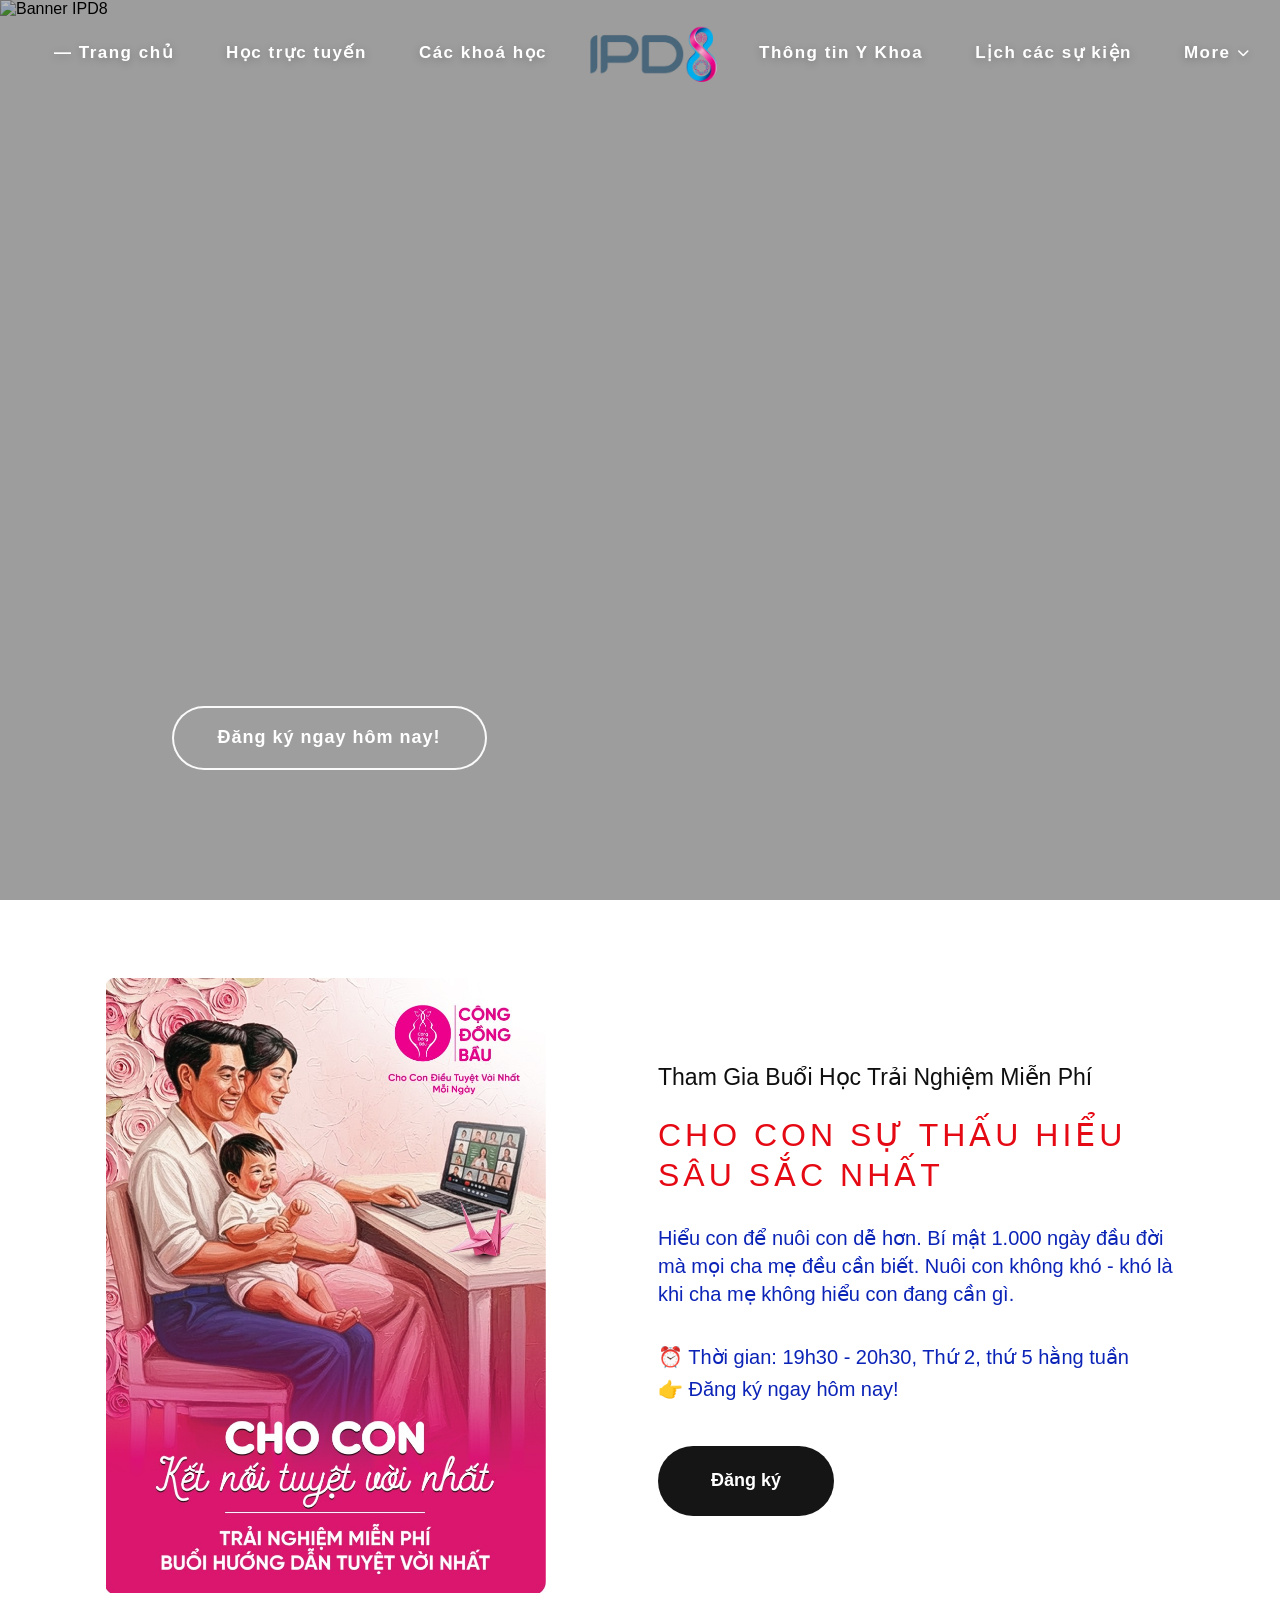
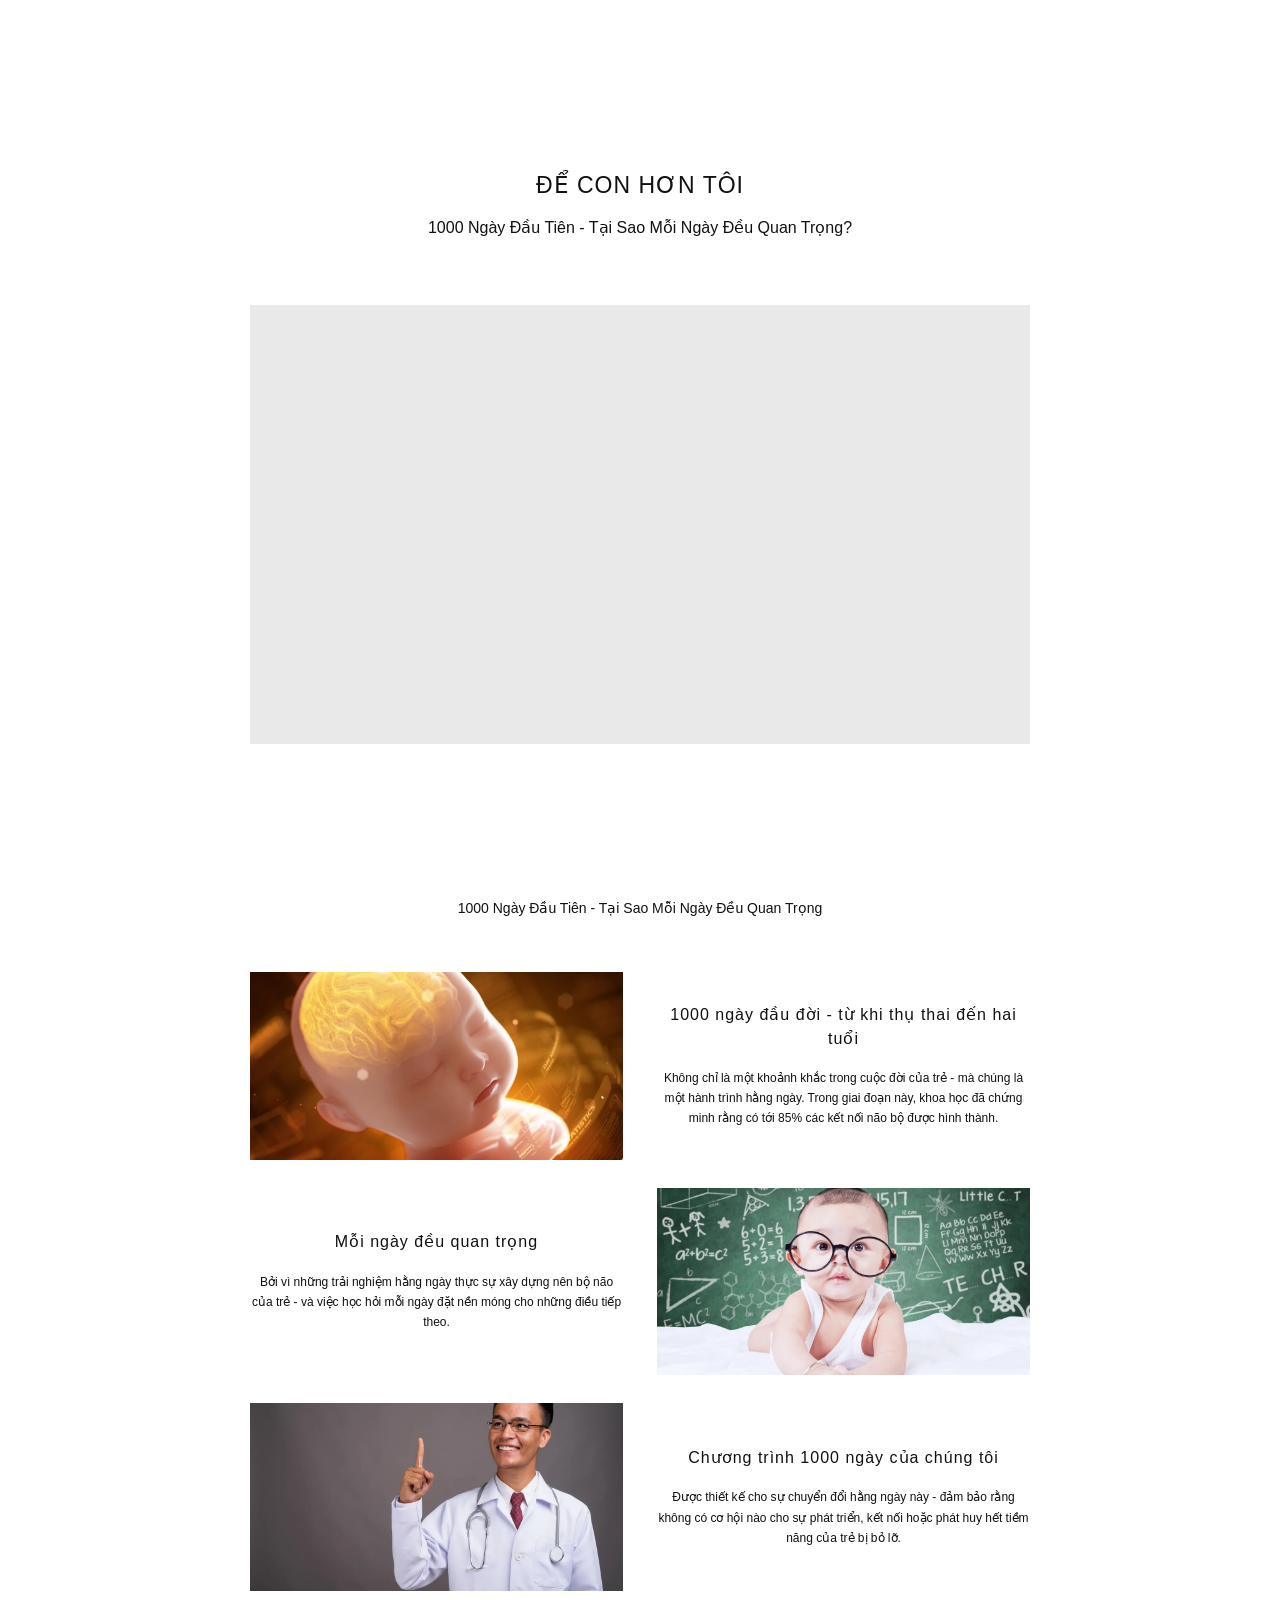
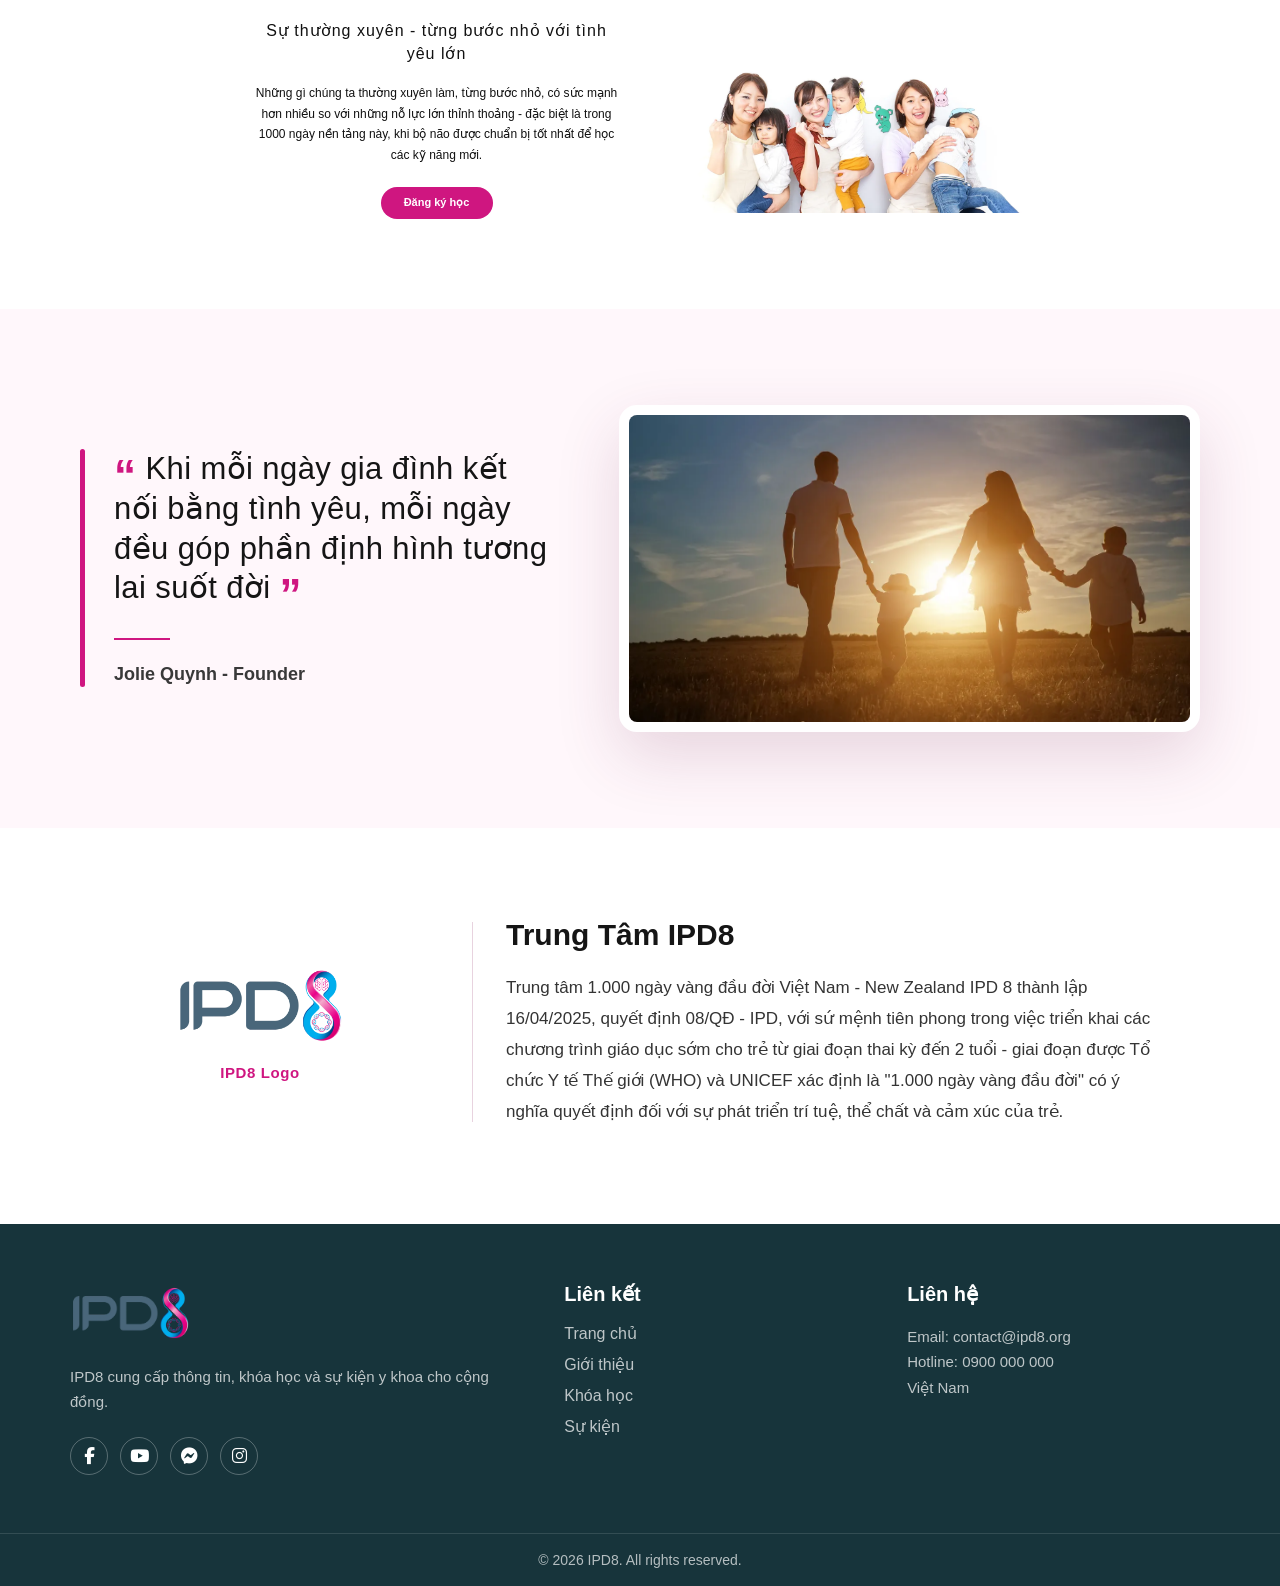
==== index.html @ d9cb7dfa "commit lần đầu" ====
<!DOCTYPE html>
<html lang="vi">
<head>
    <meta charset="UTF-8">
    <meta name="viewport" content="width=device-width, initial-scale=1.0">
    <title>IPD8 - Trang chủ</title>

    <link rel="stylesheet" href="./css/header.css">
    <link rel="stylesheet" href="./css/index.css">
    <link rel="stylesheet" href="./css/footer.css">

    <link rel="stylesheet"
          href="https://cdnjs.cloudflare.com/ajax/libs/font-awesome/6.5.1/css/all.min.css">
</head>

<body>
    <div id="header"></div>

    <main class="home-page">
        <section class="hero-section">
            <div class="hero-banner">
                <img src="./images/banner.png" alt="Banner IPD8">
            </div>

            <div class="hero-overlay"></div>

            <div class="hero-content">
                <a href="https://zalo.me/s/1574123570655817701/detail-product/0CFFE3758B214BAE875F6826D3305C01?ref=GLI3DVAN&amp;source=invite&amp;default=true" class="hero-btn">Đăng ký ngay hôm nay!</a>
            </div>
        </section>

        <section class="experience-section">
            <div class="experience-container">
                <div class="experience-image">
                    <img src="./images/body.png" alt="Cho con - Trải nghiệm miễn phí" onerror="this.style.display='none'">
                </div>

                <div class="experience-content">
                    <p class="experience-eyebrow">Tham Gia Buổi Học Trải Nghiệm Miễn Phí</p>
                    <h2>Cho Con Sự Thấu Hiểu Sâu Sắc Nhất</h2>
                    <p class="experience-description">
                        Hiểu con để nuôi con dễ hơn. Bí mật 1.000 ngày đầu đời mà mọi cha mẹ đều cần biết.
                        Nuôi con không khó - khó là khi cha mẹ không hiểu con đang cần gì.
                    </p>

                    <div class="experience-details">
                        <p>⏰ Thời gian: 19h30 - 20h30, Thứ 2, thứ 5 hằng tuần</p>
                        <p>👉 Đăng ký ngay hôm nay!</p>
                    </div>

                    <a href="https://zalo.me/s/1574123570655817701/detail-product/0CFFE3758B214BAE875F6826D3305C01?ref=GLI3DVAN&amp;source=invite&amp;default=true" class="experience-btn">Đăng ký</a>
                </div>
            </div>
        </section>

        <section class="lesson-section">
            <div class="lesson-container">
                <div class="lesson-heading">
                    <h2>Để Con Hơn Tôi</h2>
                    <p>1000 Ngày Đầu Tiên - Tại Sao Mỗi Ngày Đều Quan Trọng?</p>
                </div>

                <div class="lesson-video">
                    <iframe
                        src="https://www.youtube.com/embed/YB2IWDmExvY"
                        title="Để Con Hơn Tôi"
                        allow="accelerometer; autoplay; clipboard-write; encrypted-media; gyroscope; picture-in-picture; web-share"
                        allowfullscreen>
                    </iframe>
                </div>
            </div>
        </section>

        <section class="thousand-days-section">
            <div class="thousand-days-container">
                <div class="thousand-days-heading">
                    <p>1000 Ngày Đầu Tiên - Tại Sao Mỗi Ngày Đều Quan Trọng</p>
                </div>

                <div class="thousand-days-grid">
                    <div class="thousand-days-image">
                        <img src="./images/content-1.png" alt="1000 ngày đầu đời" onerror="this.style.display='none'">
                    </div>

                    <div class="thousand-days-text">
                        <h3>1000 ngày đầu đời - từ khi thụ thai đến hai tuổi</h3>
                        <p>
                            Không chỉ là một khoảnh khắc trong cuộc đời của trẻ - mà chúng là một hành trình hằng ngày.
                            Trong giai đoạn này, khoa học đã chứng minh rằng có tới 85% các kết nối não bộ được hình thành.
                        </p>
                    </div>

                    <div class="thousand-days-text">
                        <h3>Mỗi ngày đều quan trọng</h3>
                        <p>
                            Bởi vì những trải nghiệm hằng ngày thực sự xây dựng nên bộ não của trẻ - và việc học hỏi
                            mỗi ngày đặt nền móng cho những điều tiếp theo.
                        </p>
                    </div>

                    <div class="thousand-days-image">
                        <img src="./images/content-2.png" alt="Mỗi ngày đều quan trọng" onerror="this.style.display='none'">
                    </div>

                    <div class="thousand-days-image">
                        <img src="./images/content-3.png" alt="Chuyên gia chương trình 1000 ngày" onerror="this.style.display='none'">
                    </div>

                    <div class="thousand-days-text">
                        <h3>Chương trình 1000 ngày của chúng tôi</h3>
                        <p>
                            Được thiết kế cho sự chuyển đổi hằng ngày này - đảm bảo rằng không có cơ hội nào cho sự phát
                            triển, kết nối hoặc phát huy hết tiềm năng của trẻ bị bỏ lỡ.
                        </p>
                    </div>

                    <div class="thousand-days-text">
                        <h3>Sự thường xuyên - từng bước nhỏ với tình yêu lớn</h3>
                        <p>
                            Những gì chúng ta thường xuyên làm, từng bước nhỏ, có sức mạnh hơn nhiều so với những nỗ lực lớn
                            thỉnh thoảng - đặc biệt là trong 1000 ngày nền tảng này, khi bộ não được chuẩn bị tốt nhất để học các kỹ năng mới.
                        </p>
                        <a href="https://zalo.me/s/1574123570655817701/detail-product/0CFFE3758B214BAE875F6826D3305C01?ref=GLI3DVAN&amp;source=invite&amp;default=true" class="thousand-days-btn">Đăng ký học</a>
                    </div>

                    <div class="thousand-days-image">
                        <img src="./images/content-4.png" alt="Gia đình và trẻ nhỏ" onerror="this.style.display='none'">
                    </div>
                </div>
            </div>
        </section>

        <section class="family-quote-section">
            <div class="family-quote-container">
                <div class="family-quote-content">
                    <blockquote>
                        <span class="family-quote-mark">“</span>
                        Khi mỗi ngày gia đình kết nối bằng tình yêu, mỗi ngày đều góp phần định hình tương lai suốt đời
                        <span class="family-quote-close">”</span>
                    </blockquote>
                    <span class="family-quote-line"></span>
                    <p>Jolie Quynh - Founder</p>
                </div>

                <div class="family-quote-image">
                    <img src="./images/quote-family.png" alt="Gia đình kết nối bằng tình yêu" onerror="this.style.display='none'">
                </div>
            </div>
        </section>

        <section class="center-intro-section">
            <div class="center-intro-container">
                <div class="center-intro-brand">
                    <img src="./images/IPD8.png" alt="IPD8 Logo">
                    <p>IPD8 Logo</p>
                </div>

                <div class="center-intro-content">
                    <h2>Trung Tâm IPD8</h2>
                    <p>
                        Trung tâm 1.000 ngày vàng đầu đời Việt Nam - New Zealand IPD 8 thành lập 16/04/2025,
                        quyết định 08/QĐ - IPD, với sứ mệnh tiên phong trong việc triển khai các chương trình
                        giáo dục sớm cho trẻ từ giai đoạn thai kỳ đến 2 tuổi - giai đoạn được Tổ chức Y tế Thế giới
                        (WHO) và UNICEF xác định là "1.000 ngày vàng đầu đời" có ý nghĩa quyết định đối với sự phát
                        triển trí tuệ, thể chất và cảm xúc của trẻ.
                    </p>
                </div>
            </div>
        </section>
    </main>

    <div id="footer"></div>

    <script src="./script.js"></script>
</body>
</html>
---- css/header.css ----
* {
    margin: 0;
    padding: 0;
    box-sizing: border-box;
}

html {
    scroll-behavior: smooth;
}

body {
    font-family: Arial, Helvetica, sans-serif;
    overflow-x: hidden;
    background: #ffffff;
}

button,
input,
textarea,
select {
    font-family: Arial, Helvetica, sans-serif;
}

.site-header {
    width: 100%;
    height: 105px;
    position: fixed;
    top: 0;
    left: 0;
    z-index: 999;
    transition: 0.3s ease;
}

.site-header.scrolled {
    height: 82px;
    background: rgba(20, 40, 45, 0.92);
    backdrop-filter: blur(10px);
}

.header-inner {
    width: 100%;
    max-width: 1840px;
    height: 100%;
    margin: 0 auto;
    padding: 0 54px;

    display: grid;
    grid-template-columns: 1fr auto 1fr;
    align-items: center;
    column-gap: 40px;
}

.nav-group {
    display: flex;
    align-items: center;
    gap: 52px;
}

.nav-left {
    justify-content: flex-start;
}

.nav-right {
    justify-content: flex-end;
}

.nav-link,
.dropdown-btn {
    font-size: 17px;
    font-weight: 600;
    color: #ffffff;
    text-decoration: none;
    letter-spacing: 1.5px;
    background: transparent;
    border: none;
    cursor: pointer;
    white-space: nowrap;
    text-shadow: 0 2px 8px rgba(0, 0, 0, 0.25);
}

.nav-link:hover,
.dropdown-btn:hover {
    color: #e2f7ff;
}

.header-logo {
    display: flex;
    justify-content: center;
    align-items: center;
}

.header-logo img {
    width: 132px;
    height: auto;
    display: block;
}

.nav-dropdown {
    position: relative;
}

.dropdown-btn {
    display: flex;
    align-items: center;
    gap: 6px;
}

.dropdown-btn i {
    font-size: 12px;
}

.dropdown-menu {
    position: absolute;
    top: 34px;
    right: 0;
    min-width: 180px;
    background: rgba(255, 255, 255, 0.96);
    border-radius: 12px;
    padding: 10px 0;
    box-shadow: 0 12px 28px rgba(0, 0, 0, 0.18);

    opacity: 0;
    visibility: hidden;
    transform: translateY(12px);
    transition: 0.25s ease;
}

.nav-dropdown:hover .dropdown-menu {
    opacity: 1;
    visibility: visible;
    transform: translateY(0);
}

.dropdown-menu a {
    display: block;
    padding: 12px 18px;
    color: #1f3c46;
    text-decoration: none;
    font-size: 15px;
    font-weight: 600;
}

.dropdown-menu a:hover {
    background: #eef8fb;
}

.menu-toggle {
    display: none;
    width: 42px;
    height: 42px;
    border: 1px solid rgba(255, 255, 255, 0.55);
    border-radius: 10px;
    background: rgba(255, 255, 255, 0.12);
    cursor: pointer;
    align-items: center;
    justify-content: center;
    flex-direction: column;
    gap: 5px;
}

.menu-toggle span {
    width: 22px;
    height: 2px;
    background: #ffffff;
    border-radius: 99px;
    transition: 0.25s;
}

.menu-toggle.active span:nth-child(1) {
    transform: translateY(7px) rotate(45deg);
}

.menu-toggle.active span:nth-child(2) {
    opacity: 0;
}

.menu-toggle.active span:nth-child(3) {
    transform: translateY(-7px) rotate(-45deg);
}

.mobile-menu {
    display: none;
}

/* Tablet */
@media (max-width: 1200px) {
    .header-inner {
        padding: 0 32px;
        column-gap: 24px;
    }

    .nav-group {
        gap: 28px;
    }

    .nav-link,
    .dropdown-btn {
        font-size: 15px;
        letter-spacing: 1px;
    }

    .header-logo img {
        width: 112px;
    }
}

/* Mobile */
@media (max-width: 900px) {
    .site-header {
        height: 78px;
    }

    .site-header.scrolled {
        height: 72px;
    }

    .header-inner {
        display: flex;
        justify-content: space-between;
        padding: 0 18px;
    }

    .nav-group {
        display: none;
    }

    .header-logo img {
        width: 105px;
    }

    .menu-toggle {
        display: flex;
    }

    .mobile-menu {
        position: fixed;
        top: 78px;
        left: 0;
        width: 100%;
        display: flex;
        flex-direction: column;
        background: rgba(20, 40, 45, 0.96);
        backdrop-filter: blur(10px);
        padding: 10px 18px 20px;

        opacity: 0;
        visibility: hidden;
        transform: translateY(-12px);
        transition: 0.25s ease;
    }

    .site-header.scrolled .mobile-menu {
        top: 72px;
    }

    .mobile-menu.active {
        opacity: 1;
        visibility: visible;
        transform: translateY(0);
    }

    .mobile-menu a {
        color: #ffffff;
        text-decoration: none;
        font-size: 16px;
        font-weight: 600;
        padding: 15px 4px;
        border-bottom: 1px solid rgba(255, 255, 255, 0.14);
    }

    .mobile-menu a.active {
        color: #ccefff;
    }
}

@media (max-width: 480px) {
    .header-logo img {
        width: 92px;
    }

    .menu-toggle {
        width: 38px;
        height: 38px;
    }
}
---- css/index.css ----
.home-page {
    width: 100%;
    min-height: 100vh;
}

.hero-section {
    width: 100%;
    height: 100vh;
    min-height: 680px;
    position: relative;
    overflow: hidden;
    background: #d9d9d9;
}

.hero-banner {
    width: 100%;
    height: 100%;
    position: relative;
}

.hero-banner img {
    width: 100%;
    height: 100%;
    display: block;
    object-fit: cover;
    object-position: center center;
}

.hero-overlay {
    position: absolute;
    inset: 0;
    background: rgba(0, 0, 0, 0.28);
    z-index: 1;
}

.hero-content {
    position: absolute;
    left: 13.4%;
    bottom: 14.5%;
    z-index: 2;
}

.hero-btn {
    min-width: 315px;
    height: 64px;
    padding: 0 42px;
    display: inline-flex;
    justify-content: center;
    align-items: center;
    border: 2px solid rgba(255, 255, 255, 0.95);
    border-radius: 999px;
    color: #ffffff;
    text-decoration: none;
    font-size: 18px;
    font-weight: 700;
    letter-spacing: 1px;
    background: rgba(255, 255, 255, 0.02);
    backdrop-filter: blur(2px);
    transition: 0.25s ease;
}

.hero-btn:hover {
    background: #ffffff;
    color: #23434a;
    transform: translateY(-3px);
}

.experience-section {
    width: 100%;
    padding: 78px 20px 86px;
    background: #ffffff;
}

.experience-container {
    width: 100%;
    max-width: 1068px;
    margin: 0 auto;
    display: grid;
    grid-template-columns: minmax(320px, 440px) minmax(0, 1fr);
    align-items: center;
    gap: 112px;
}

.experience-image {
    width: 100%;
    aspect-ratio: 440 / 615;
    overflow: hidden;
    background: #f5f5f5;
}

.experience-image img {
    width: 100%;
    height: 100%;
    display: block;
    object-fit: cover;
}

.experience-content {
    padding-top: 8px;
}

.experience-eyebrow {
    margin-bottom: 24px;
    color: #0f0f0f;
    font-size: 23px;
    line-height: 1.25;
    font-weight: 400;
}

.experience-content h2 {
    max-width: 620px;
    margin-bottom: 28px;
    color: #e50914;
    font-size: 32px;
    line-height: 1.24;
    font-weight: 400;
    text-transform: uppercase;
    letter-spacing: 4px;
}

.experience-description {
    max-width: 620px;
    margin-bottom: 34px;
    color: #0b23b7;
    font-size: 20px;
    line-height: 1.42;
}

.experience-details {
    margin-bottom: 42px;
    color: #0b23b7;
    font-size: 20px;
    line-height: 1.42;
}

.experience-details p + p {
    margin-top: 4px;
}

.experience-btn {
    min-width: 176px;
    height: 70px;
    padding: 0 38px;
    display: inline-flex;
    align-items: center;
    justify-content: center;
    border-radius: 999px;
    background: #151515;
    color: #ffffff;
    text-decoration: none;
    font-size: 18px;
    font-weight: 700;
    transition: 0.25s ease;
}

.experience-btn:hover {
    background: #e50914;
    transform: translateY(-3px);
}

.lesson-section {
    width: 100%;
    padding: 92px 20px 112px;
    background: #ffffff;
}

.lesson-container {
    width: 100%;
    max-width: 780px;
    margin: 0 auto;
}

.lesson-heading {
    margin-bottom: 66px;
    text-align: center;
}

.lesson-heading h2 {
    margin-bottom: 16px;
    color: #111111;
    font-size: 23px;
    line-height: 1.3;
    font-weight: 400;
    text-transform: uppercase;
    letter-spacing: 1px;
}

.lesson-heading p {
    color: #111111;
    font-size: 16px;
    line-height: 1.4;
}

.lesson-video {
    position: relative;
    width: 100%;
    aspect-ratio: 16 / 9;
    display: block;
    overflow: hidden;
    background: #e9e9e9;
}

.lesson-video iframe {
    width: 100%;
    height: 100%;
    display: block;
    border: 0;
}

.thousand-days-section {
    width: 100%;
    padding: 42px 20px 90px;
    background: #ffffff;
}

.thousand-days-container {
    width: 100%;
    max-width: 780px;
    margin: 0 auto;
}

.thousand-days-heading {
    margin-bottom: 54px;
    text-align: center;
}

.thousand-days-heading p {
    color: #111111;
    font-size: 14px;
    line-height: 1.45;
}

.thousand-days-grid {
    display: grid;
    grid-template-columns: repeat(2, minmax(0, 1fr));
    align-items: center;
    column-gap: 34px;
    row-gap: 28px;
}

.thousand-days-image {
    width: 100%;
    aspect-ratio: 350 / 176;
    overflow: hidden;
    background: #f2f2f2;
}

.thousand-days-image img {
    width: 100%;
    height: 100%;
    display: block;
    object-fit: cover;
}

.thousand-days-text {
    text-align: center;
}

.thousand-days-text h3 {
    margin-bottom: 18px;
    color: #111111;
    font-size: 16px;
    line-height: 1.45;
    font-weight: 400;
    letter-spacing: 1px;
}

.thousand-days-text p {
    color: #111111;
    font-size: 12px;
    line-height: 1.7;
}

.thousand-days-btn {
    min-width: 112px;
    height: 32px;
    margin-top: 22px;
    padding: 0 18px;
    display: inline-flex;
    align-items: center;
    justify-content: center;
    border-radius: 999px;
    background: #cf1680;
    color: #ffffff;
    text-decoration: none;
    font-size: 11px;
    font-weight: 700;
    transition: 0.2s ease;
}

.thousand-days-btn:hover {
    background: #111111;
    transform: translateY(-2px);
}

.family-quote-section {
    width: 100%;
    padding: 96px 20px;
    background: #fff7fb;
    color: #151515;
}

.family-quote-container {
    width: 100%;
    max-width: 1120px;
    margin: 0 auto;
    display: grid;
    grid-template-columns: minmax(0, 0.9fr) minmax(360px, 1.1fr);
    align-items: center;
    gap: 64px;
}

.family-quote-content {
    position: relative;
    padding: 18px 0 18px 34px;
    text-align: left;
}

.family-quote-content::before {
    content: "";
    position: absolute;
    top: 18px;
    bottom: 18px;
    left: 0;
    width: 5px;
    border-radius: 999px;
    background: #cf1680;
}

.family-quote-mark {
    display: inline-block;
    height: auto;
    color: #cf1680;
    font-size: 44px;
    line-height: 0;
    font-weight: 700;
    transform: translateY(12px);
}

.family-quote-content blockquote {
    margin: 0;
    color: #151515;
    font-size: 31px;
    line-height: 1.28;
    font-weight: 400;
    letter-spacing: 0.4px;
}

.family-quote-close {
    display: inline-block;
    color: #cf1680;
    font-size: 44px;
    line-height: 0;
    font-weight: 700;
    transform: translateY(12px);
}

.family-quote-line {
    width: 56px;
    height: 2px;
    margin: 30px 0 22px;
    display: block;
    background: #cf1680;
}

.family-quote-content p {
    color: #393939;
    font-size: 18px;
    line-height: 1.4;
    font-weight: 700;
}

.family-quote-image {
    width: 100%;
    aspect-ratio: 16 / 9;
    overflow: hidden;
    border: 10px solid #ffffff;
    border-radius: 18px;
    background: #f1e7ed;
    box-shadow: 0 24px 64px rgba(103, 38, 76, 0.16);
}

.family-quote-image img {
    width: 100%;
    height: 100%;
    display: block;
    object-fit: cover;
}

.center-intro-section {
    width: 100%;
    padding: 88px 20px 96px;
    background: #ffffff;
}

.center-intro-container {
    width: 100%;
    max-width: 1040px;
    margin: 0 auto;
    display: grid;
    grid-template-columns: 280px minmax(0, 1fr);
    align-items: center;
    gap: 72px;
}

.center-intro-brand {
    text-align: center;
}

.center-intro-brand img {
    width: 168px;
    max-width: 100%;
    display: block;
    margin: 0 auto 18px;
}

.center-intro-brand p {
    color: #cf1680;
    font-size: 15px;
    font-weight: 700;
    letter-spacing: 0.6px;
}

.center-intro-content {
    position: relative;
    padding-left: 34px;
}

.center-intro-content::before {
    content: "";
    position: absolute;
    top: 6px;
    bottom: 6px;
    left: 0;
    width: 1px;
    background: #e8d3df;
}

.center-intro-content h2 {
    margin-bottom: 20px;
    color: #151515;
    font-size: 30px;
    line-height: 1.25;
    font-weight: 700;
}

.center-intro-content p {
    color: #343434;
    font-size: 17px;
    line-height: 1.82;
}

@media (max-width: 1200px) {
    .hero-section {
        min-height: 620px;
    }

    .hero-content {
        left: 10%;
        bottom: 13%;
    }

    .hero-btn {
        min-width: 290px;
        height: 60px;
        font-size: 17px;
    }

    .experience-container {
        gap: 68px;
    }

    .experience-eyebrow {
        font-size: 21px;
    }

    .experience-content h2 {
        font-size: 29px;
        letter-spacing: 3px;
    }

    .experience-description,
    .experience-details {
        font-size: 18px;
    }

    .lesson-section {
        padding: 78px 20px 96px;
    }

    .family-quote-container {
        gap: 48px;
    }

    .family-quote-content blockquote {
        font-size: 30px;
    }

    .center-intro-container {
        gap: 52px;
    }
}

@media (max-width: 900px) {
    .hero-section {
        height: 82vh;
        min-height: 560px;
    }

    .hero-banner img {
        object-position: center center;
    }

    .hero-content {
        left: 50%;
        bottom: 13%;
        transform: translateX(-50%);
        width: 100%;
        padding: 0 20px;
        text-align: center;
    }

    .hero-btn {
        min-width: auto;
        width: min(330px, 100%);
        height: 58px;
        font-size: 16px;
    }

    .experience-section {
        padding: 58px 18px 68px;
    }

    .experience-container {
        grid-template-columns: 1fr;
        gap: 34px;
    }

    .experience-image {
        max-width: 440px;
        margin: 0 auto;
    }

    .experience-content {
        max-width: 640px;
        margin: 0 auto;
        padding-top: 0;
        text-align: center;
    }

    .experience-eyebrow {
        font-size: 19px;
        margin-bottom: 18px;
    }

    .experience-content h2 {
        font-size: 26px;
        letter-spacing: 2px;
        margin-bottom: 22px;
    }

    .experience-description,
    .experience-details {
        font-size: 17px;
    }

    .lesson-section {
        padding: 64px 18px 78px;
    }

    .lesson-heading {
        margin-bottom: 42px;
    }

    .thousand-days-section {
        padding: 36px 18px 72px;
    }

    .thousand-days-grid {
        column-gap: 24px;
    }

    .family-quote-section {
        padding: 72px 18px;
    }

    .family-quote-container {
        grid-template-columns: 1fr;
        gap: 38px;
    }

    .family-quote-content {
        max-width: 680px;
        margin: 0 auto;
        padding-left: 28px;
    }

    .family-quote-image {
        max-width: 640px;
        margin: 0 auto;
    }

    .center-intro-section {
        padding: 72px 18px 78px;
    }

    .center-intro-container {
        grid-template-columns: 1fr;
        gap: 34px;
    }

    .center-intro-content {
        max-width: 720px;
        margin: 0 auto;
        padding-left: 0;
        text-align: center;
    }

    .center-intro-content::before {
        display: none;
    }
}

@media (max-width: 600px) {
    .hero-section {
        height: 78vh;
        min-height: 520px;
    }

    .hero-overlay {
        background: rgba(0, 0, 0, 0.34);
    }

    .hero-btn {
        height: 54px;
        font-size: 15px;
        padding: 0 26px;
    }

    .experience-section {
        padding: 42px 16px 54px;
    }

    .experience-content {
        text-align: left;
    }

    .experience-eyebrow {
        font-size: 17px;
    }

    .experience-content h2 {
        font-size: 22px;
        letter-spacing: 1px;
    }

    .experience-description,
    .experience-details {
        font-size: 15px;
    }

    .experience-btn {
        width: 100%;
        height: 58px;
        font-size: 16px;
    }

    .lesson-section {
        padding: 48px 16px 60px;
    }

    .lesson-heading h2 {
        font-size: 20px;
    }

    .lesson-heading p {
        font-size: 14px;
    }

    .thousand-days-section {
        padding: 32px 16px 58px;
    }

    .thousand-days-heading {
        margin-bottom: 32px;
    }

    .thousand-days-grid {
        grid-template-columns: 1fr;
        gap: 24px;
    }

    .thousand-days-text {
        padding: 0 4px;
    }

    .thousand-days-text h3 {
        font-size: 15px;
        margin-bottom: 12px;
    }

    .thousand-days-text p {
        font-size: 12px;
    }

    .family-quote-section {
        padding: 54px 16px;
    }

    .family-quote-mark {
        font-size: 36px;
        transform: translateY(10px);
    }

    .family-quote-content blockquote {
        font-size: 23px;
        letter-spacing: 0;
    }

    .family-quote-close {
        font-size: 36px;
        transform: translateY(10px);
    }

    .family-quote-line {
        margin: 24px 0 18px;
    }

    .family-quote-content p {
        font-size: 16px;
    }

    .center-intro-section {
        padding: 54px 16px 62px;
    }

    .center-intro-brand img {
        width: 132px;
    }

    .center-intro-content h2 {
        font-size: 25px;
    }

    .center-intro-content p {
        font-size: 15px;
        line-height: 1.7;
        text-align: left;
    }

}

@media (max-width: 380px) {
    .hero-section {
        min-height: 500px;
    }

    .hero-btn {
        font-size: 14px;
    }

    .experience-content h2 {
        font-size: 20px;
    }
}
---- css/footer.css ----
.site-footer {
    width: 100%;
    background: #17343b;
    color: #ffffff;
}

.footer-container {
    max-width: 1180px;
    margin: 0 auto;
    padding: 58px 20px;

    display: grid;
    grid-template-columns: 1.5fr 1fr 1fr;
    gap: 40px;
}

.footer-brand img {
    width: 120px;
    margin-bottom: 18px;
}

.footer-brand p,
.footer-col p {
    color: rgba(255, 255, 255, 0.72);
    line-height: 1.7;
    font-size: 15px;
}

.footer-socials {
    display: flex;
    align-items: center;
    gap: 12px;
    margin-top: 22px;
}

.footer-socials a {
    width: 38px;
    height: 38px;
    display: inline-flex;
    align-items: center;
    justify-content: center;
    border: 1px solid rgba(255, 255, 255, 0.28);
    border-radius: 50%;
    color: #ffffff;
    text-decoration: none;
    transition: 0.2s ease;
}

.footer-socials a:hover {
    background: #ffffff;
    color: #17343b;
    transform: translateY(-2px);
}

.footer-socials i {
    font-size: 17px;
}

.footer-col h3 {
    font-size: 20px;
    margin-bottom: 18px;
}

.footer-col a {
    display: block;
    color: rgba(255, 255, 255, 0.72);
    text-decoration: none;
    margin-bottom: 12px;
    transition: 0.2s;
}

.footer-col a:hover {
    color: #ffffff;
    padding-left: 4px;
}

.footer-bottom {
    border-top: 1px solid rgba(255, 255, 255, 0.12);
    text-align: center;
    padding: 18px 20px;
}

.footer-bottom p {
    font-size: 14px;
    color: rgba(255, 255, 255, 0.68);
}

@media (max-width: 800px) {
    .footer-container {
        grid-template-columns: 1fr;
        gap: 30px;
        padding: 46px 20px;
    }

    .footer-brand img {
        width: 105px;
    }
}
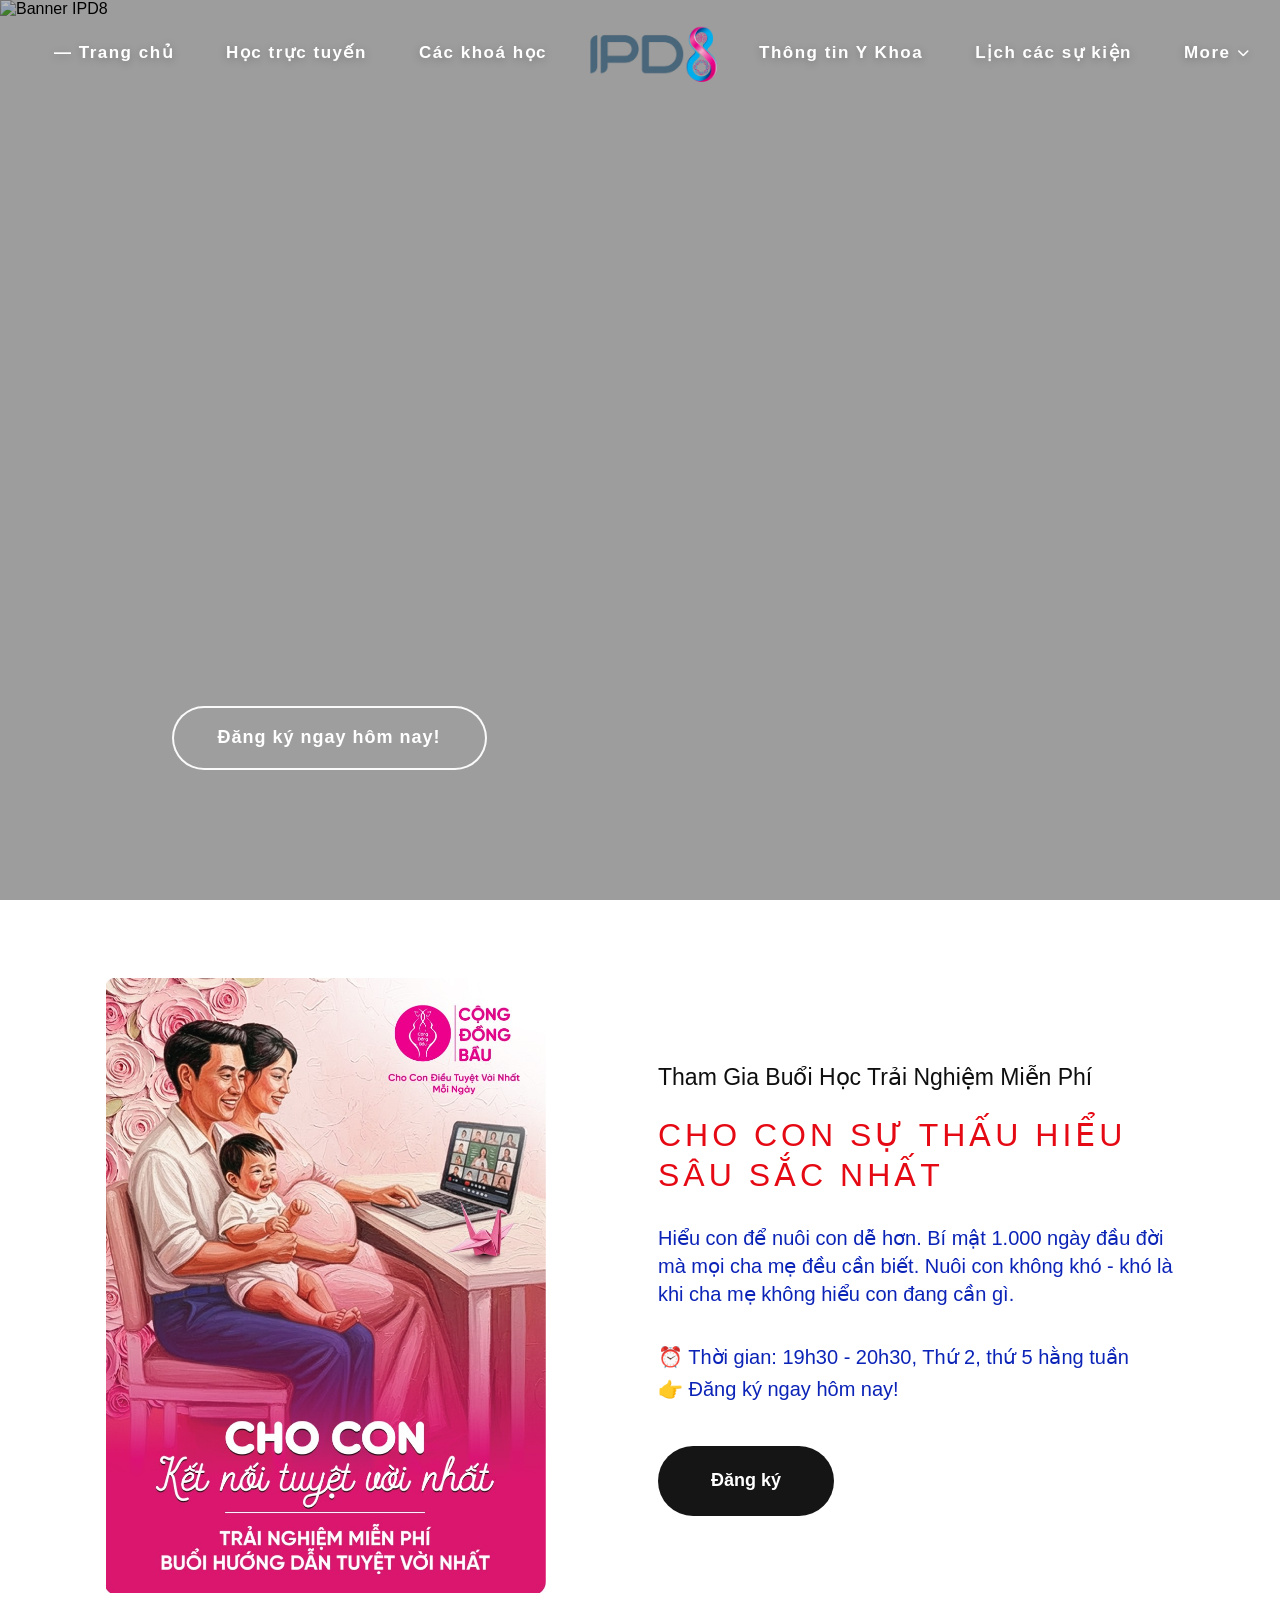
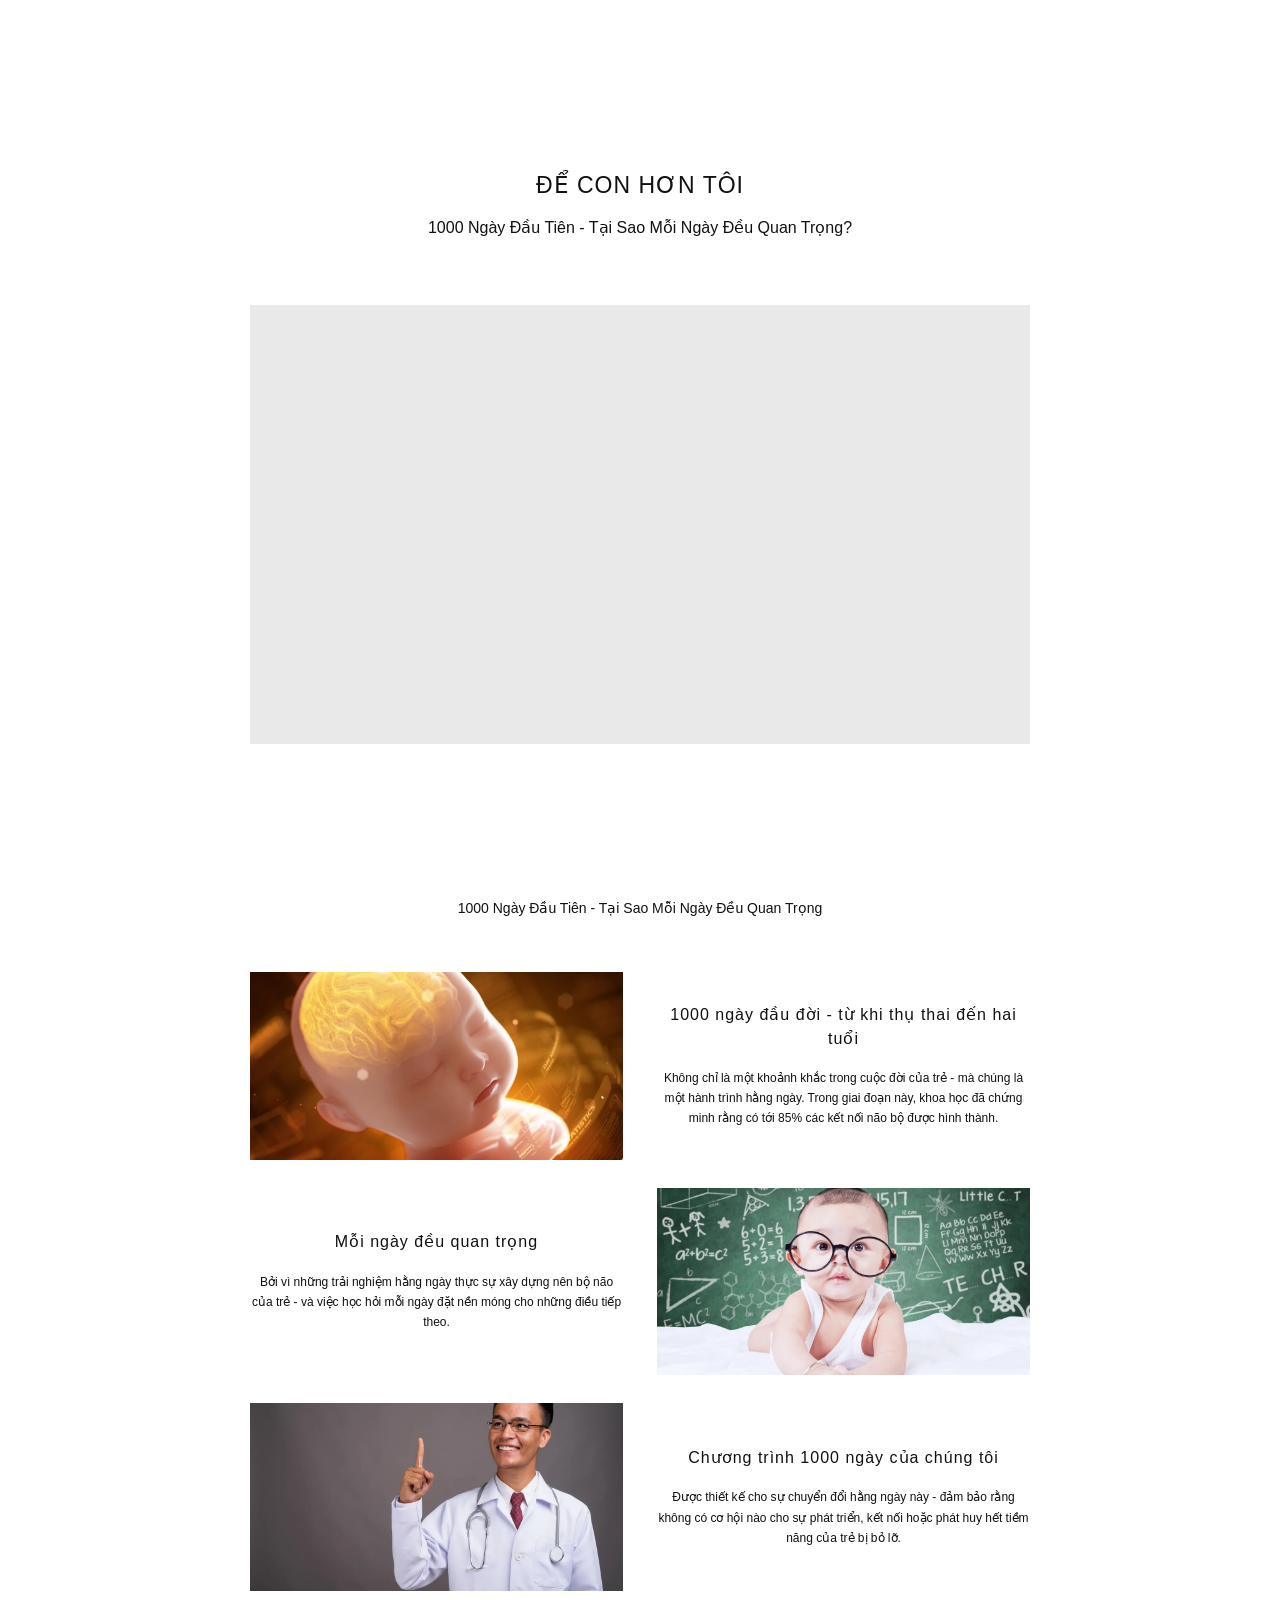
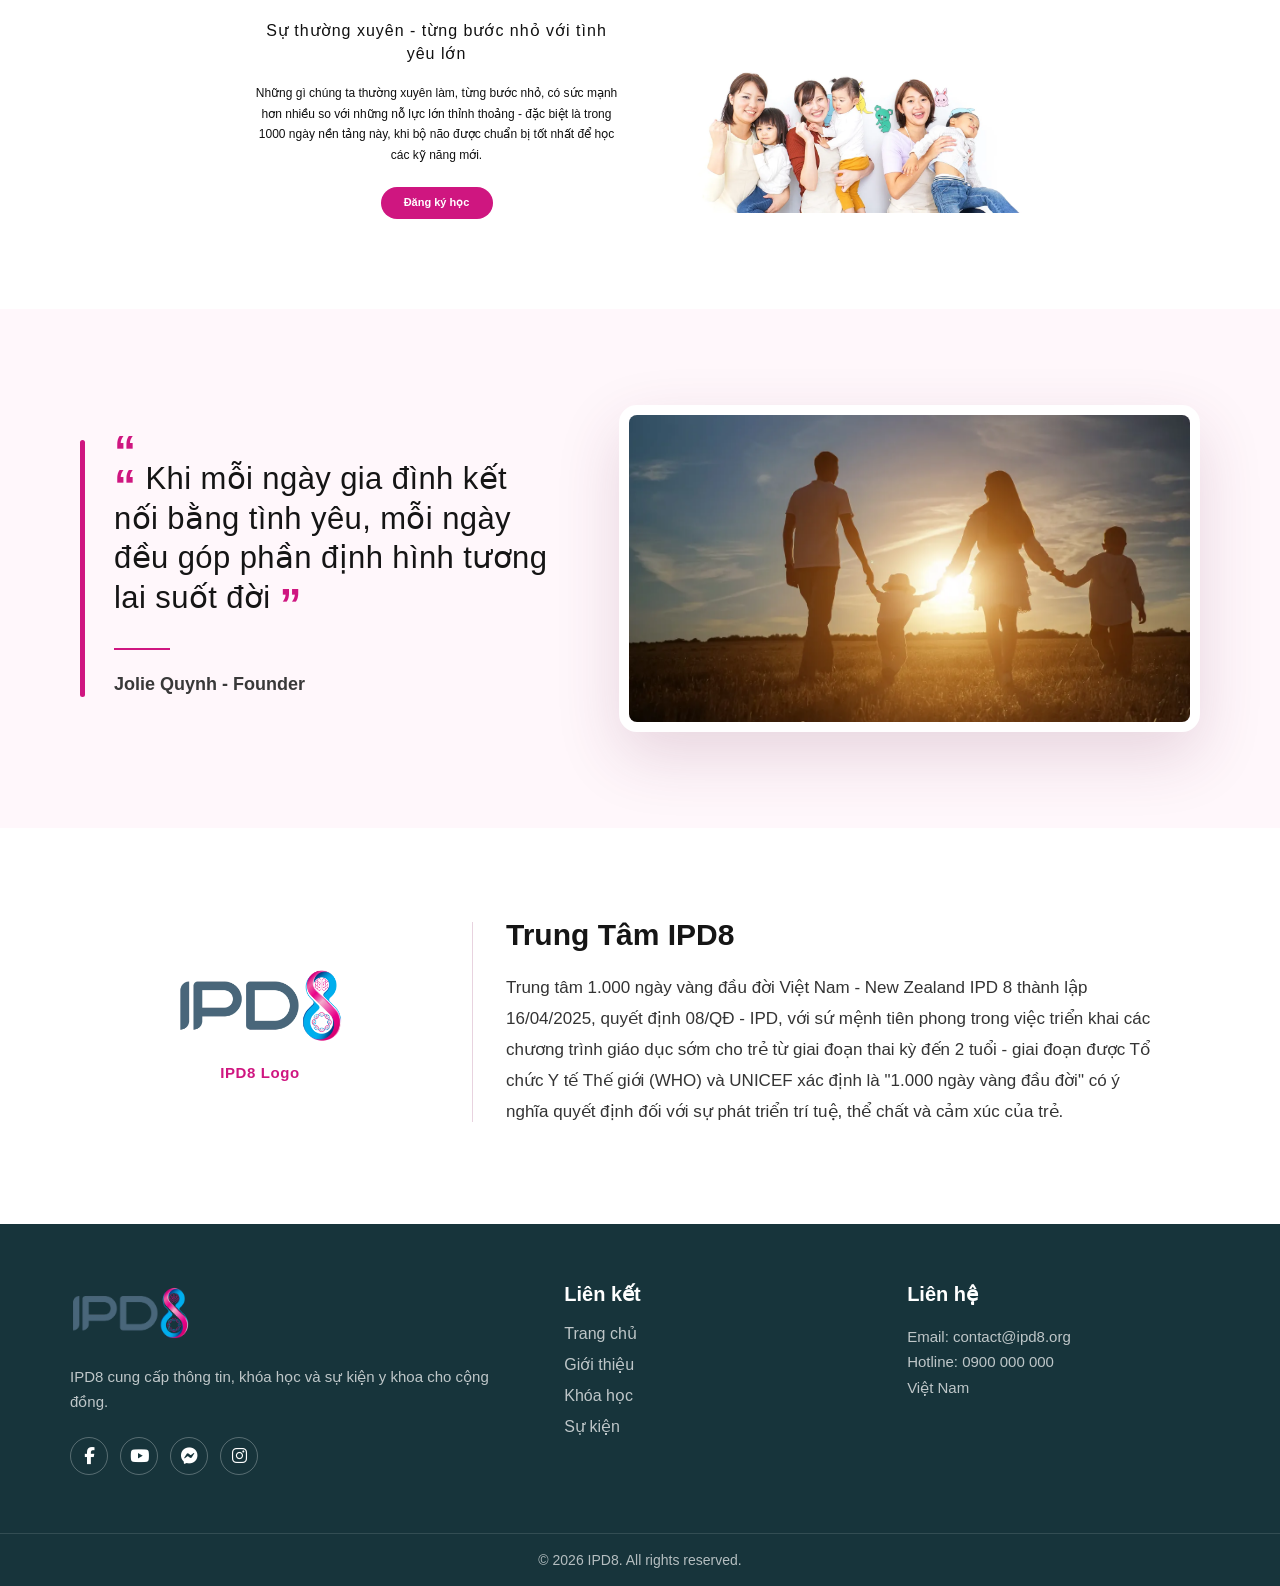
==== commit dbbee602: "commit" ====
--- a/index.html
+++ b/index.html
@@ -133,6 +133,7 @@
         <section class="family-quote-section">
             <div class="family-quote-container">
                 <div class="family-quote-content">
+                    <span class="family-quote-mark">“</span>
                     <blockquote>
                         <span class="family-quote-mark">“</span>
                         Khi mỗi ngày gia đình kết nối bằng tình yêu, mỗi ngày đều góp phần định hình tương lai suốt đời
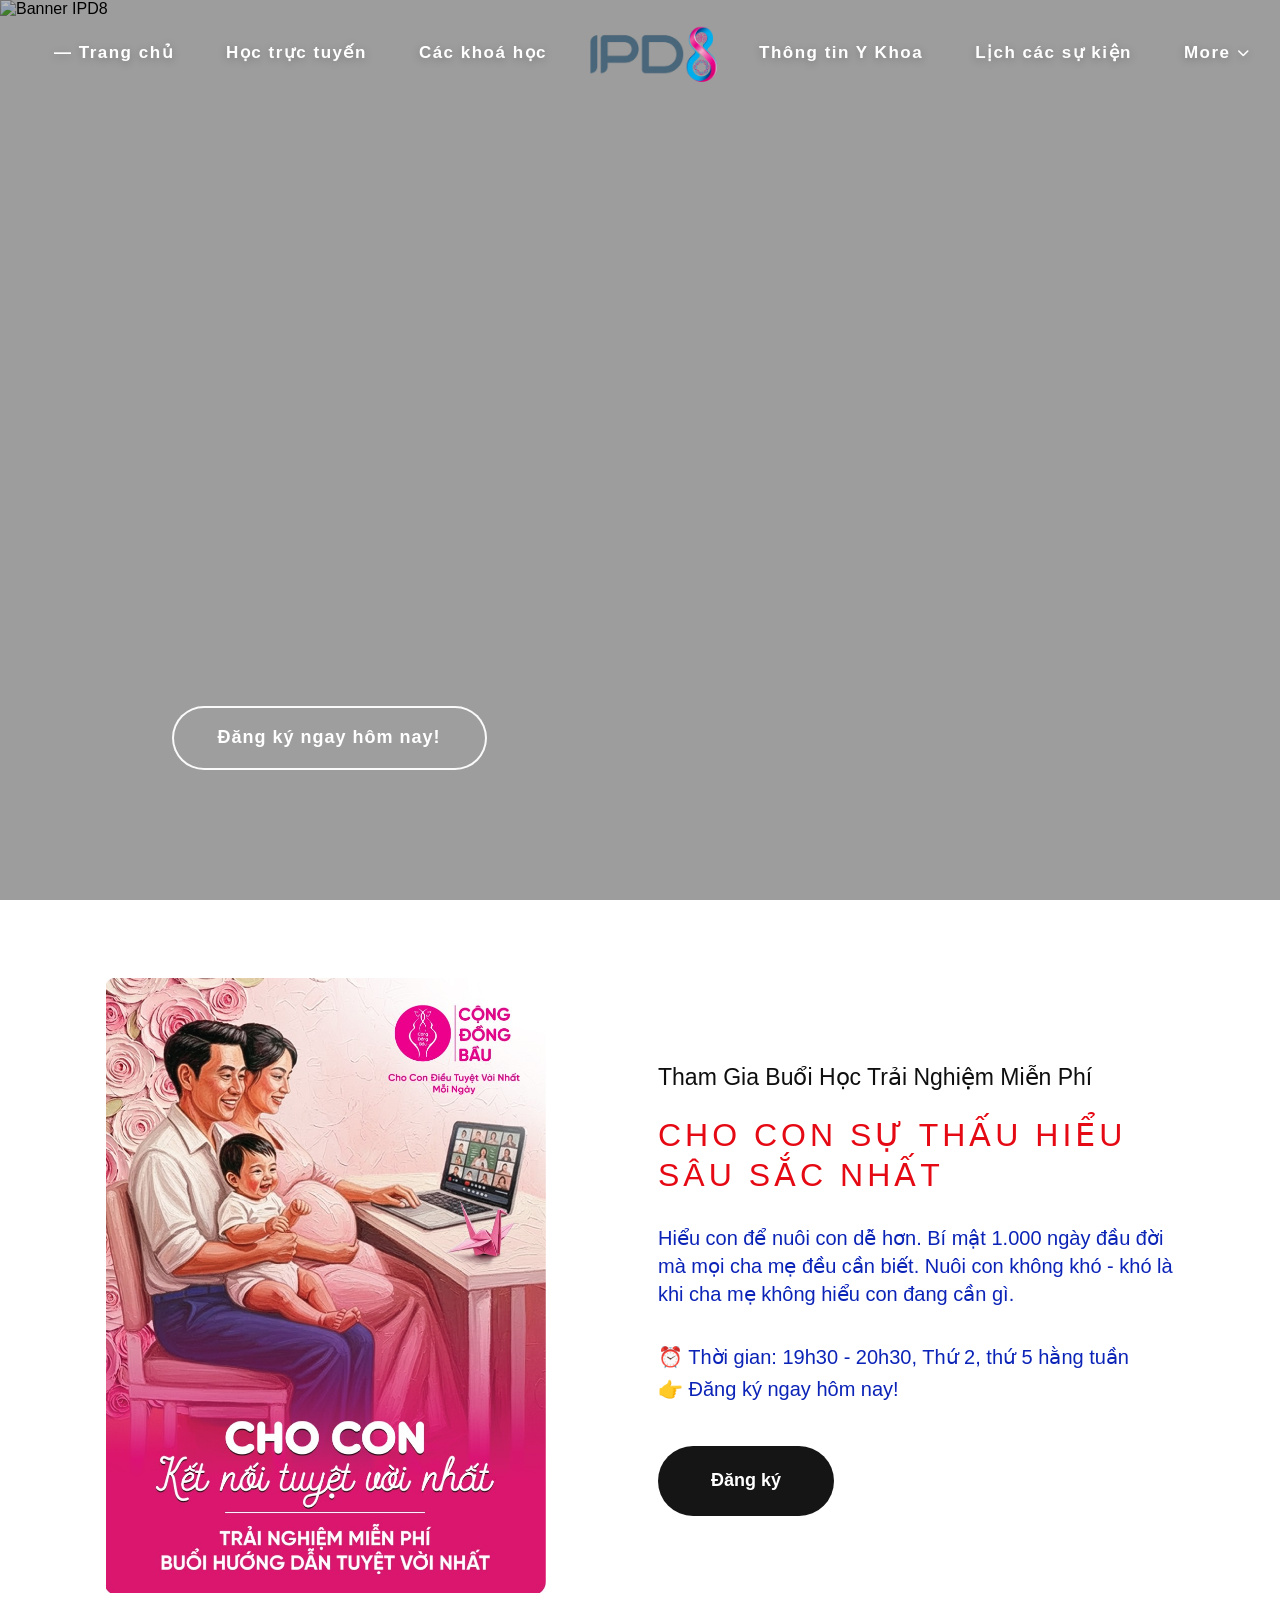
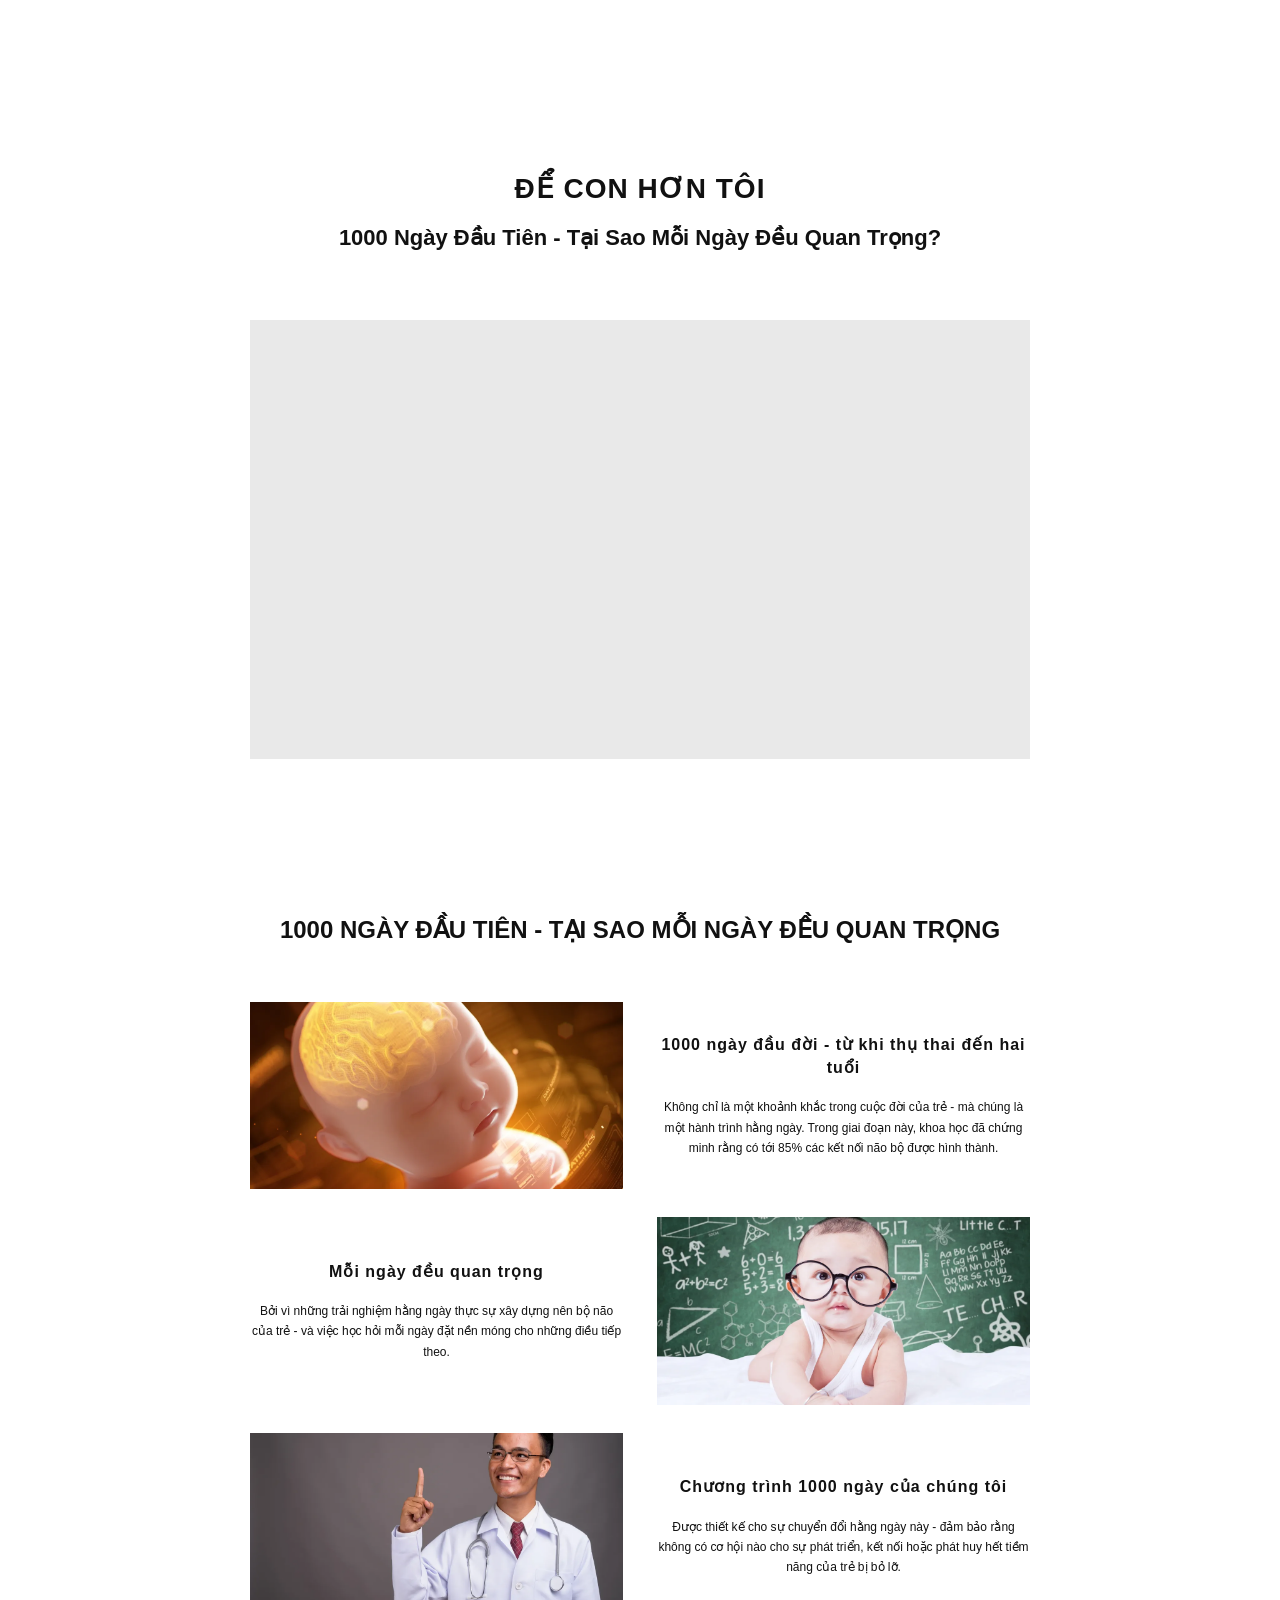
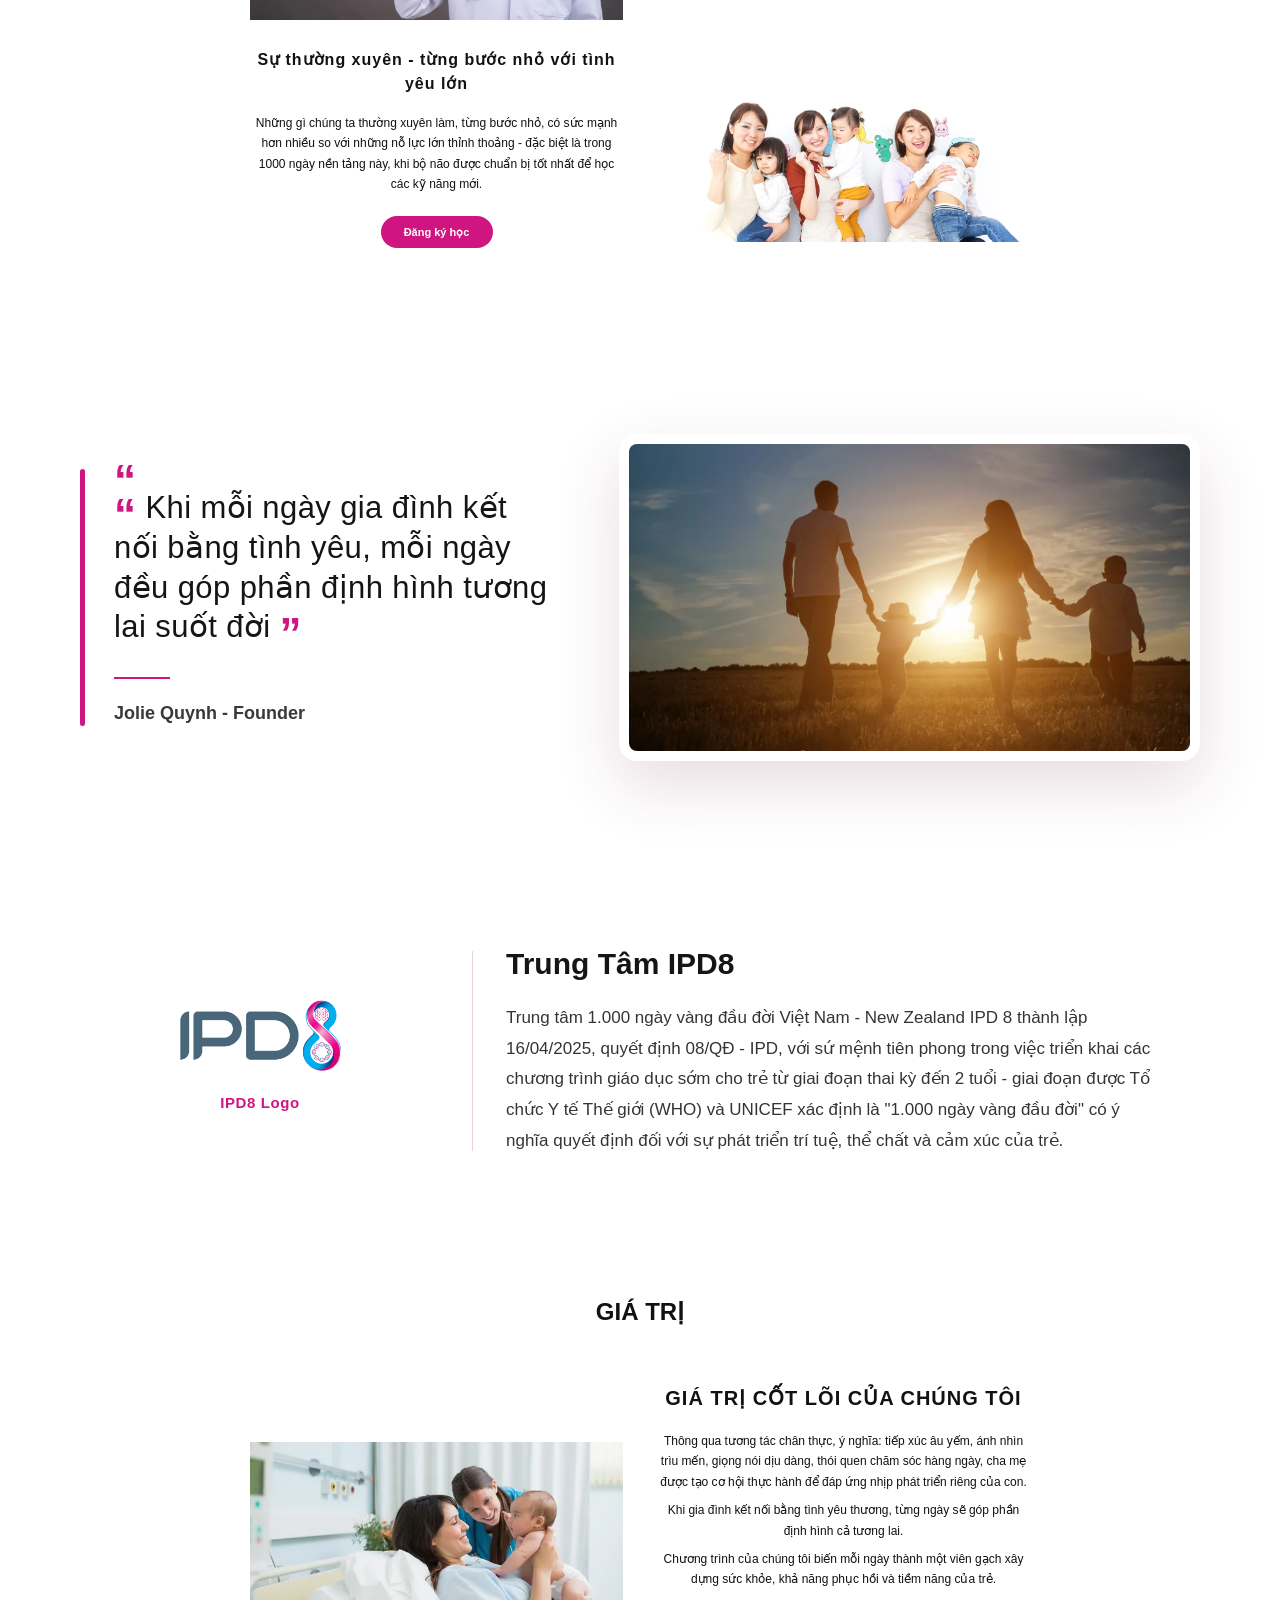
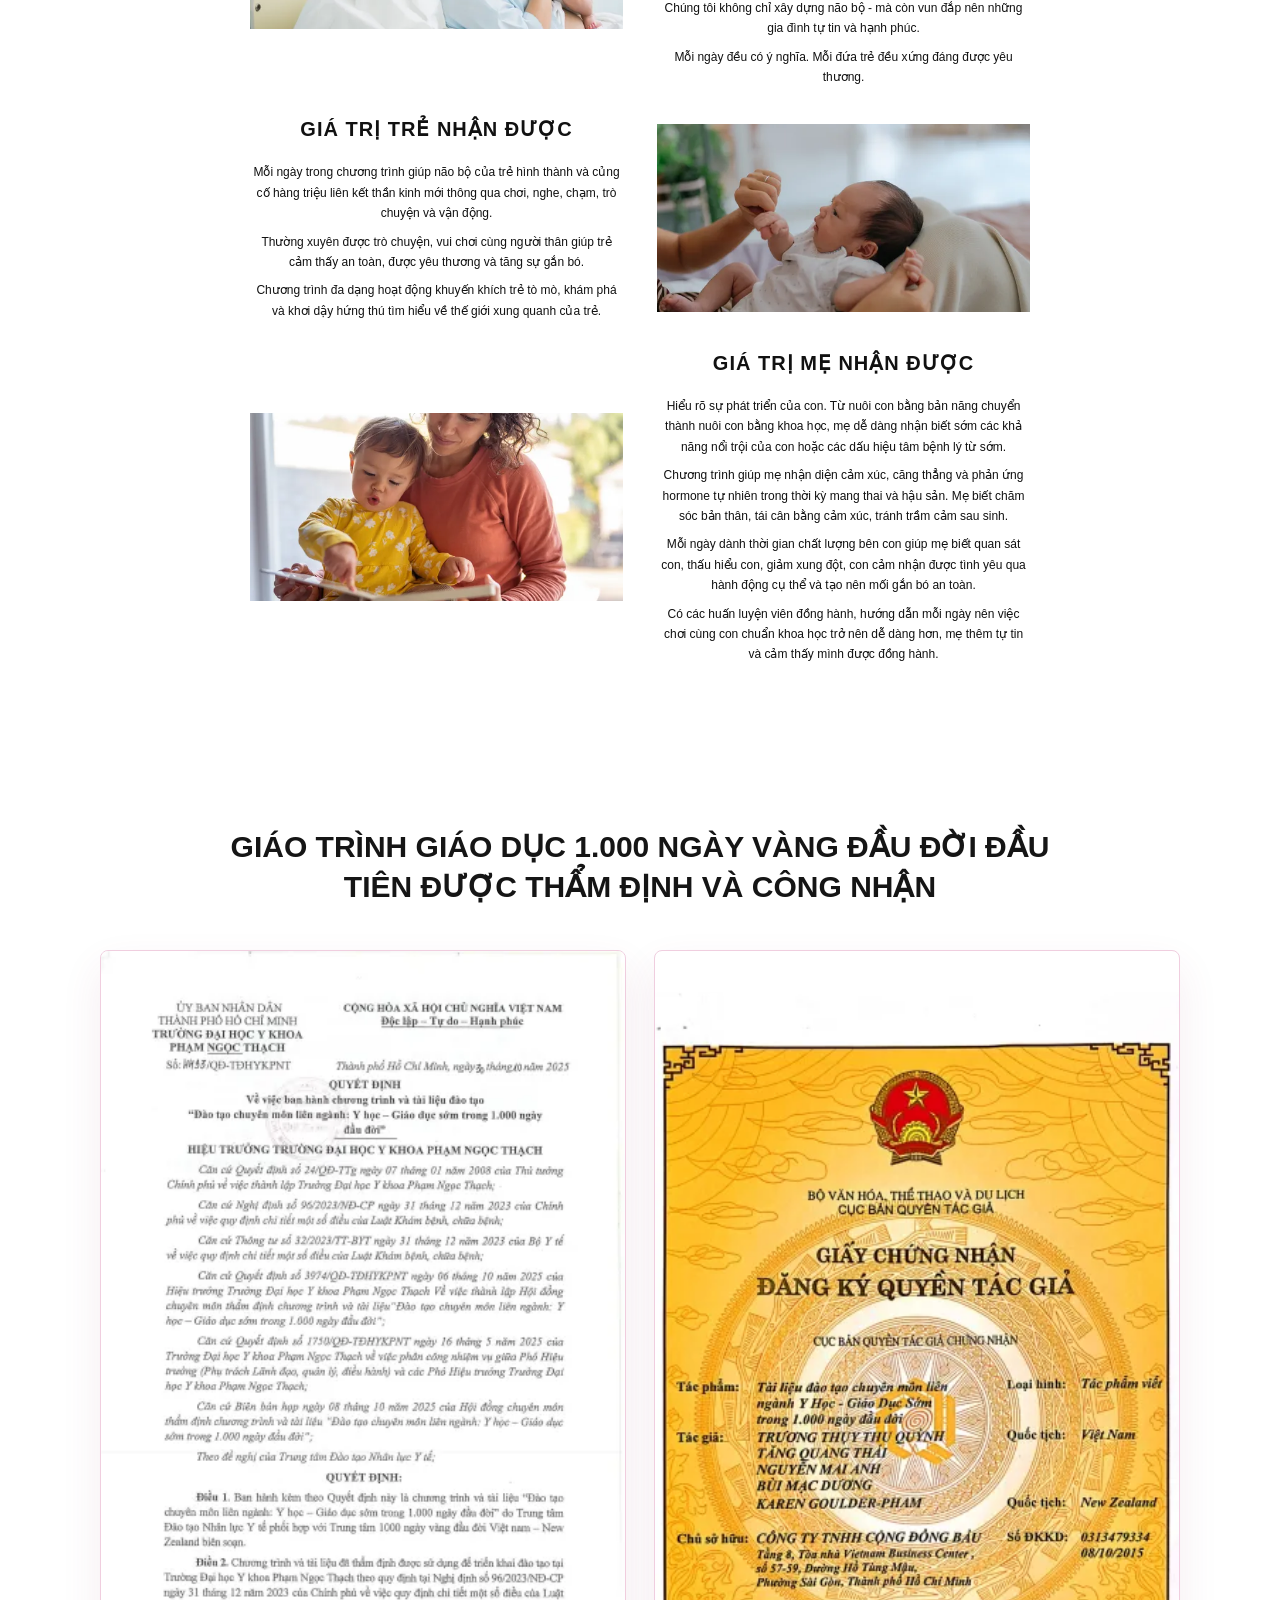
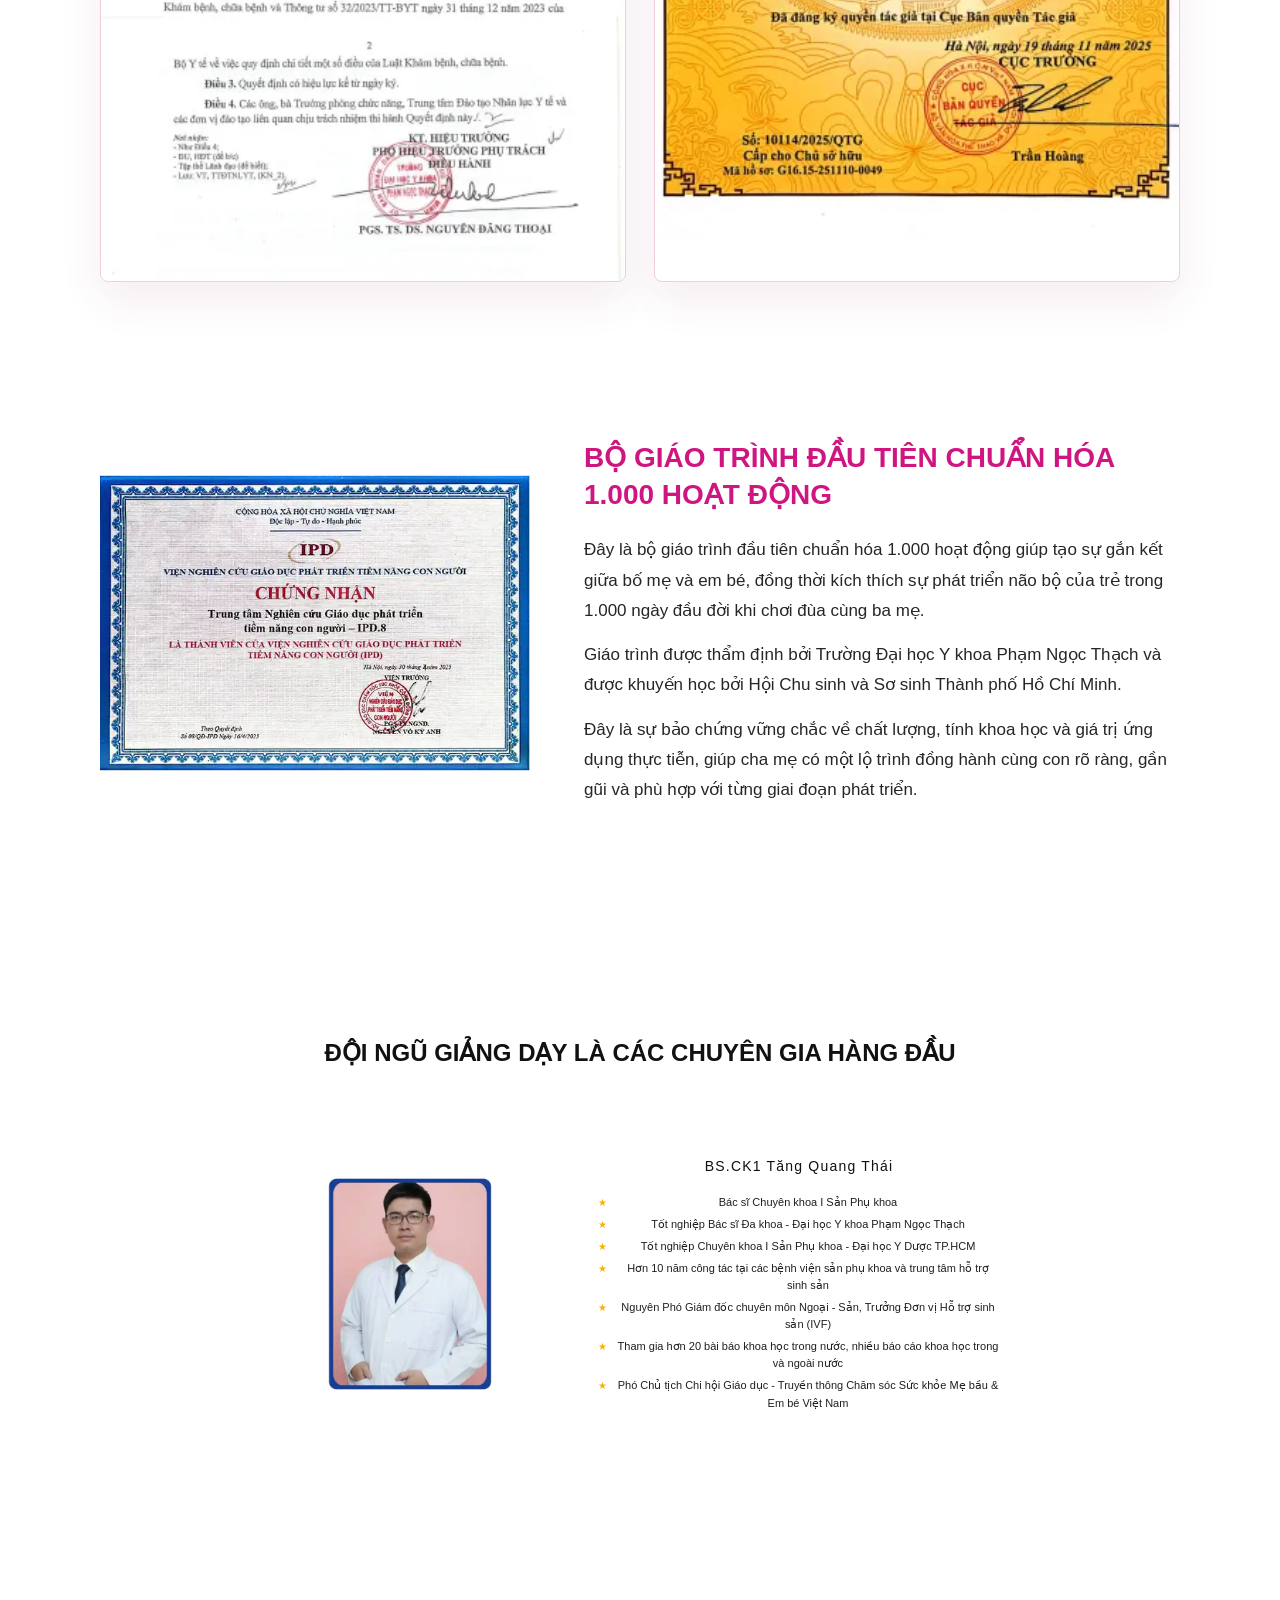
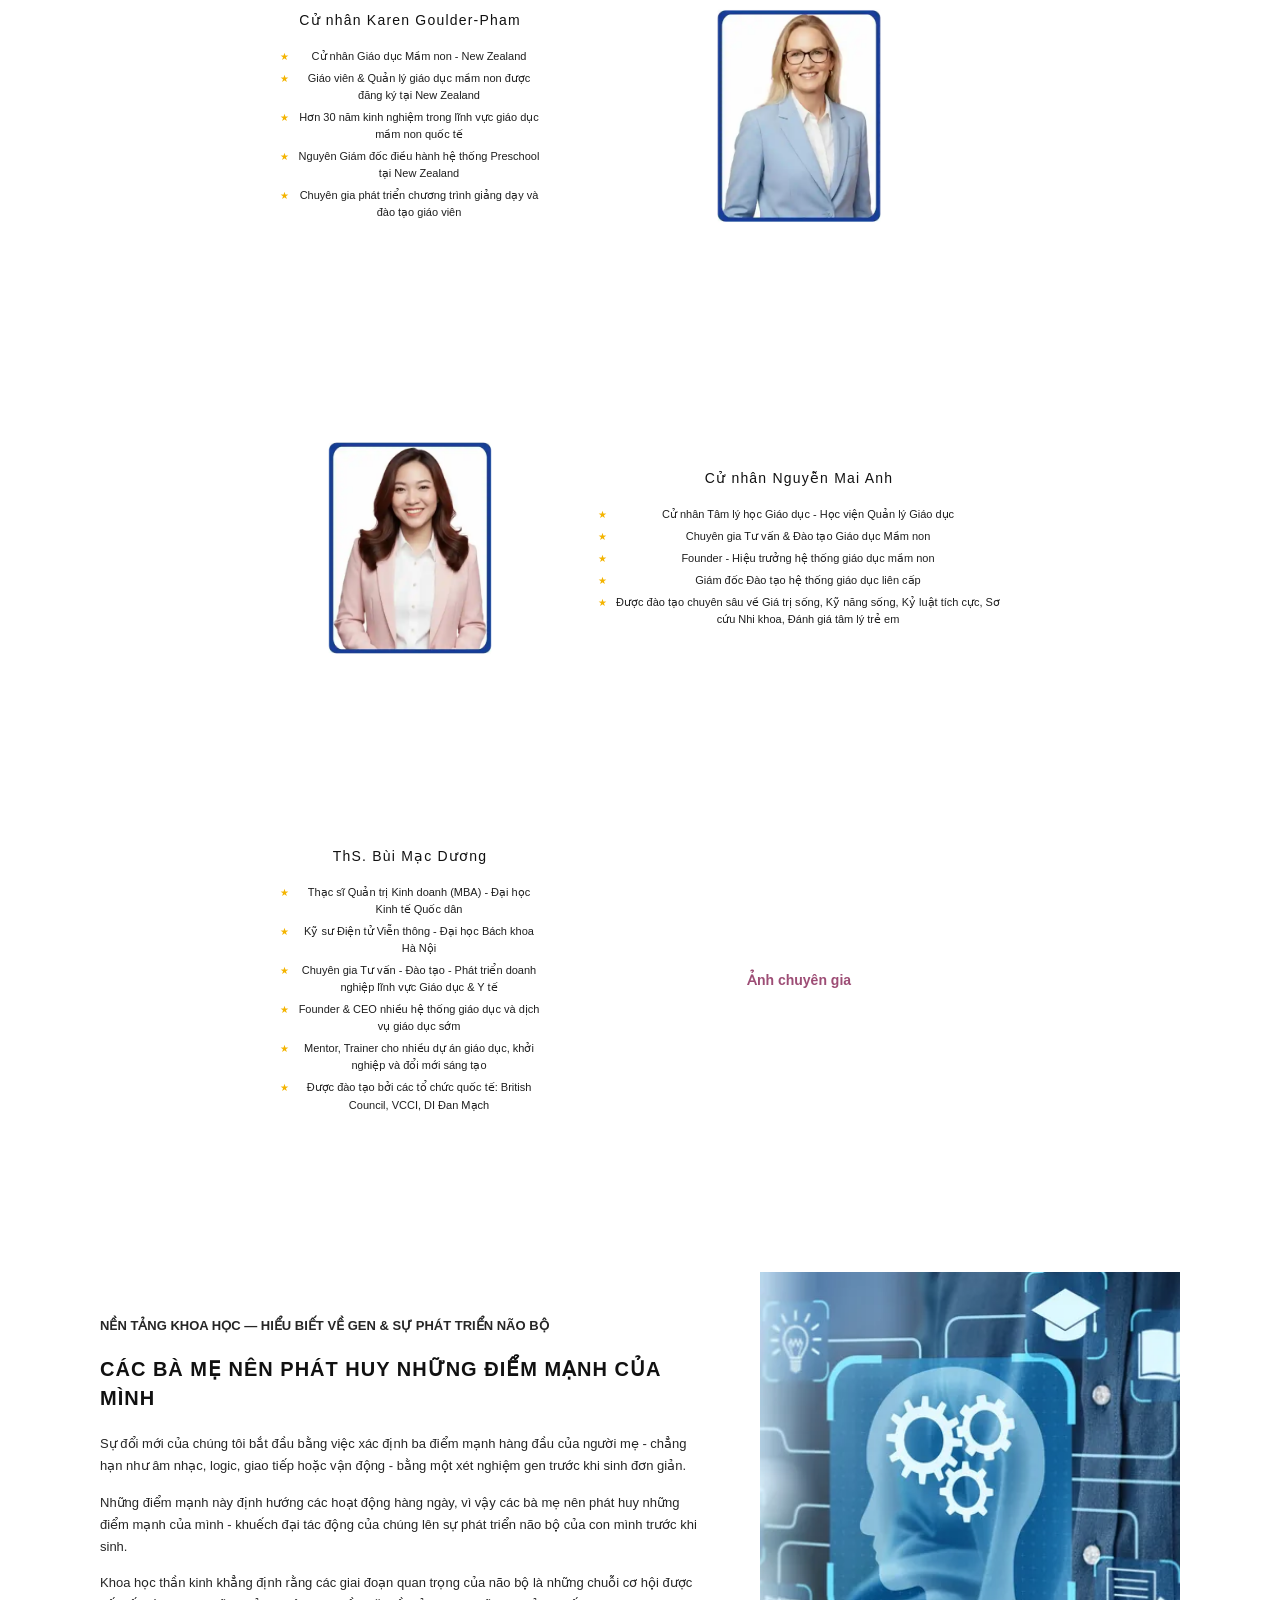
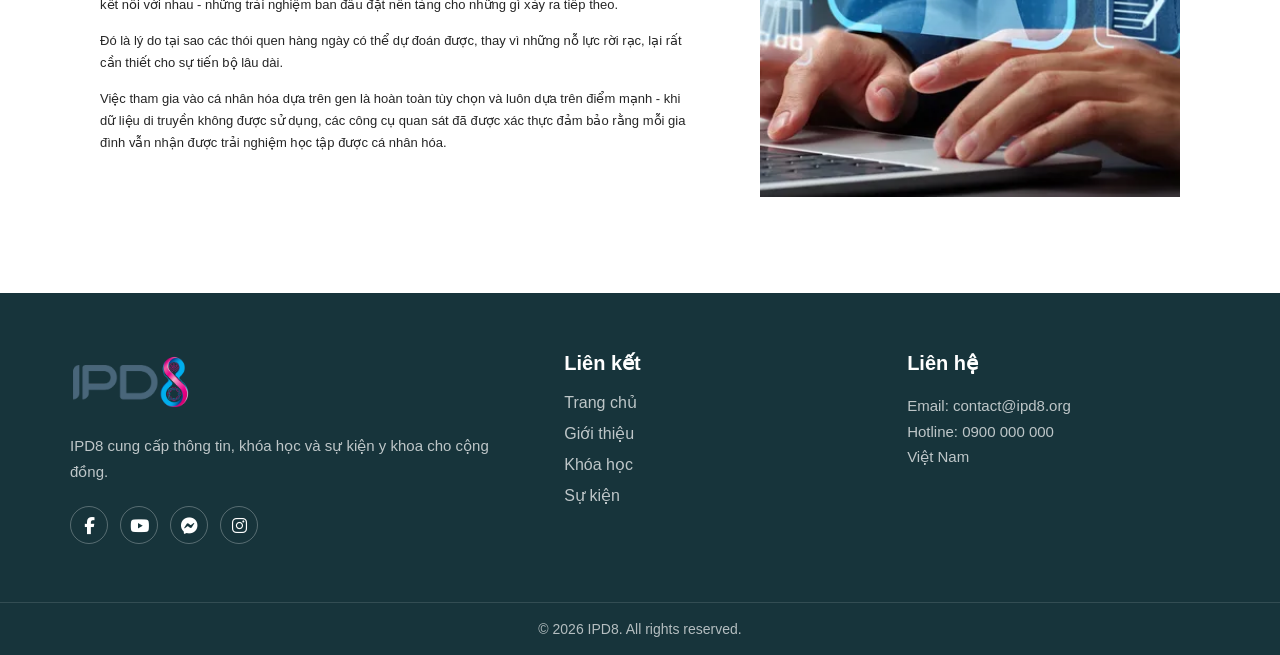
==== commit 7242f13c: "commit 22/06" ====
--- a/index.html
+++ b/index.html
@@ -168,6 +168,238 @@
                 </div>
             </div>
         </section>
+
+        <section class="values-section">
+            <div class="values-container">
+                <div class="values-heading">
+                    <p>Giá trị</p>
+                </div>
+
+                <div class="values-grid">
+                    <div class="values-image">
+                        <img src="./images/giatri1.png" alt="Giá trị cốt lõi của chúng tôi" onerror="this.style.display='none'">
+                    </div>
+
+                    <div class="values-text">
+                        <h3>Giá trị cốt lõi của chúng tôi</h3>
+                        <p>
+                            Thông qua tương tác chân thực, ý nghĩa: tiếp xúc âu yếm, ánh nhìn trìu mến,
+                            giọng nói dịu dàng, thói quen chăm sóc hàng ngày, cha mẹ được tạo cơ hội thực hành
+                            để đáp ứng nhịp phát triển riêng của con.
+                        </p>
+                        <p>
+                            Khi gia đình kết nối bằng tình yêu thương, từng ngày sẽ góp phần định hình cả tương lai.
+                        </p>
+                        <p>
+                            Chương trình của chúng tôi biến mỗi ngày thành một viên gạch xây dựng sức khỏe,
+                            khả năng phục hồi và tiềm năng của trẻ.
+                        </p>
+                        <p>
+                            Chúng tôi không chỉ xây dựng não bộ - mà còn vun đắp nên những gia đình tự tin
+                            và hạnh phúc.
+                        </p>
+                        <p>
+                            Mỗi ngày đều có ý nghĩa. Mỗi đứa trẻ đều xứng đáng được yêu thương.
+                        </p>
+                    </div>
+
+                    <div class="values-text">
+                        <h3>Giá trị trẻ nhận được</h3>
+                        <p>
+                            Mỗi ngày trong chương trình giúp não bộ của trẻ hình thành và củng cố hàng triệu liên kết
+                            thần kinh mới thông qua chơi, nghe, chạm, trò chuyện và vận động.
+                        </p>
+                        <p>
+                            Thường xuyên được trò chuyện, vui chơi cùng người thân giúp trẻ cảm thấy an toàn, được yêu thương
+                            và tăng sự gắn bó.
+                        </p>
+                        <p>
+                            Chương trình đa dạng hoạt động khuyến khích trẻ tò mò, khám phá và khơi dậy hứng thú tìm hiểu
+                            về thế giới xung quanh của trẻ.
+                        </p>
+                    </div>
+
+                    <div class="values-image">
+                        <img src="./images/giatri2.png" alt="Giá trị trẻ nhận được" onerror="this.style.display='none'">
+                    </div>
+
+                    <div class="values-image">
+                        <img src="./images/giatri3.png" alt="Giá trị mẹ nhận được" onerror="this.style.display='none'">
+                    </div>
+
+                    <div class="values-text">
+                        <h3>Giá trị mẹ nhận được</h3>
+                        <p>
+                            Hiểu rõ sự phát triển của con. Từ nuôi con bằng bản năng chuyển thành nuôi con bằng khoa học,
+                            mẹ dễ dàng nhận biết sớm các khả năng nổi trội của con hoặc các dấu hiệu tâm bệnh lý từ sớm.
+                        </p>
+                        <p>
+                            Chương trình giúp mẹ nhận diện cảm xúc, căng thẳng và phản ứng hormone tự nhiên trong thời kỳ
+                            mang thai và hậu sản. Mẹ biết chăm sóc bản thân, tái cân bằng cảm xúc, tránh trầm cảm sau sinh.
+                        </p>
+                        <p>
+                            Mỗi ngày dành thời gian chất lượng bên con giúp mẹ biết quan sát con, thấu hiểu con, giảm xung đột,
+                            con cảm nhận được tình yêu qua hành động cụ thể và tạo nên mối gắn bó an toàn.
+                        </p>
+                        <p>
+                            Có các huấn luyện viên đồng hành, hướng dẫn mỗi ngày nên việc chơi cùng con chuẩn khoa học trở nên
+                            dễ dàng hơn, mẹ thêm tự tin và cảm thấy mình được đồng hành.
+                        </p>
+                    </div>
+                </div>
+            </div>
+        </section>
+
+        <section class="curriculum-section">
+            <div class="curriculum-container">
+                <div class="curriculum-heading">
+                    <p>Giáo trình giáo dục 1.000 ngày vàng đầu đời đầu tiên được thẩm định và công nhận</p>
+                </div>
+
+                <div class="curriculum-certificates" aria-label="Chứng nhận y tế">
+                    <div class="curriculum-certificate">
+                        <img src="./images/certificate-1.png" alt="Chứng nhận thẩm định giáo trình 1000 ngày vàng đầu đời" onload="this.parentElement.classList.add('has-image')" onerror="this.style.display='none'">
+                        <span>Chứng nhận y tế 1</span>
+                    </div>
+
+                    <div class="curriculum-certificate">
+                        <img src="./images/certificate-2.png" alt="Chứng nhận khuyến học chương trình 1000 ngày vàng đầu đời" onload="this.parentElement.classList.add('has-image')" onerror="this.style.display='none'">
+                        <span>Chứng nhận y tế 2</span>
+                    </div>
+                </div>
+
+                <div class="curriculum-content">
+                    <div class="curriculum-image">
+                        <img src="./images/curriculum-1000-days.png" alt="Giáo trình 1000 ngày vàng đầu đời" onload="this.parentElement.classList.add('has-image')" onerror="this.style.display='none'">
+                    </div>
+
+                    <div class="curriculum-text">
+                        <h3>Bộ giáo trình đầu tiên chuẩn hóa 1.000 hoạt động</h3>
+                        <p>
+                            Đây là bộ giáo trình đầu tiên chuẩn hóa 1.000 hoạt động giúp tạo sự gắn kết giữa bố mẹ và em bé,
+                            đồng thời kích thích sự phát triển não bộ của trẻ trong 1.000 ngày đầu đời khi chơi đùa cùng ba mẹ.
+                        </p>
+                        <p>
+                            Giáo trình được thẩm định bởi Trường Đại học Y khoa Phạm Ngọc Thạch và được khuyến học bởi
+                            Hội Chu sinh và Sơ sinh Thành phố Hồ Chí Minh.
+                        </p>
+                        <p>
+                            Đây là sự bảo chứng vững chắc về chất lượng, tính khoa học và giá trị ứng dụng thực tiễn,
+                            giúp cha mẹ có một lộ trình đồng hành cùng con rõ ràng, gần gũi và phù hợp với từng giai đoạn phát triển.
+                        </p>
+                    </div>
+                </div>
+            </div>
+        </section>
+
+        <section class="teaching-team-section">
+            <div class="teaching-team-container">
+                <div class="teaching-team-heading">
+                    <p>Đội Ngũ Giảng Dạy Là Các Chuyên Gia Hàng Đầu</p>
+                </div>
+
+                <div class="teaching-team-grid">
+                    <div class="teaching-team-image">
+                        <img src="./images/teacher-tang-quang-thai.png" alt="BS.CK1 Tăng Quang Thái" onload="this.parentElement.classList.add('has-image')" onerror="this.style.display='none'">
+                    </div>
+
+                    <article class="teaching-team-text">
+                        <h3>BS.CK1 Tăng Quang Thái</h3>
+                        <ul>
+                            <li>Bác sĩ Chuyên khoa I Sản Phụ khoa</li>
+                            <li>Tốt nghiệp Bác sĩ Đa khoa - Đại học Y khoa Phạm Ngọc Thạch</li>
+                            <li>Tốt nghiệp Chuyên khoa I Sản Phụ khoa - Đại học Y Dược TP.HCM</li>
+                            <li>Hơn 10 năm công tác tại các bệnh viện sản phụ khoa và trung tâm hỗ trợ sinh sản</li>
+                            <li>Nguyên Phó Giám đốc chuyên môn Ngoại - Sản, Trưởng Đơn vị Hỗ trợ sinh sản (IVF)</li>
+                            <li>Tham gia hơn 20 bài báo khoa học trong nước, nhiều báo cáo khoa học trong và ngoài nước</li>
+                            <li>Phó Chủ tịch Chi hội Giáo dục - Truyền thông Chăm sóc Sức khỏe Mẹ bầu &amp; Em bé Việt Nam</li>
+                        </ul>
+                    </article>
+
+                    <article class="teaching-team-text">
+                        <h3>Cử nhân Karen Goulder-Pham</h3>
+                        <ul>
+                            <li>Cử nhân Giáo dục Mầm non - New Zealand</li>
+                            <li>Giáo viên &amp; Quản lý giáo dục mầm non được đăng ký tại New Zealand</li>
+                            <li>Hơn 30 năm kinh nghiệm trong lĩnh vực giáo dục mầm non quốc tế</li>
+                            <li>Nguyên Giám đốc điều hành hệ thống Preschool tại New Zealand</li>
+                            <li>Chuyên gia phát triển chương trình giảng dạy và đào tạo giáo viên</li>
+                        </ul>
+                    </article>
+
+                    <div class="teaching-team-image">
+                        <img src="./images/teacher-karen-goulder-pham.png" alt="Cử nhân Karen Goulder-Pham" onload="this.parentElement.classList.add('has-image')" onerror="this.style.display='none'">
+                    </div>
+
+                    <div class="teaching-team-image">
+                        <img src="./images/teacher-nguyen-mai-anh.png" alt="Cử nhân Nguyễn Mai Anh" onload="this.parentElement.classList.add('has-image')" onerror="this.style.display='none'">
+                    </div>
+
+                    <article class="teaching-team-text">
+                        <h3>Cử nhân Nguyễn Mai Anh</h3>
+                        <ul>
+                            <li>Cử nhân Tâm lý học Giáo dục - Học viện Quản lý Giáo dục</li>
+                            <li>Chuyên gia Tư vấn &amp; Đào tạo Giáo dục Mầm non</li>
+                            <li>Founder - Hiệu trưởng hệ thống giáo dục mầm non</li>
+                            <li>Giám đốc Đào tạo hệ thống giáo dục liên cấp</li>
+                            <li>Được đào tạo chuyên sâu về Giá trị sống, Kỹ năng sống, Kỷ luật tích cực, Sơ cứu Nhi khoa, Đánh giá tâm lý trẻ em</li>
+                        </ul>
+                    </article>
+
+                    <article class="teaching-team-text">
+                        <h3>ThS. Bùi Mạc Dương</h3>
+                        <ul>
+                            <li>Thạc sĩ Quản trị Kinh doanh (MBA) - Đại học Kinh tế Quốc dân</li>
+                            <li>Kỹ sư Điện tử Viễn thông - Đại học Bách khoa Hà Nội</li>
+                            <li>Chuyên gia Tư vấn - Đào tạo - Phát triển doanh nghiệp lĩnh vực Giáo dục &amp; Y tế</li>
+                            <li>Founder &amp; CEO nhiều hệ thống giáo dục và dịch vụ giáo dục sớm</li>
+                            <li>Mentor, Trainer cho nhiều dự án giáo dục, khởi nghiệp và đổi mới sáng tạo</li>
+                            <li>Được đào tạo bởi các tổ chức quốc tế: British Council, VCCI, DI Đan Mạch</li>
+                        </ul>
+                    </article>
+
+                    <div class="teaching-team-image">
+                        <img src="./images/c" alt="ThS. Bùi Mạc Dương" onload="this.parentElement.classList.add('has-image')" onerror="this.style.display='none'">
+                    </div>
+                </div>
+            </div>
+        </section>
+
+        <section class="science-foundation-section">
+            <div class="science-foundation-container">
+                <div class="science-foundation-content">
+                    <div class="science-foundation-text">
+                        <p class="science-foundation-eyebrow">Nền tảng Khoa học — Hiểu biết về Gen &amp; Sự phát triển Não bộ</p>
+                        <h2>Các bà mẹ nên phát huy những điểm mạnh của mình</h2>
+                        <p>
+                            Sự đổi mới của chúng tôi bắt đầu bằng việc xác định ba điểm mạnh hàng đầu của người mẹ -
+                            chẳng hạn như âm nhạc, logic, giao tiếp hoặc vận động - bằng một xét nghiệm gen trước khi sinh đơn giản.
+                        </p>
+                        <p>
+                            Những điểm mạnh này định hướng các hoạt động hàng ngày, vì vậy các bà mẹ nên phát huy những điểm mạnh của mình -
+                            khuếch đại tác động của chúng lên sự phát triển não bộ của con mình trước khi sinh.
+                        </p>
+                        <p>
+                            Khoa học thần kinh khẳng định rằng các giai đoạn quan trọng của não bộ là những chuỗi cơ hội được kết nối với nhau -
+                            những trải nghiệm ban đầu đặt nền tảng cho những gì xảy ra tiếp theo.
+                        </p>
+                        <p>
+                            Đó là lý do tại sao các thói quen hàng ngày có thể dự đoán được, thay vì những nỗ lực rời rạc,
+                            lại rất cần thiết cho sự tiến bộ lâu dài.
+                        </p>
+                        <p>
+                            Việc tham gia vào cá nhân hóa dựa trên gen là hoàn toàn tùy chọn và luôn dựa trên điểm mạnh -
+                            khi dữ liệu di truyền không được sử dụng, các công cụ quan sát đã được xác thực đảm bảo rằng mỗi gia đình
+                            vẫn nhận được trải nghiệm học tập được cá nhân hóa.
+                        </p>
+                    </div>
+
+                    <div class="science-foundation-image">
+                        <img src="./images/science-gen-brain.png" alt="Nền tảng khoa học về gen và sự phát triển não bộ" onload="this.parentElement.classList.add('has-image')" onerror="this.style.display='none'">
+                    </div>
+                </div>
+            </div>
+        </section>
     </main>
 
     <div id="footer"></div>
--- a/css/index.css
+++ b/css/index.css
@@ -1,6 +1,8 @@
 .home-page {
     width: 100%;
     min-height: 100vh;
+    font-family: Arial, sans-serif;
+    background: #ffffff;
 }
 
 .hero-section {
@@ -178,17 +180,18 @@
 .lesson-heading h2 {
     margin-bottom: 16px;
     color: #111111;
-    font-size: 23px;
+    font-size: 28px;
     line-height: 1.3;
-    font-weight: 400;
+    font-weight: 700;
     text-transform: uppercase;
     letter-spacing: 1px;
 }
 
 .lesson-heading p {
     color: #111111;
-    font-size: 16px;
+    font-size: 22px;
     line-height: 1.4;
+    font-weight: 700;
 }
 
 .lesson-video {
@@ -207,10 +210,135 @@
     border: 0;
 }
 
+.curriculum-section {
+    width: 100%;
+    padding: 72px 20px 84px;
+    background: #ffffff;
+    font-family: Arial, sans-serif;
+}
+
+.curriculum-container {
+    width: 100%;
+    max-width: 1080px;
+    margin: 0 auto;
+}
+
+.curriculum-heading {
+    max-width: 860px;
+    margin: 0 auto 42px;
+    text-align: center;
+}
+
+.curriculum-heading p {
+    color: #151515;
+    font-size: 30px;
+    line-height: 1.35;
+    font-weight: 700;
+    text-transform: uppercase;
+}
+
+.curriculum-certificates {
+    display: grid;
+    grid-template-columns: repeat(2, minmax(0, 1fr));
+    gap: 28px;
+    margin-bottom: 54px;
+}
+
+.curriculum-certificate {
+    min-height: 280px;
+    display: flex;
+    align-items: center;
+    justify-content: center;
+    overflow: hidden;
+    border: 1px solid #f0cedf;
+    border-radius: 8px;
+    background: #ffffff;
+    color: #9d4d75;
+    font-size: 17px;
+    font-weight: 700;
+    box-shadow: 0 18px 42px rgba(142, 52, 95, 0.09);
+}
+
+.curriculum-certificate img {
+    width: 100%;
+    height: 100%;
+    min-height: 280px;
+    display: block;
+    object-fit: contain;
+}
+
+.curriculum-certificate.has-image span {
+    display: none;
+}
+
+.curriculum-certificate:not(.has-image) {
+    border-style: dashed;
+}
+
+.curriculum-content {
+    display: grid;
+    grid-template-columns: minmax(320px, 430px) minmax(0, 1fr);
+    align-items: center;
+    gap: 54px;
+}
+
+.curriculum-image {
+    width: 100%;
+    aspect-ratio: 3 / 4;
+    display: flex;
+    align-items: center;
+    justify-content: center;
+    overflow: hidden;
+    border-radius: 8px;
+    background: #ffffff;
+    color: #9d4d75;
+    font-size: 17px;
+    font-weight: 700;
+}
+
+.curriculum-image::before {
+    content: "Ảnh giáo trình";
+}
+
+.curriculum-image img {
+    width: 100%;
+    height: 100%;
+    display: block;
+    object-fit: contain;
+}
+
+.curriculum-image.has-image::before {
+    display: none;
+}
+
+.curriculum-text {
+    padding: 4px 0;
+}
+
+.curriculum-text h3 {
+    margin-bottom: 22px;
+    color: #cf1680;
+    font-size: 28px;
+    line-height: 1.3;
+    font-weight: 700;
+    text-transform: uppercase;
+}
+
+.curriculum-text p {
+    color: #262626;
+    font-size: 17px;
+    line-height: 1.78;
+}
+
+.curriculum-text p + p {
+    margin-top: 14px;
+}
+
 .thousand-days-section {
     width: 100%;
     padding: 42px 20px 90px;
     background: #ffffff;
+    font-family: Arial, sans-serif;
 }
 
 .thousand-days-container {
@@ -226,8 +354,10 @@
 
 .thousand-days-heading p {
     color: #111111;
-    font-size: 14px;
+    font-size: 24px;
     line-height: 1.45;
+    font-weight: 700;
+    text-transform: uppercase;
 }
 
 .thousand-days-grid {
@@ -261,7 +391,7 @@
     color: #111111;
     font-size: 16px;
     line-height: 1.45;
-    font-weight: 400;
+    font-weight: 700;
     letter-spacing: 1px;
 }
 
@@ -293,11 +423,271 @@
     transform: translateY(-2px);
 }
 
+.values-section {
+    width: 100%;
+    padding: 42px 20px 90px;
+    background: #ffffff;
+    font-family: Arial, sans-serif;
+}
+
+.values-container {
+    width: 100%;
+    max-width: 780px;
+    margin: 0 auto;
+}
+
+.values-heading {
+    margin-bottom: 54px;
+    text-align: center;
+}
+
+.values-heading p {
+    color: #111111;
+    font-size: 24px;
+    line-height: 1.45;
+    font-weight: 700;
+    text-transform: uppercase;
+}
+
+.values-grid {
+    display: grid;
+    grid-template-columns: repeat(2, minmax(0, 1fr));
+    align-items: center;
+    column-gap: 34px;
+    row-gap: 28px;
+}
+
+.values-image {
+    width: 100%;
+    aspect-ratio: 350 / 176;
+    overflow: hidden;
+    background: #f2f2f2;
+}
+
+.values-image img {
+    width: 100%;
+    height: 100%;
+    display: block;
+    object-fit: cover;
+}
+
+.values-text {
+    text-align: center;
+}
+
+.values-text h3 {
+    margin-bottom: 18px;
+    color: #111111;
+    font-size: 20px;
+    line-height: 1.45;
+    font-weight: 700;
+    letter-spacing: 1px;
+    text-transform: uppercase;
+}
+
+.values-text p {
+    color: #111111;
+    font-size: 12px;
+    line-height: 1.7;
+}
+
+.values-text p + p {
+    margin-top: 8px;
+}
+
+.teaching-team-section {
+    width: 100%;
+    padding: 42px 20px 90px;
+    background: #ffffff;
+    font-family: Arial, sans-serif;
+}
+
+.teaching-team-container {
+    width: 100%;
+    max-width: 720px;
+    margin: 0 auto;
+}
+
+.teaching-team-heading {
+    margin-bottom: 54px;
+    text-align: center;
+}
+
+.teaching-team-heading p {
+    color: #111111;
+    font-size: 24px;
+    line-height: 1.45;
+    font-weight: 700;
+    text-transform: uppercase;
+}
+
+.teaching-team-grid {
+    display: grid;
+    grid-template-columns: 260px minmax(0, 1fr);
+    align-items: center;
+    column-gap: 58px;
+    row-gap: 112px;
+}
+
+.teaching-team-image {
+    width: 240px;
+    aspect-ratio: 3 / 4;
+    display: flex;
+    align-items: center;
+    justify-content: center;
+    overflow: hidden;
+    justify-self: center;
+    border: 0;
+    border-radius: 0;
+    background: #ffffff;
+    color: #9d4d75;
+    font-size: 14px;
+    font-weight: 700;
+}
+
+.teaching-team-image::before {
+    content: "Ảnh chuyên gia";
+}
+
+.teaching-team-image.has-image::before {
+    display: none;
+}
+
+.teaching-team-image img {
+    width: 100%;
+    height: 100%;
+    display: block;
+    object-fit: cover;
+    object-position: center top;
+}
+
+.teaching-team-text {
+    padding: 0;
+    text-align: center;
+}
+
+.teaching-team-text h3 {
+    margin-bottom: 18px;
+    color: #111111;
+    font-size: 14px;
+    line-height: 1.35;
+    font-weight: 500;
+    letter-spacing: 1.2px;
+}
+
+.teaching-team-text ul {
+    display: grid;
+    gap: 5px;
+    margin: 0;
+    padding: 0;
+    list-style: none;
+}
+
+.teaching-team-text li {
+    position: relative;
+    padding-left: 18px;
+    color: #1f1f1f;
+    font-size: 11px;
+    line-height: 1.55;
+}
+
+.teaching-team-text li::before {
+    content: "★";
+    position: absolute;
+    top: 0;
+    left: 0;
+    color: #f4b400;
+    font-size: 10px;
+    line-height: 1.7;
+}
+
+.science-foundation-section {
+    width: 100%;
+    padding: 42px 20px 96px;
+    background: #ffffff;
+    font-family: Arial, sans-serif;
+}
+
+.science-foundation-container {
+    width: 100%;
+    max-width: 1080px;
+    margin: 0 auto;
+}
+
+.science-foundation-content {
+    display: grid;
+    grid-template-columns: minmax(0, 1fr) minmax(320px, 420px);
+    align-items: center;
+    gap: 62px;
+}
+
+.science-foundation-text {
+    max-width: 640px;
+}
+
+.science-foundation-eyebrow {
+    margin-bottom: 18px;
+    color: #cf1680;
+    font-size: 16px;
+    line-height: 1.45;
+    font-weight: 700;
+    text-transform: uppercase;
+}
+
+.science-foundation-text h2 {
+    margin-bottom: 20px;
+    color: #111111;
+    font-size: 20px;
+    line-height: 1.45;
+    font-weight: 700;
+    letter-spacing: 1px;
+    text-transform: uppercase;
+}
+
+.science-foundation-text p {
+    color: #262626;
+    font-size: 13px;
+    line-height: 1.7;
+}
+
+.science-foundation-text p + p {
+    margin-top: 14px;
+}
+
+.science-foundation-image {
+    width: 100%;
+    aspect-ratio: 4 / 5;
+    display: flex;
+    align-items: center;
+    justify-content: center;
+    overflow: hidden;
+    background: #f2f2f2;
+    color: #9d4d75;
+    font-size: 16px;
+    font-weight: 700;
+}
+
+.science-foundation-image::before {
+    content: "Ảnh nền tảng khoa học";
+}
+
+.science-foundation-image.has-image::before {
+    display: none;
+}
+
+.science-foundation-image img {
+    width: 100%;
+    height: 100%;
+    display: block;
+    object-fit: cover;
+}
+
 .family-quote-section {
     width: 100%;
     padding: 96px 20px;
-    background: #fff7fb;
+    background: #ffffff;
     color: #151515;
+    font-family: Arial, sans-serif;
 }
 
 .family-quote-container {
@@ -391,6 +781,7 @@
     width: 100%;
     padding: 88px 20px 96px;
     background: #ffffff;
+    font-family: Arial, sans-serif;
 }
 
 .center-intro-container {
@@ -488,6 +879,14 @@
         padding: 78px 20px 96px;
     }
 
+    .curriculum-heading p {
+        font-size: 27px;
+    }
+
+    .curriculum-content {
+        gap: 42px;
+    }
+
     .family-quote-container {
         gap: 48px;
     }
@@ -572,12 +971,80 @@
         margin-bottom: 42px;
     }
 
+    .curriculum-section {
+        padding: 58px 18px 68px;
+    }
+
+    .curriculum-certificates {
+        gap: 18px;
+        margin-bottom: 42px;
+    }
+
+    .curriculum-certificate,
+    .curriculum-certificate img {
+        min-height: 230px;
+    }
+
+    .curriculum-content {
+        grid-template-columns: 1fr;
+        gap: 32px;
+    }
+
+    .curriculum-image {
+        max-width: 430px;
+        margin: 0 auto;
+    }
+
+    .curriculum-text {
+        max-width: 720px;
+        margin: 0 auto;
+        text-align: center;
+    }
+
     .thousand-days-section {
         padding: 36px 18px 72px;
     }
 
     .thousand-days-grid {
         column-gap: 24px;
+    }
+
+    .values-section {
+        padding: 36px 18px 72px;
+    }
+
+    .values-grid {
+        column-gap: 24px;
+    }
+
+    .teaching-team-section {
+        padding: 36px 18px 72px;
+    }
+
+    .teaching-team-grid {
+        grid-template-columns: 230px minmax(0, 1fr);
+        column-gap: 34px;
+        row-gap: 86px;
+    }
+
+    .teaching-team-text h3 {
+        font-size: 13px;
+    }
+
+    .teaching-team-text li {
+        font-size: 10px;
+    }
+
+    .science-foundation-section {
+        padding: 36px 18px 78px;
+    }
+
+    .science-foundation-content {
+        gap: 42px;
+    }
+
+    .science-foundation-text h2 {
+        font-size: 19px;
     }
 
     .family-quote-section {
@@ -670,11 +1137,47 @@
     }
 
     .lesson-heading h2 {
-        font-size: 20px;
+        font-size: 23px;
     }
 
     .lesson-heading p {
-        font-size: 14px;
+        font-size: 18px;
+    }
+
+    .curriculum-section {
+        padding: 46px 16px 58px;
+    }
+
+    .curriculum-heading {
+        margin-bottom: 30px;
+    }
+
+    .curriculum-heading p {
+        font-size: 22px;
+    }
+
+    .curriculum-certificates {
+        grid-template-columns: 1fr;
+        gap: 16px;
+        margin-bottom: 32px;
+    }
+
+    .curriculum-certificate,
+    .curriculum-certificate img {
+        min-height: 210px;
+    }
+
+    .curriculum-text {
+        text-align: left;
+    }
+
+    .curriculum-text h3 {
+        font-size: 22px;
+    }
+
+    .curriculum-text p {
+        font-size: 15px;
+        line-height: 1.7;
     }
 
     .thousand-days-section {
@@ -683,6 +1186,10 @@
 
     .thousand-days-heading {
         margin-bottom: 32px;
+    }
+
+    .thousand-days-heading p {
+        font-size: 21px;
     }
 
     .thousand-days-grid {
@@ -701,6 +1208,135 @@
 
     .thousand-days-text p {
         font-size: 12px;
+    }
+
+    .values-section {
+        padding: 32px 16px 58px;
+    }
+
+    .values-heading {
+        margin-bottom: 32px;
+    }
+
+    .values-heading p {
+        font-size: 21px;
+    }
+
+    .values-grid {
+        grid-template-columns: 1fr;
+        gap: 24px;
+    }
+
+    .values-text {
+        padding: 0 4px;
+    }
+
+    .values-text h3 {
+        font-size: 18px;
+        margin-bottom: 12px;
+    }
+
+    .values-text p {
+        font-size: 12px;
+    }
+
+    .teaching-team-section {
+        padding: 32px 16px 58px;
+    }
+
+    .teaching-team-heading {
+        margin-bottom: 32px;
+    }
+
+    .teaching-team-heading p {
+        font-size: 21px;
+    }
+
+    .teaching-team-grid {
+        grid-template-columns: 1fr;
+        gap: 18px;
+    }
+
+    .teaching-team-image {
+        width: min(240px, 82vw);
+        aspect-ratio: 3 / 4;
+    }
+
+    .teaching-team-text {
+        padding: 0 4px;
+        margin-bottom: 44px;
+    }
+
+    .teaching-team-image:nth-child(1) {
+        order: 1;
+    }
+
+    .teaching-team-text:nth-child(2) {
+        order: 2;
+    }
+
+    .teaching-team-text:nth-child(3) {
+        order: 4;
+    }
+
+    .teaching-team-image:nth-child(4) {
+        order: 3;
+    }
+
+    .teaching-team-image:nth-child(5) {
+        order: 5;
+    }
+
+    .teaching-team-text:nth-child(6) {
+        order: 6;
+    }
+
+    .teaching-team-text:nth-child(7) {
+        order: 8;
+    }
+
+    .teaching-team-image:nth-child(8) {
+        order: 7;
+    }
+
+    .teaching-team-text h3 {
+        font-size: 14px;
+        margin-bottom: 12px;
+    }
+
+    .teaching-team-text li {
+        font-size: 11px;
+    }
+
+    .science-foundation-section {
+        padding: 32px 16px 62px;
+    }
+
+    .science-foundation-content {
+        grid-template-columns: 1fr;
+        gap: 30px;
+    }
+
+    .science-foundation-text {
+        max-width: none;
+    }
+
+    .science-foundation-eyebrow {
+        font-size: 15px;
+    }
+
+    .science-foundation-text h2 {
+        font-size: 18px;
+    }
+
+    .science-foundation-text p {
+        font-size: 12px;
+        line-height: 1.7;
+    }
+
+    .science-foundation-image {
+        max-width: 420px;
+        margin: 0 auto;
     }
 
     .family-quote-section {
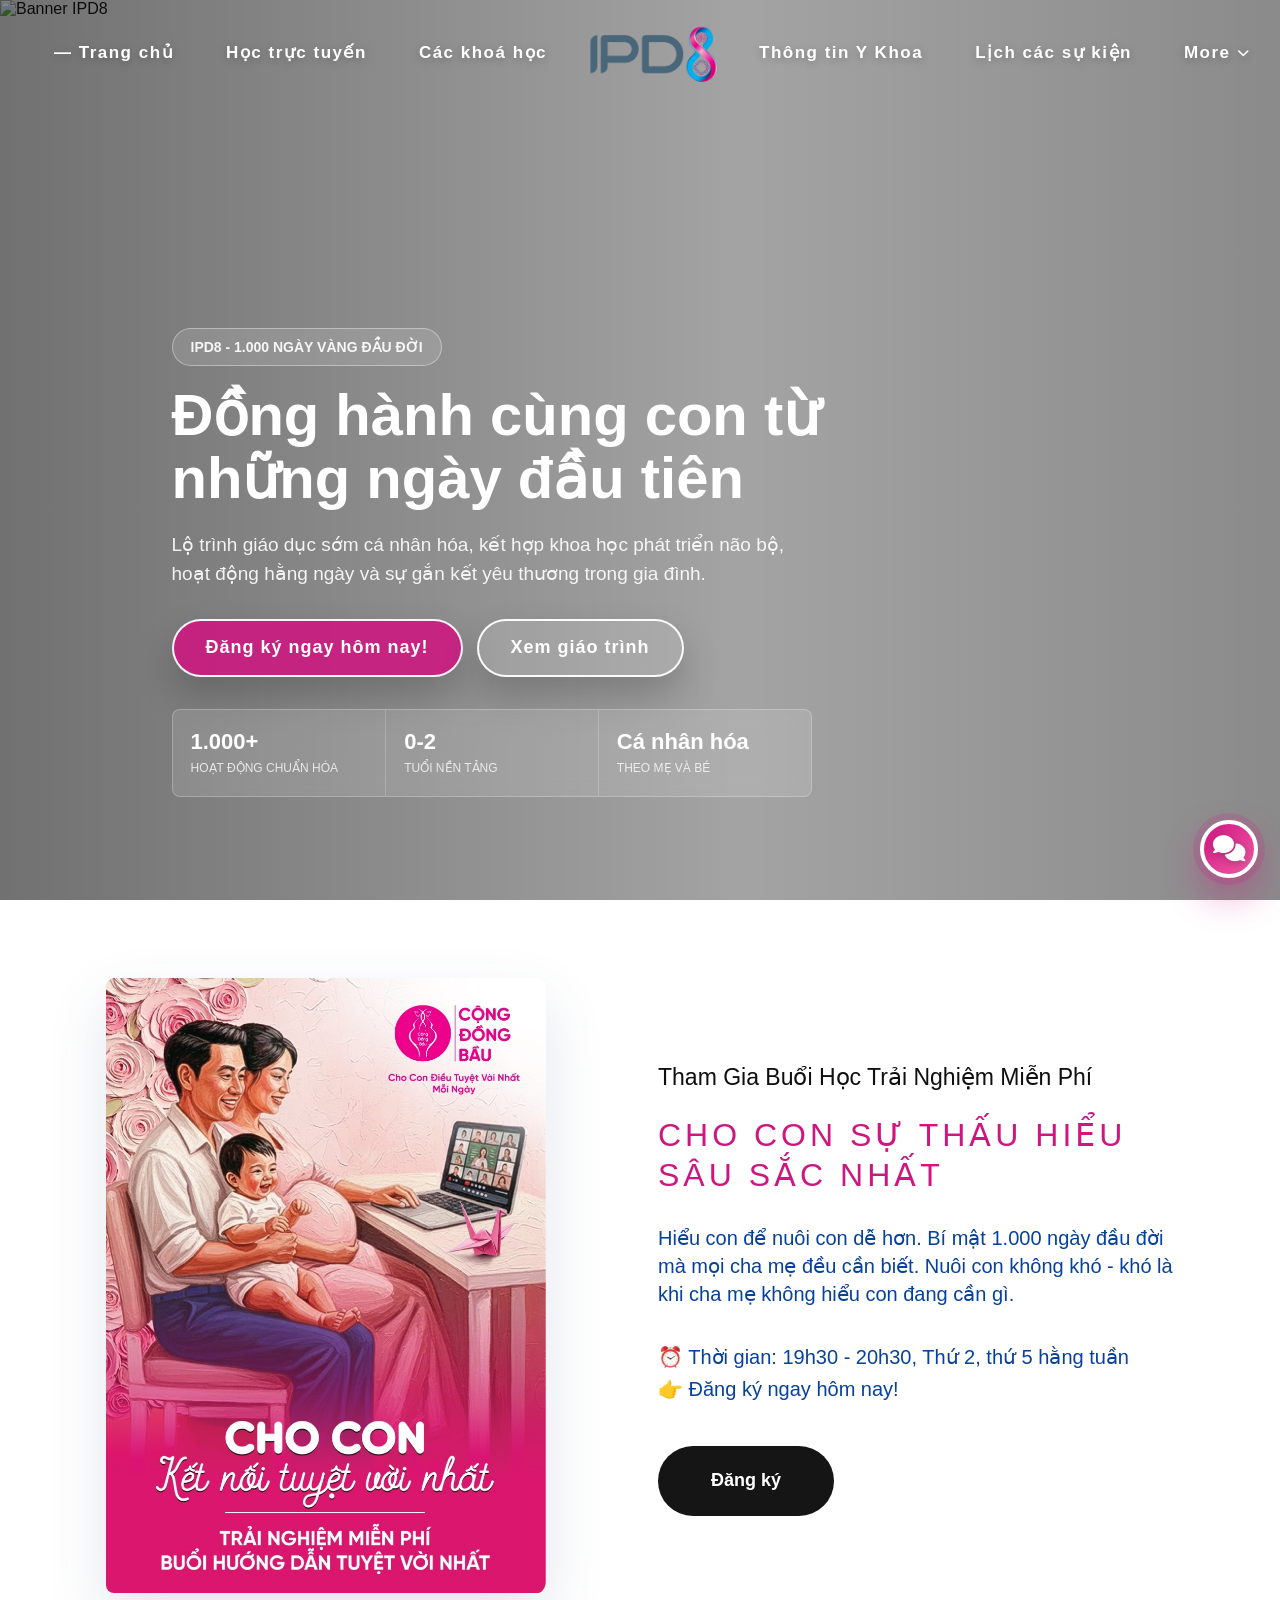
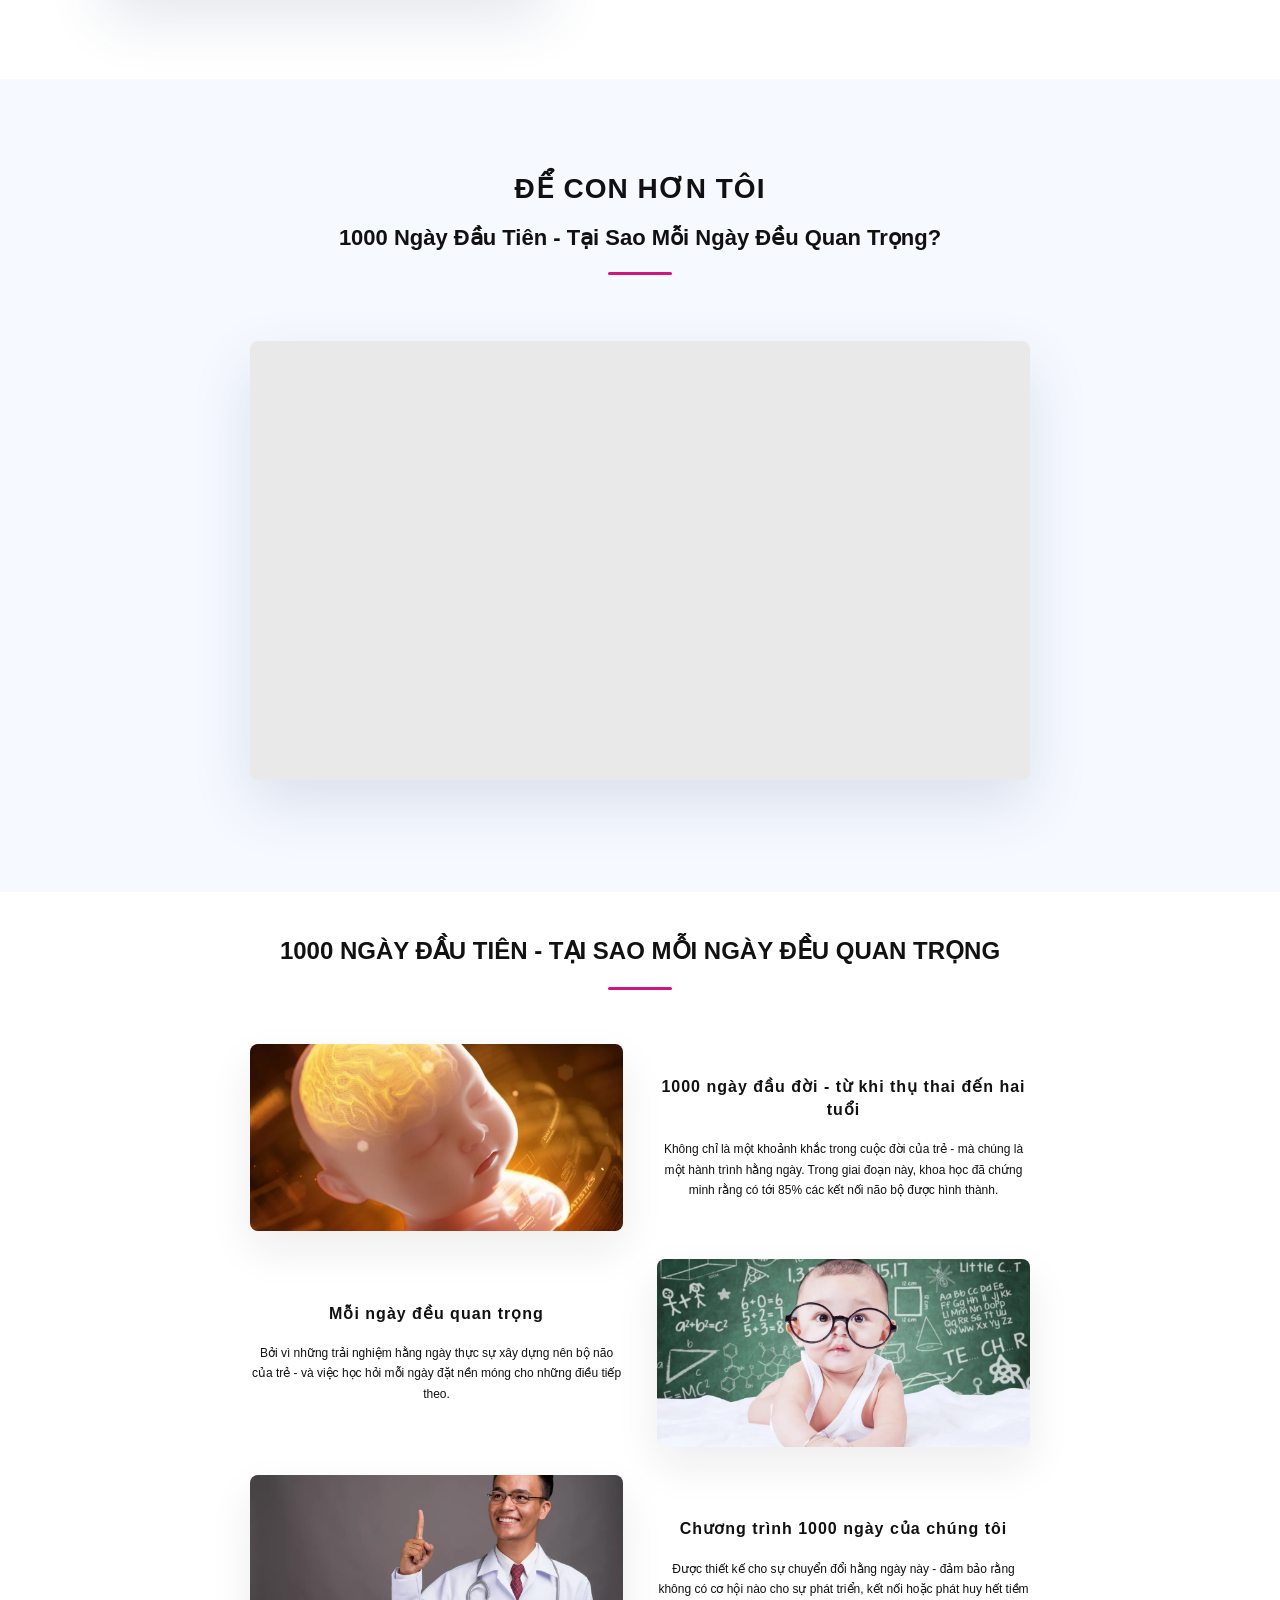
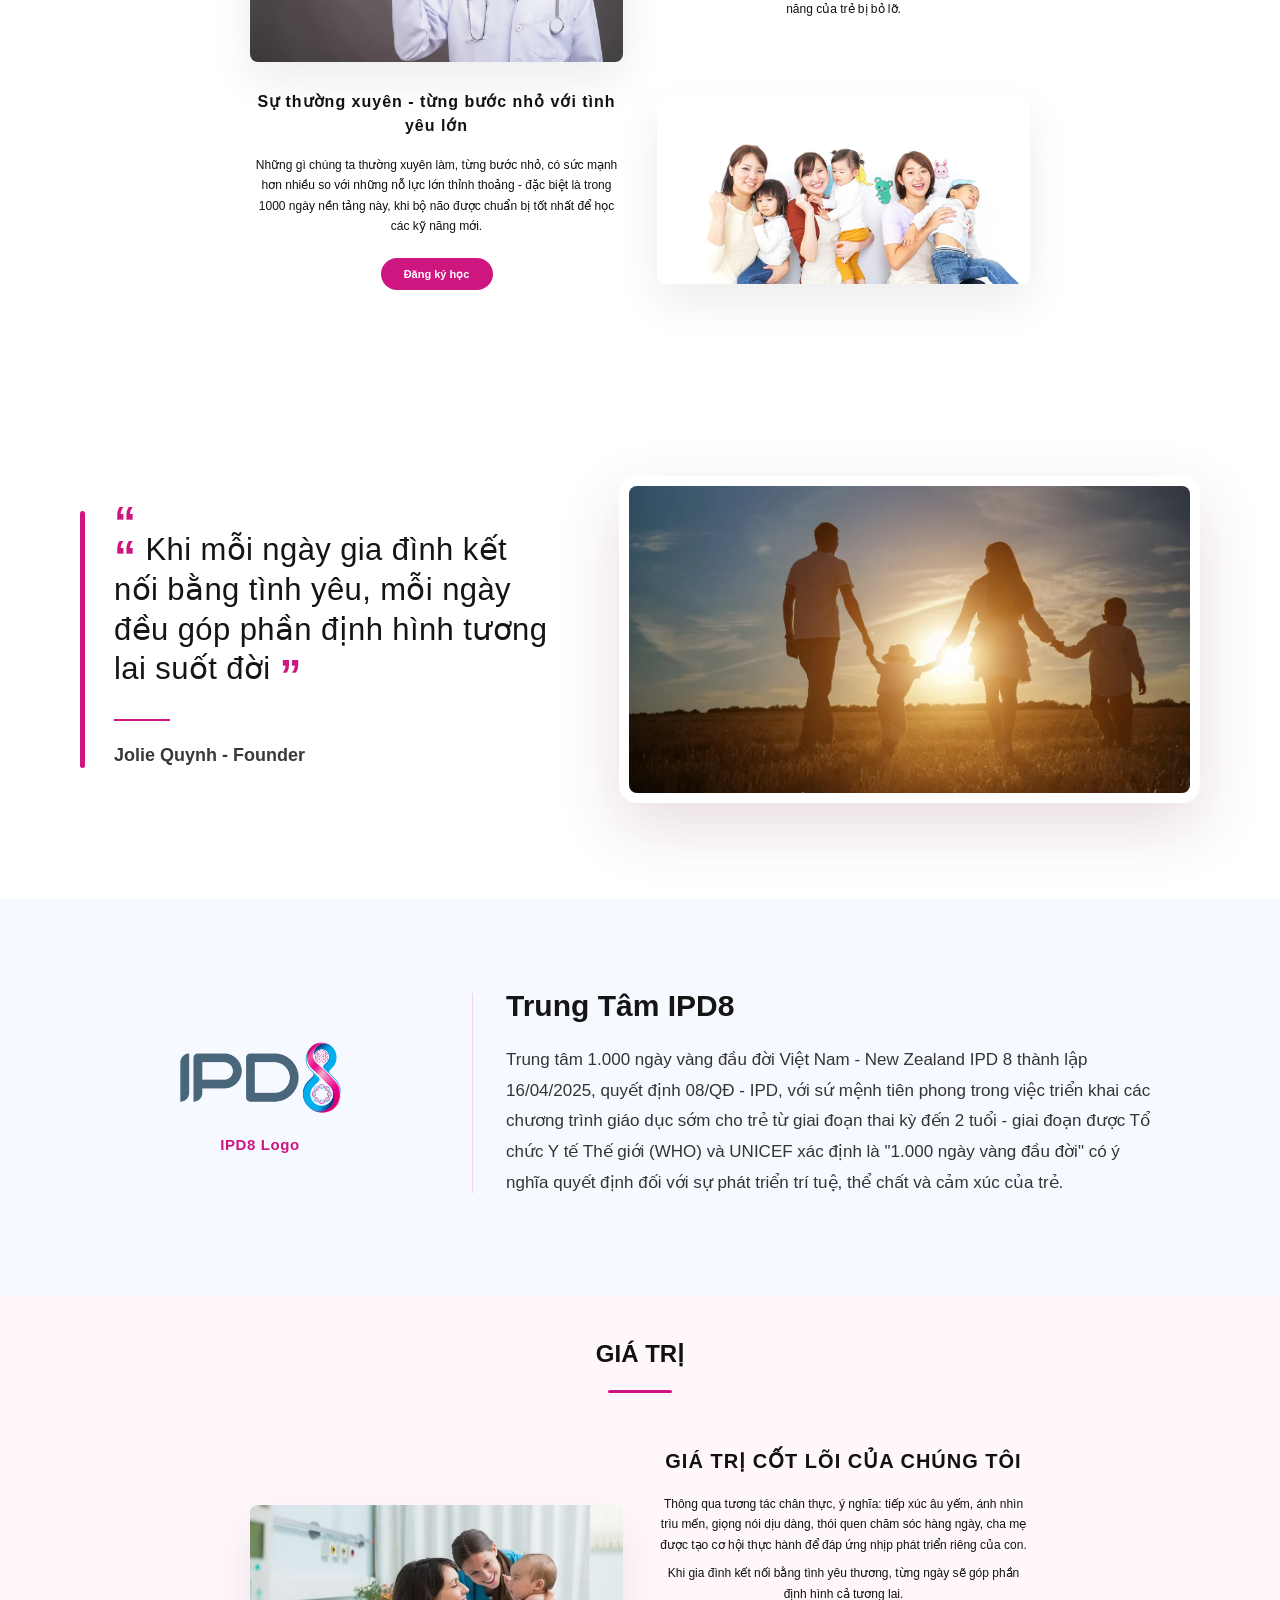
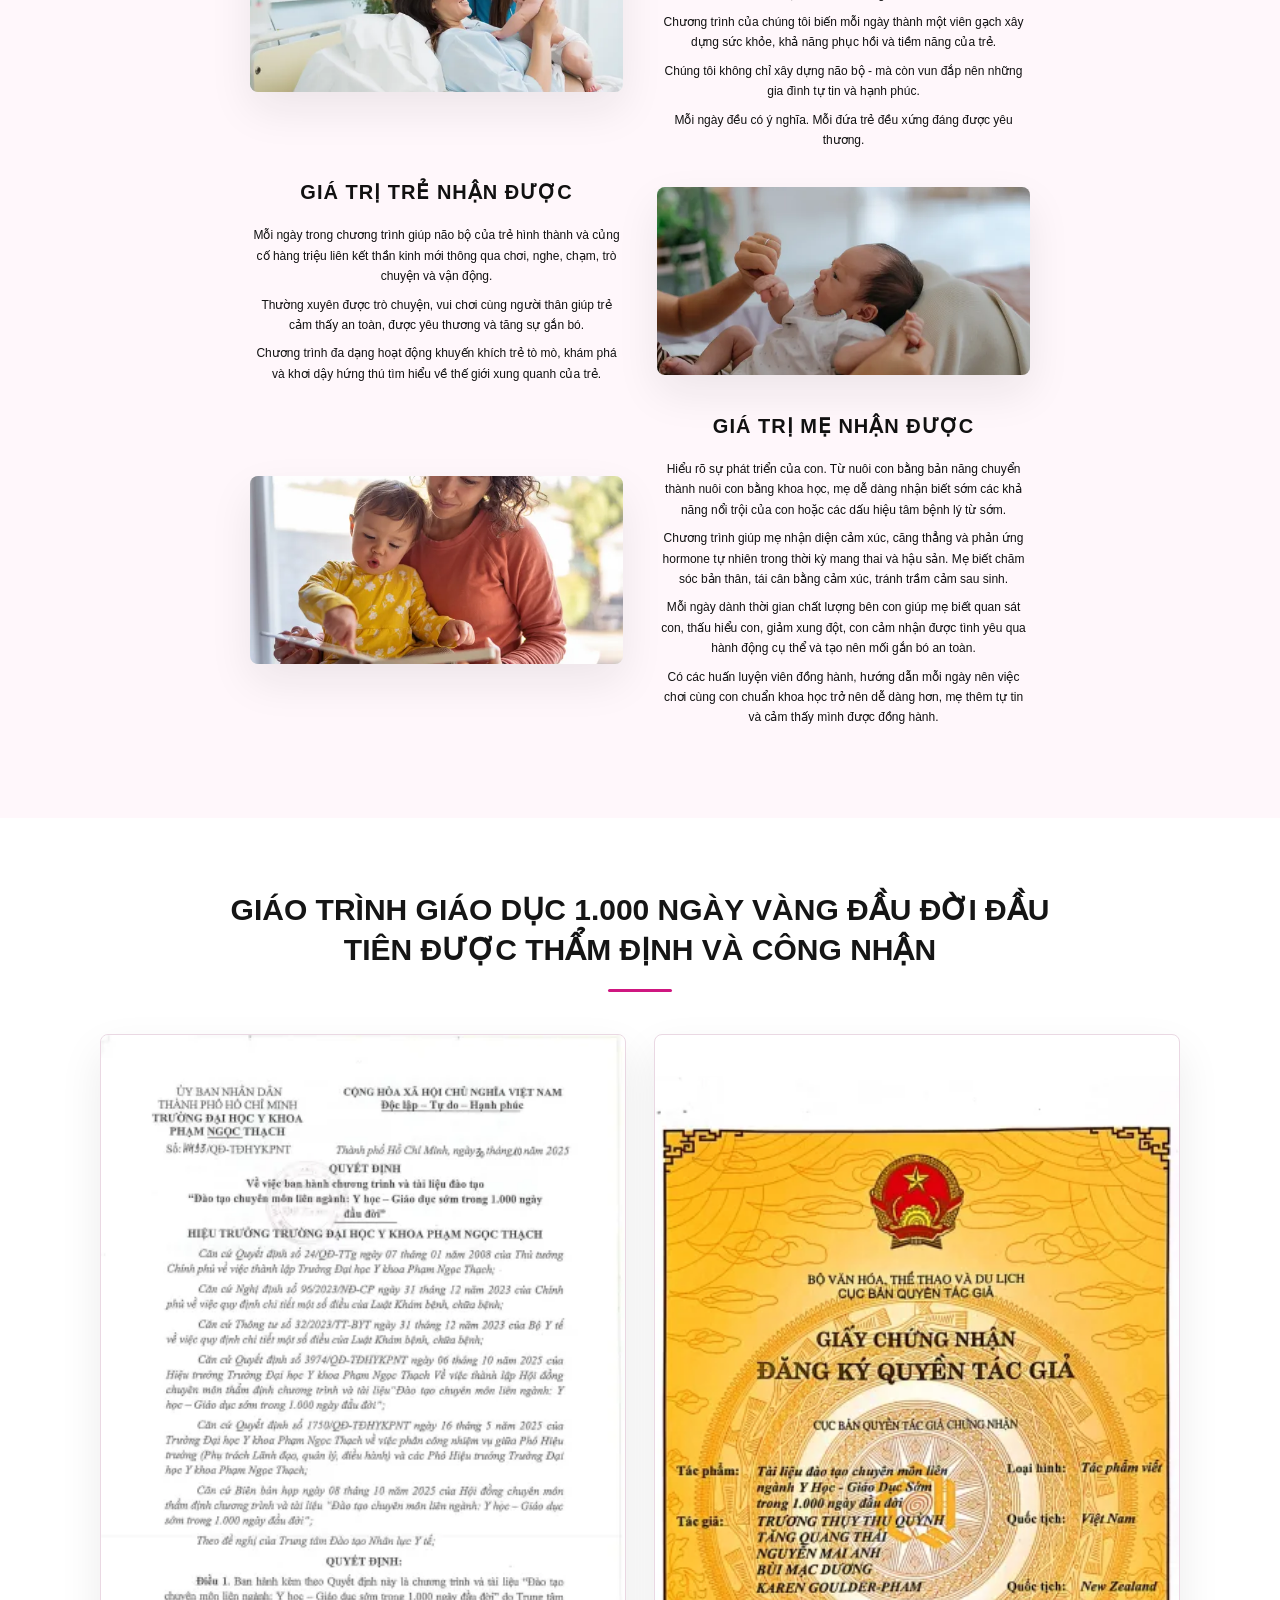
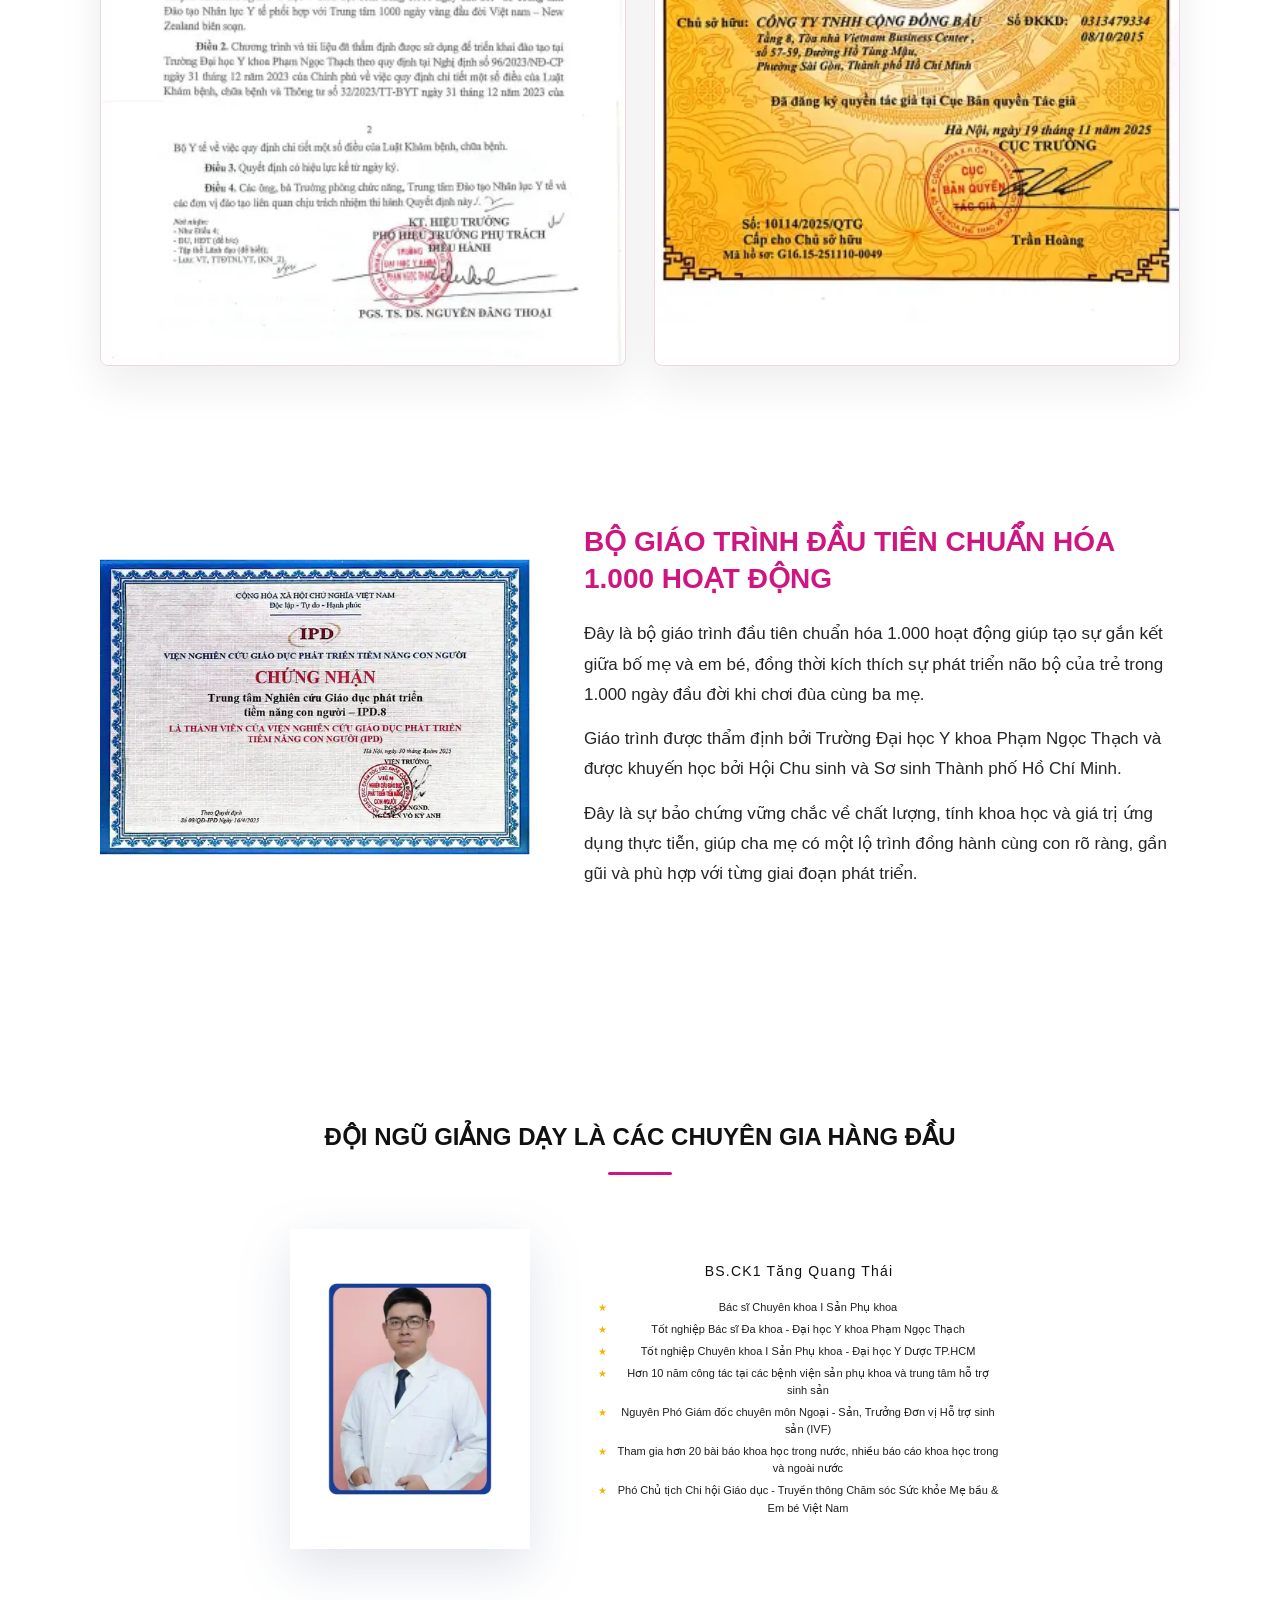
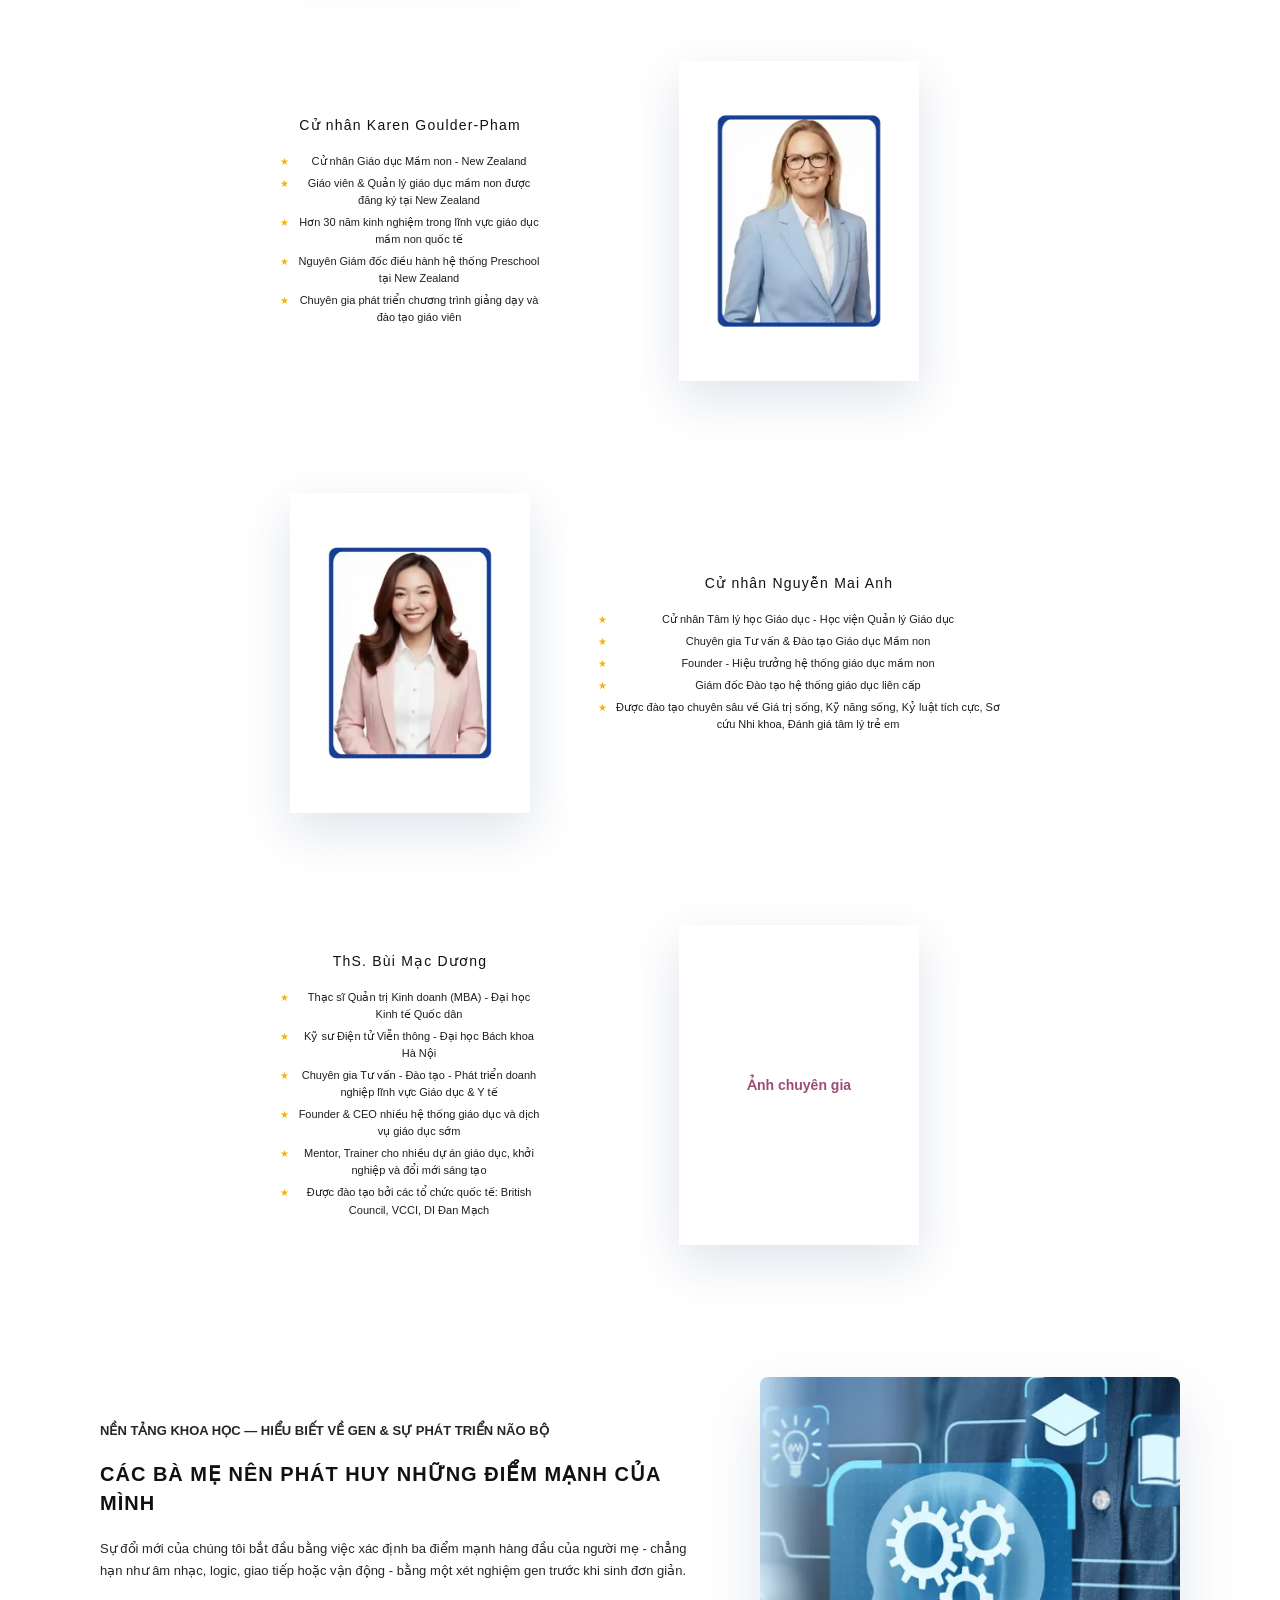
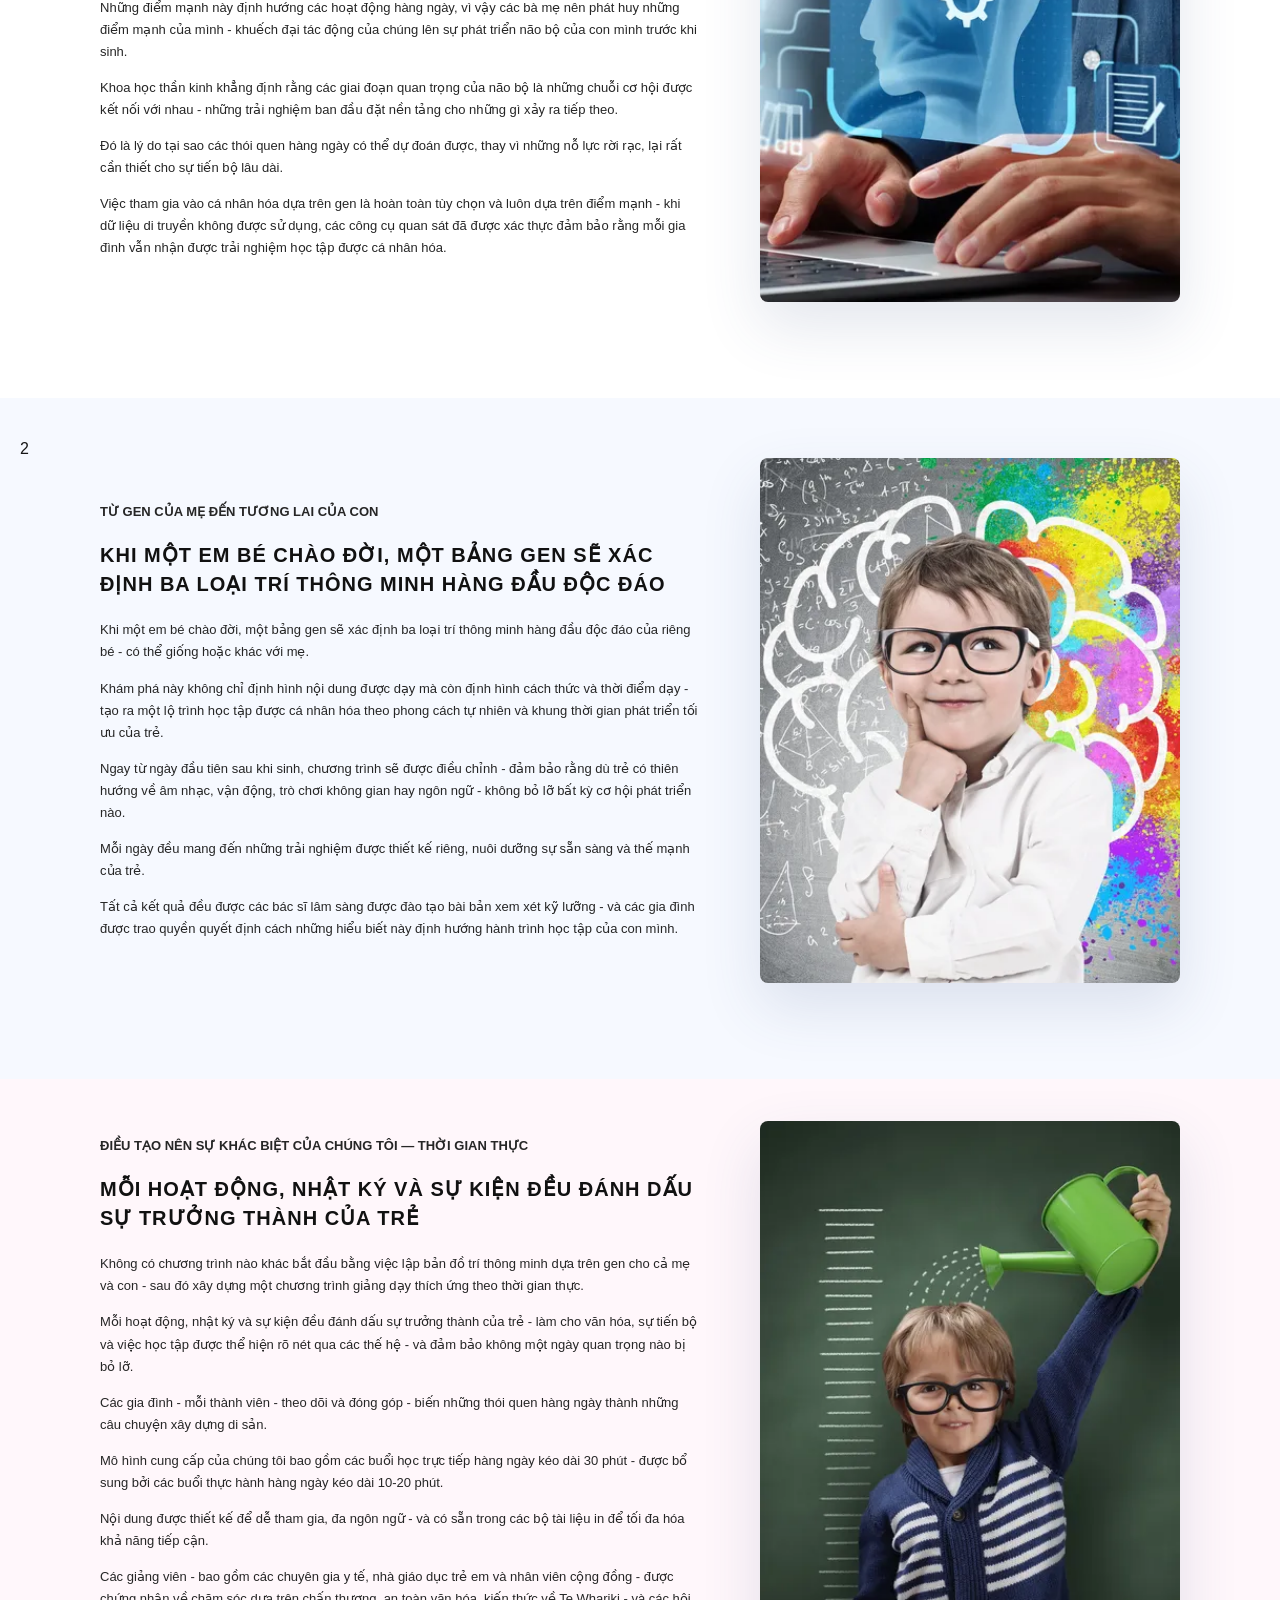
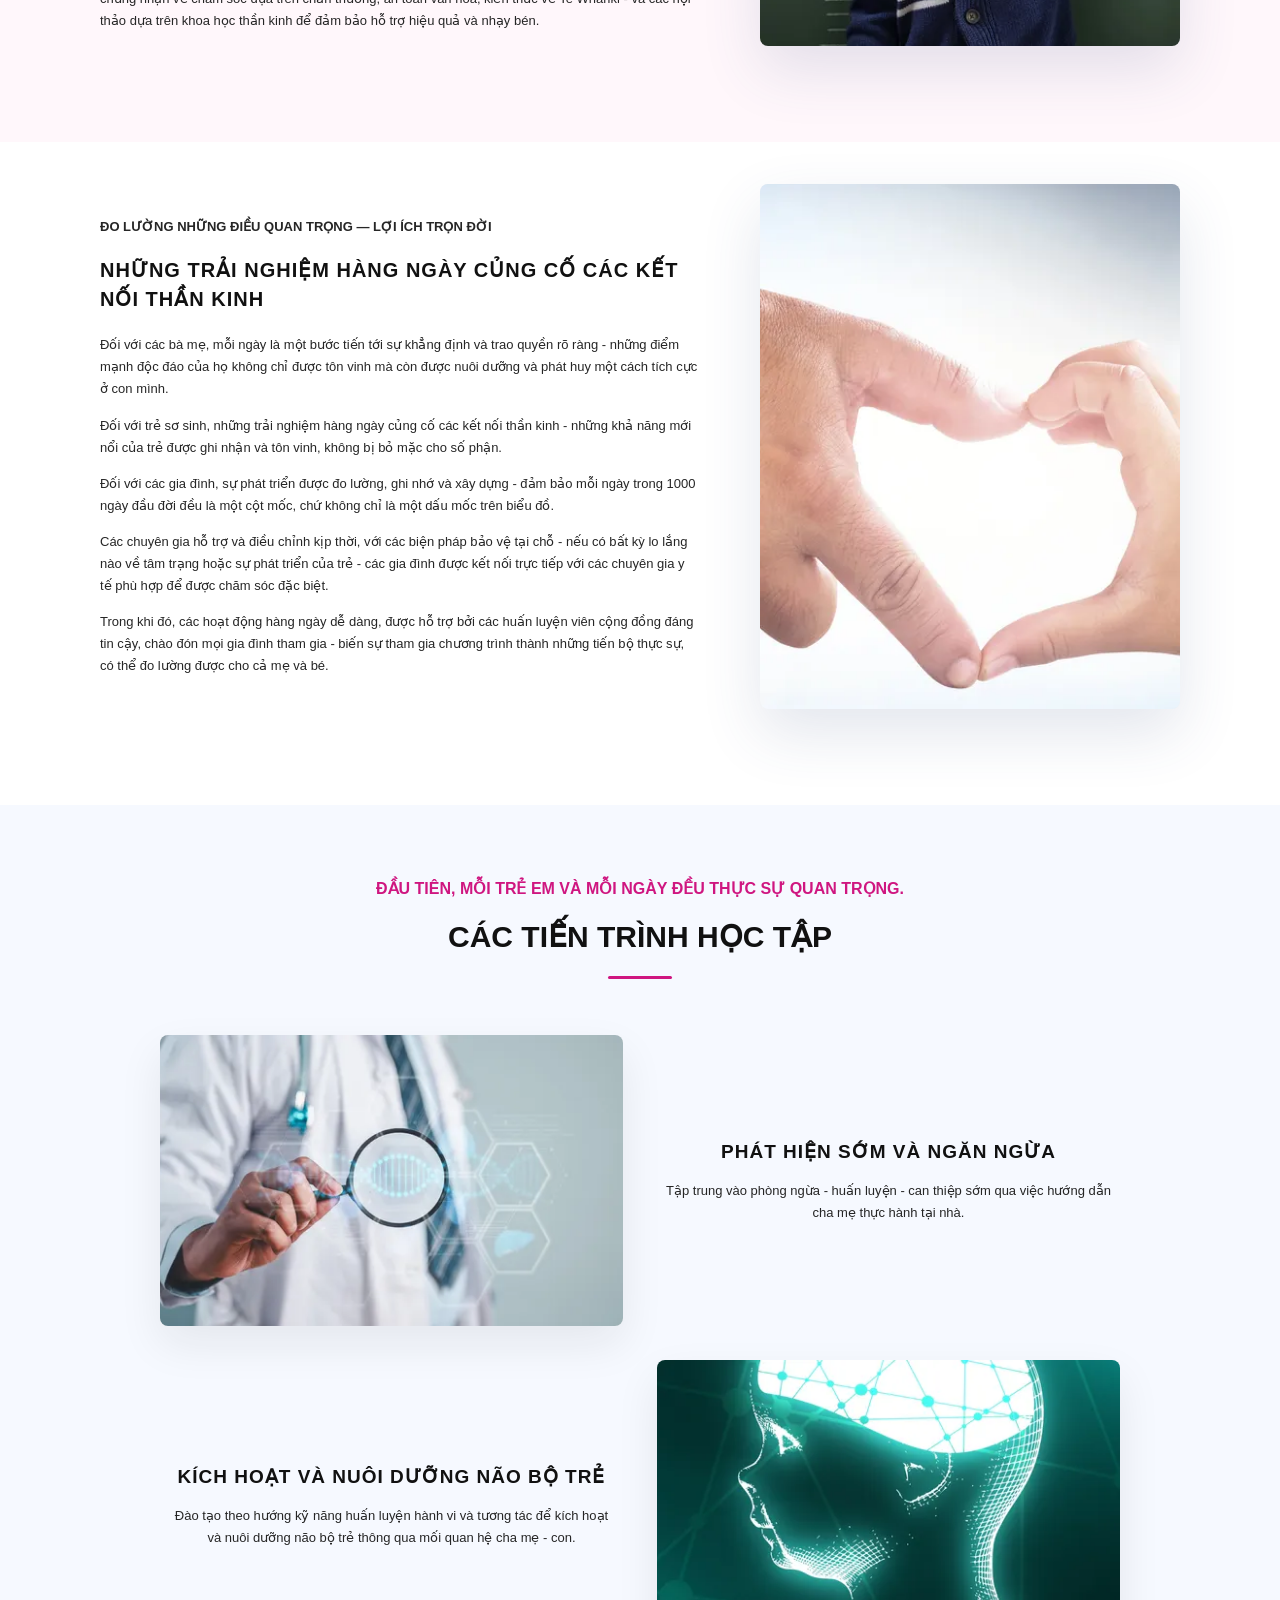
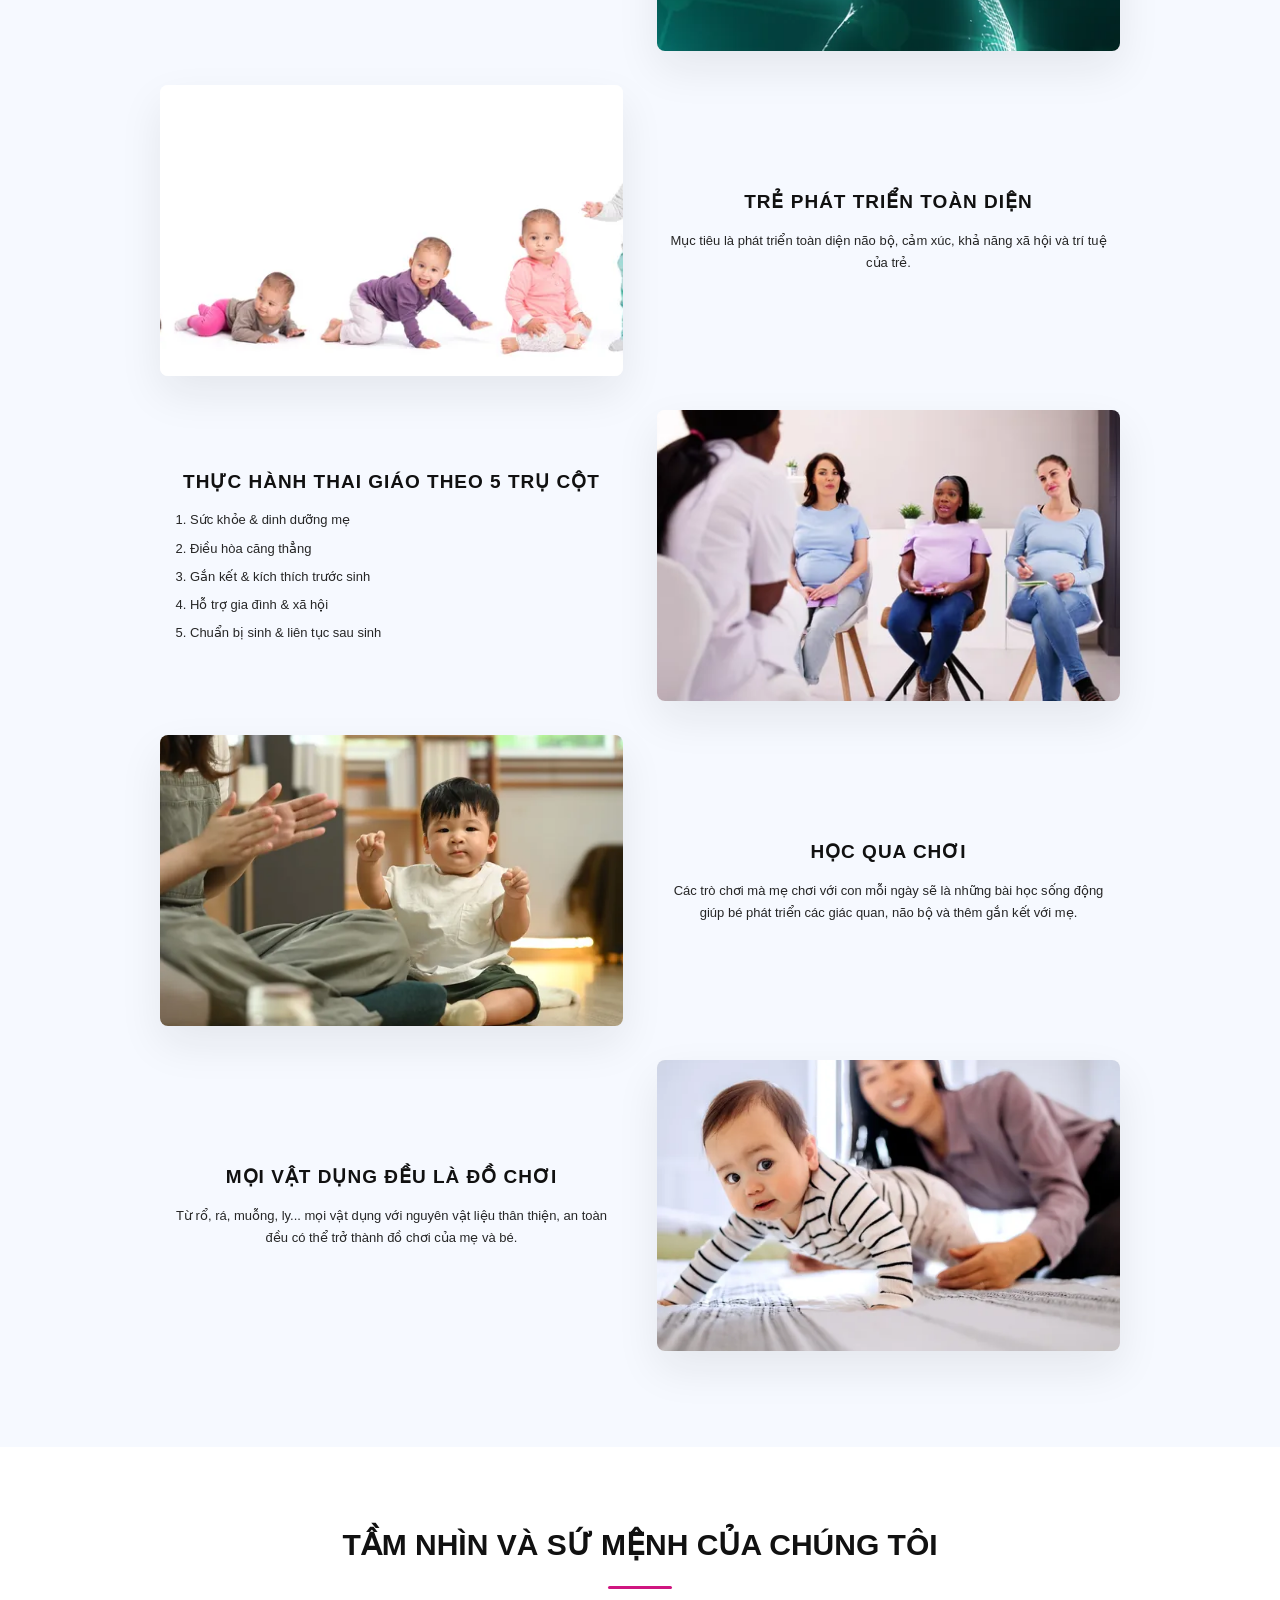
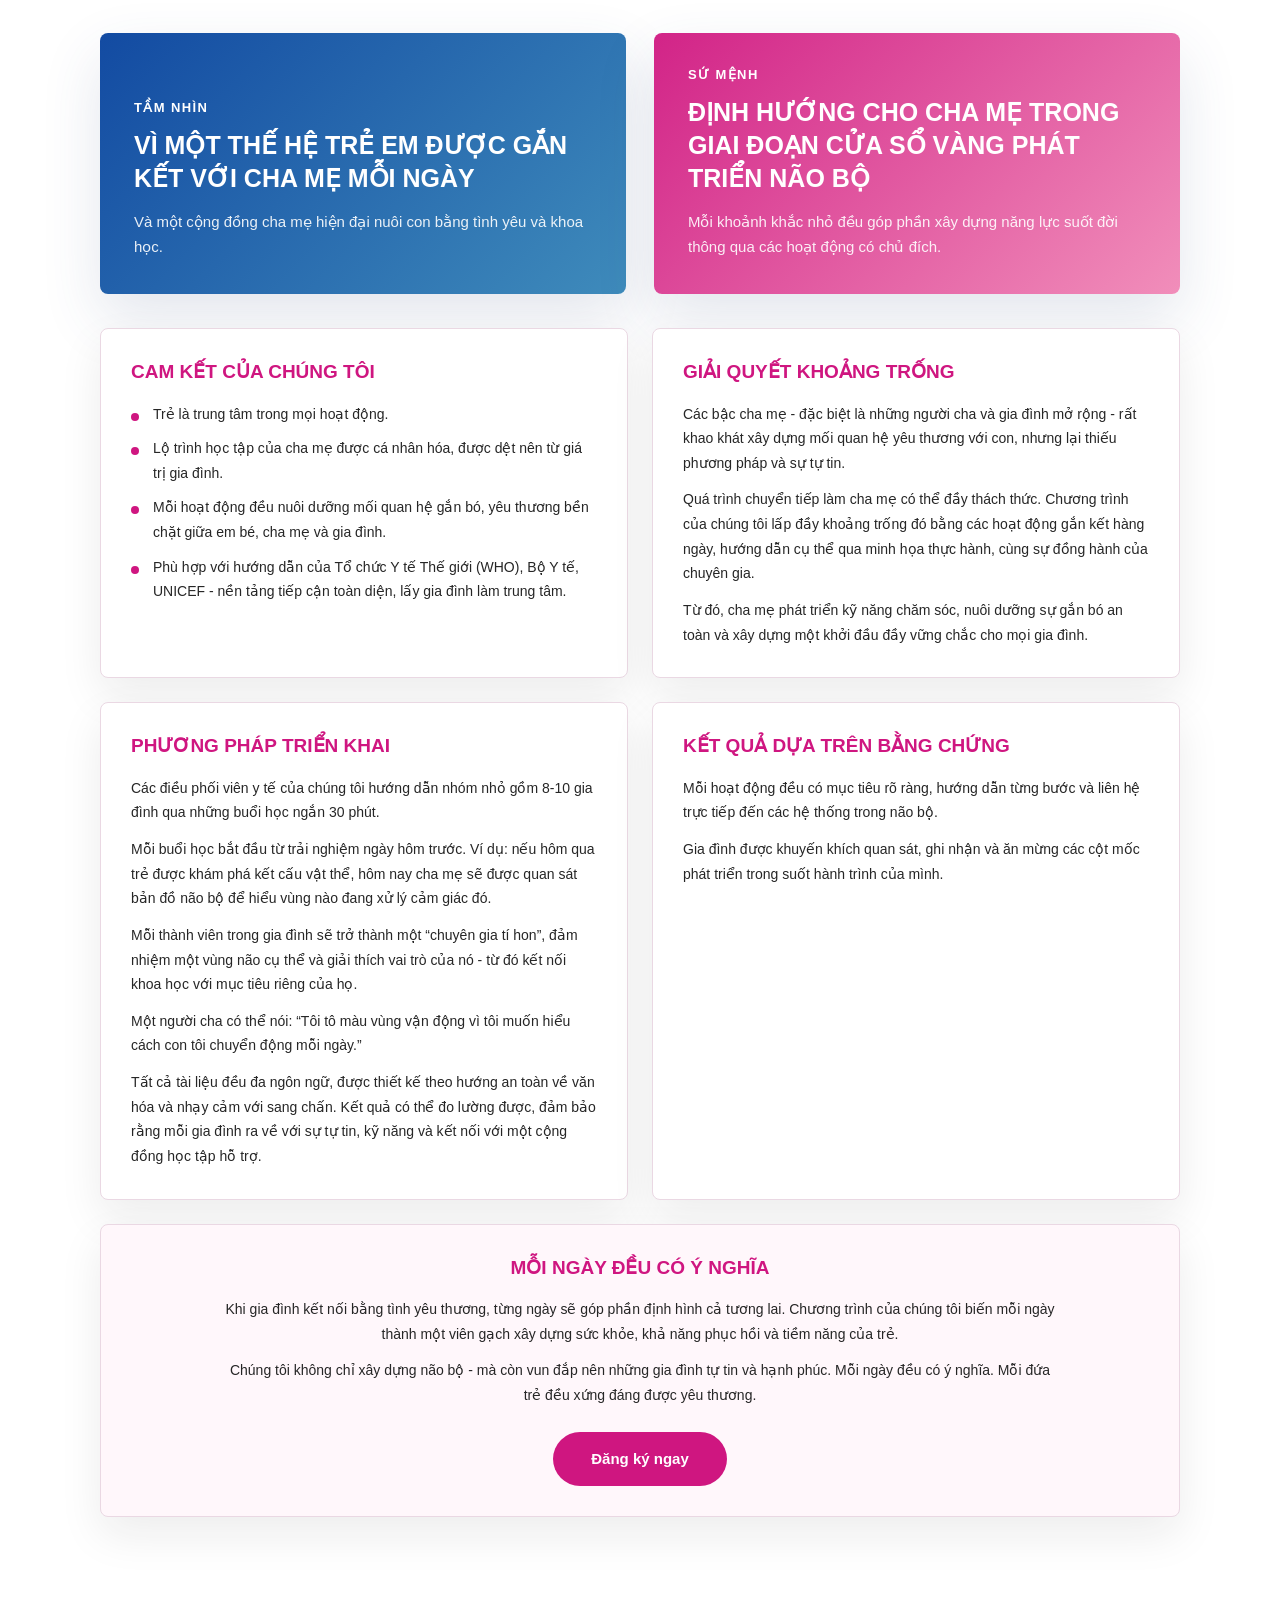
==== commit f558b385: "`Updated HTML, CSS, and JavaScript files with new content and features`" ====
--- a/index.html
+++ b/index.html
@@ -25,7 +25,31 @@
             <div class="hero-overlay"></div>
 
             <div class="hero-content">
-                <a href="https://zalo.me/s/1574123570655817701/detail-product/0CFFE3758B214BAE875F6826D3305C01?ref=GLI3DVAN&amp;source=invite&amp;default=true" class="hero-btn">Đăng ký ngay hôm nay!</a>
+                <p class="hero-eyebrow">IPD8 - 1.000 ngày vàng đầu đời</p>
+                <h1>Đồng hành cùng con từ những ngày đầu tiên</h1>
+                <p class="hero-description">
+                    Lộ trình giáo dục sớm cá nhân hóa, kết hợp khoa học phát triển não bộ, hoạt động hằng ngày và sự gắn kết yêu thương trong gia đình.
+                </p>
+
+                <div class="hero-actions">
+                    <a href="https://zalo.me/s/1574123570655817701/detail-product/0CFFE3758B214BAE875F6826D3305C01?ref=GLI3DVAN&amp;source=invite&amp;default=true" class="hero-btn">Đăng ký ngay hôm nay!</a>
+                    <a href="#curriculum" class="hero-btn hero-btn-secondary">Xem giáo trình</a>
+                </div>
+
+                <div class="hero-highlights" aria-label="Điểm nổi bật chương trình">
+                    <div>
+                        <strong>1.000+</strong>
+                        <span>hoạt động chuẩn hóa</span>
+                    </div>
+                    <div>
+                        <strong>0-2</strong>
+                        <span>tuổi nền tảng</span>
+                    </div>
+                    <div>
+                        <strong>Cá nhân hóa</strong>
+                        <span>theo mẹ và bé</span>
+                    </div>
+                </div>
             </div>
         </section>
 
@@ -250,7 +274,7 @@
             </div>
         </section>
 
-        <section class="curriculum-section">
+        <section class="curriculum-section" id="curriculum">
             <div class="curriculum-container">
                 <div class="curriculum-heading">
                     <p>Giáo trình giáo dục 1.000 ngày vàng đầu đời đầu tiên được thẩm định và công nhận</p>
@@ -400,9 +424,385 @@
                 </div>
             </div>
         </section>
+
+        <section class="child-gen-section">2
+            <div class="child-gen-container">
+                <div class="child-gen-content">
+                    <div class="child-gen-text">
+                        <p class="child-gen-eyebrow">Từ gen của mẹ đến tương lai của con</p>
+                        <h2>Khi một em bé chào đời, một bảng gen sẽ xác định ba loại trí thông minh hàng đầu độc đáo</h2>
+                        <p>
+                            Khi một em bé chào đời, một bảng gen sẽ xác định ba loại trí thông minh hàng đầu độc đáo của riêng bé -
+                            có thể giống hoặc khác với mẹ.
+                        </p>
+                        <p>
+                            Khám phá này không chỉ định hình nội dung được dạy mà còn định hình cách thức và thời điểm dạy -
+                            tạo ra một lộ trình học tập được cá nhân hóa theo phong cách tự nhiên và khung thời gian phát triển tối ưu của trẻ.
+                        </p>
+                        <p>
+                            Ngay từ ngày đầu tiên sau khi sinh, chương trình sẽ được điều chỉnh - đảm bảo rằng dù trẻ có thiên hướng về âm nhạc,
+                            vận động, trò chơi không gian hay ngôn ngữ - không bỏ lỡ bất kỳ cơ hội phát triển nào.
+                        </p>
+                        <p>
+                            Mỗi ngày đều mang đến những trải nghiệm được thiết kế riêng, nuôi dưỡng sự sẵn sàng và thế mạnh của trẻ.
+                        </p>
+                        <p>
+                            Tất cả kết quả đều được các bác sĩ lâm sàng được đào tạo bài bản xem xét kỹ lưỡng - và các gia đình được trao quyền
+                            quyết định cách những hiểu biết này định hướng hành trình học tập của con mình.
+                        </p>
+                    </div>
+
+                    <div class="child-gen-image">
+                        <img src="./images/child-gen-future.png" alt="Từ gen của mẹ đến tương lai của con" onload="this.parentElement.classList.add('has-image')" onerror="this.style.display='none'">
+                    </div>
+                </div>
+            </div>
+        </section>
+
+        <section class="real-time-section">
+            <div class="real-time-container">
+                <div class="real-time-content">
+                    <div class="real-time-text">
+                        <p class="real-time-eyebrow">Điều Tạo Nên Sự Khác Biệt Của Chúng Tôi — Thời Gian Thực</p>
+                        <h2>Mỗi hoạt động, nhật ký và sự kiện đều đánh dấu sự trưởng thành của trẻ</h2>
+                        <p>
+                            Không có chương trình nào khác bắt đầu bằng việc lập bản đồ trí thông minh dựa trên gen cho cả mẹ và con -
+                            sau đó xây dựng một chương trình giảng dạy thích ứng theo thời gian thực.
+                        </p>
+                        <p>
+                            Mỗi hoạt động, nhật ký và sự kiện đều đánh dấu sự trưởng thành của trẻ - làm cho văn hóa, sự tiến bộ và việc học tập
+                            được thể hiện rõ nét qua các thế hệ - và đảm bảo không một ngày quan trọng nào bị bỏ lỡ.
+                        </p>
+                        <p>
+                            Các gia đình - mỗi thành viên - theo dõi và đóng góp - biến những thói quen hàng ngày thành những câu chuyện xây dựng di sản.
+                        </p>
+                        <p>
+                            Mô hình cung cấp của chúng tôi bao gồm các buổi học trực tiếp hàng ngày kéo dài 30 phút -
+                            được bổ sung bởi các buổi thực hành hàng ngày kéo dài 10-20 phút.
+                        </p>
+                        <p>
+                            Nội dung được thiết kế để dễ tham gia, đa ngôn ngữ - và có sẵn trong các bộ tài liệu in để tối đa hóa khả năng tiếp cận.
+                        </p>
+                        <p>
+                            Các giảng viên - bao gồm các chuyên gia y tế, nhà giáo dục trẻ em và nhân viên cộng đồng - được chứng nhận về chăm sóc
+                            dựa trên chấn thương, an toàn văn hóa, kiến thức về Te Whariki - và các hội thảo dựa trên khoa học thần kinh để đảm bảo
+                            hỗ trợ hiệu quả và nhạy bén.
+                        </p>
+                    </div>
+
+                    <div class="real-time-image">
+                        <img src="./images/real-time-growth.png" alt="Mỗi hoạt động đánh dấu sự trưởng thành của trẻ" onload="this.parentElement.classList.add('has-image')" onerror="this.style.display='none'">
+                    </div>
+                </div>
+            </div>
+        </section>
+
+        <section class="lifelong-benefits-section">
+            <div class="lifelong-benefits-container">
+                <div class="lifelong-benefits-content">
+                    <div class="lifelong-benefits-text">
+                        <p class="lifelong-benefits-eyebrow">Đo lường những điều quan trọng — Lợi ích trọn đời</p>
+                        <h2>Những trải nghiệm hàng ngày củng cố các kết nối thần kinh</h2>
+                        <p>
+                            Đối với các bà mẹ, mỗi ngày là một bước tiến tới sự khẳng định và trao quyền rõ ràng -
+                            những điểm mạnh độc đáo của họ không chỉ được tôn vinh mà còn được nuôi dưỡng và phát huy một cách tích cực ở con mình.
+                        </p>
+                        <p>
+                            Đối với trẻ sơ sinh, những trải nghiệm hàng ngày củng cố các kết nối thần kinh -
+                            những khả năng mới nổi của trẻ được ghi nhận và tôn vinh, không bị bỏ mặc cho số phận.
+                        </p>
+                        <p>
+                            Đối với các gia đình, sự phát triển được đo lường, ghi nhớ và xây dựng - đảm bảo mỗi ngày trong 1000 ngày đầu đời
+                            đều là một cột mốc, chứ không chỉ là một dấu mốc trên biểu đồ.
+                        </p>
+                        <p>
+                            Các chuyên gia hỗ trợ và điều chỉnh kịp thời, với các biện pháp bảo vệ tại chỗ -
+                            nếu có bất kỳ lo lắng nào về tâm trạng hoặc sự phát triển của trẻ - các gia đình được kết nối trực tiếp
+                            với các chuyên gia y tế phù hợp để được chăm sóc đặc biệt.
+                        </p>
+                        <p>
+                            Trong khi đó, các hoạt động hàng ngày dễ dàng, được hỗ trợ bởi các huấn luyện viên cộng đồng đáng tin cậy,
+                            chào đón mọi gia đình tham gia - biến sự tham gia chương trình thành những tiến bộ thực sự,
+                            có thể đo lường được cho cả mẹ và bé.
+                        </p>
+                    </div>
+
+                    <div class="lifelong-benefits-image">
+                        <img src="./images/lifelong-benefits.png" alt="Đo lường lợi ích trọn đời cho mẹ và bé" onload="this.parentElement.classList.add('has-image')" onerror="this.style.display='none'">
+                    </div>
+                </div>
+            </div>
+        </section>
+
+        <section class="learning-process-section">
+            <div class="learning-process-container">
+                <div class="learning-process-heading">
+                    <p>Đầu tiên, mỗi trẻ em và mỗi ngày đều thực sự quan trọng.</p>
+                    <h2>Các tiến trình học tập</h2>
+                </div>
+
+                <div class="learning-process-grid">
+                    <div class="learning-process-image">
+                        <img src="./images/learning-process-1.png" alt="Phát hiện sớm và ngăn ngừa" onload="this.parentElement.classList.add('has-image')" onerror="this.style.display='none'">
+                    </div>
+
+                    <div class="learning-process-text">
+                        <h3>Phát hiện sớm và ngăn ngừa</h3>
+                        <p>
+                            Tập trung vào phòng ngừa - huấn luyện - can thiệp sớm qua việc hướng dẫn cha mẹ thực hành tại nhà.
+                        </p>
+                    </div>
+
+                    <div class="learning-process-text">
+                        <h3>Kích hoạt và nuôi dưỡng não bộ trẻ</h3>
+                        <p>
+                            Đào tạo theo hướng kỹ năng huấn luyện hành vi và tương tác để kích hoạt và nuôi dưỡng não bộ trẻ
+                            thông qua mối quan hệ cha mẹ - con.
+                        </p>
+                    </div>
+
+                    <div class="learning-process-image">
+                        <img src="./images/learning-process-2.png" alt="Kích hoạt và nuôi dưỡng não bộ trẻ" onload="this.parentElement.classList.add('has-image')" onerror="this.style.display='none'">
+                    </div>
+
+                    <div class="learning-process-image">
+                        <img src="./images/learning-process-3.png" alt="Trẻ phát triển toàn diện" onload="this.parentElement.classList.add('has-image')" onerror="this.style.display='none'">
+                    </div>
+
+                    <div class="learning-process-text">
+                        <h3>Trẻ phát triển toàn diện</h3>
+                        <p>
+                            Mục tiêu là phát triển toàn diện não bộ, cảm xúc, khả năng xã hội và trí tuệ của trẻ.
+                        </p>
+                    </div>
+
+                    <div class="learning-process-text">
+                        <h3>Thực hành thai giáo theo 5 trụ cột</h3>
+                        <ol>
+                            <li>Sức khỏe &amp; dinh dưỡng mẹ</li>
+                            <li>Điều hòa căng thẳng</li>
+                            <li>Gắn kết &amp; kích thích trước sinh</li>
+                            <li>Hỗ trợ gia đình &amp; xã hội</li>
+                            <li>Chuẩn bị sinh &amp; liên tục sau sinh</li>
+                        </ol>
+                    </div>
+
+                    <div class="learning-process-image">
+                        <img src="./images/learning-process-4.png" alt="Thực hành thai giáo theo 5 trụ cột" onload="this.parentElement.classList.add('has-image')" onerror="this.style.display='none'">
+                    </div>
+
+                    <div class="learning-process-image">
+                        <img src="./images/learning-process-5.png" alt="Học qua chơi" onload="this.parentElement.classList.add('has-image')" onerror="this.style.display='none'">
+                    </div>
+
+                    <div class="learning-process-text">
+                        <h3>Học qua chơi</h3>
+                        <p>
+                            Các trò chơi mà mẹ chơi với con mỗi ngày sẽ là những bài học sống động giúp bé phát triển
+                            các giác quan, não bộ và thêm gắn kết với mẹ.
+                        </p>
+                    </div>
+
+                    <div class="learning-process-text">
+                        <h3>Mọi vật dụng đều là đồ chơi</h3>
+                        <p>
+                            Từ rổ, rá, muỗng, ly... mọi vật dụng với nguyên vật liệu thân thiện, an toàn đều có thể
+                            trở thành đồ chơi của mẹ và bé.
+                        </p>
+                    </div>
+
+                    <div class="learning-process-image">
+                        <img src="./images/learning-process-6.png" alt="Mọi vật dụng đều là đồ chơi" onload="this.parentElement.classList.add('has-image')" onerror="this.style.display='none'">
+                    </div>
+                </div>
+            </div>
+        </section>
+
+        <section class="vision-mission-section">
+            <div class="vision-mission-container">
+                <div class="vision-mission-heading">
+                    <p>Tầm nhìn và sứ mệnh của chúng tôi</p>
+                </div>
+
+                <div class="vision-mission-grid">
+                    <article class="vision-mission-feature vision-card">
+                        <span>Tầm nhìn</span>
+                        <h2>Vì một thế hệ trẻ em được gắn kết với cha mẹ mỗi ngày</h2>
+                        <p>
+                            Và một cộng đồng cha mẹ hiện đại nuôi con bằng tình yêu và khoa học.
+                        </p>
+                    </article>
+
+                    <article class="vision-mission-feature mission-card">
+                        <span>Sứ mệnh</span>
+                        <h2>Định hướng cho cha mẹ trong giai đoạn cửa sổ vàng phát triển não bộ</h2>
+                        <p>
+                            Mỗi khoảnh khắc nhỏ đều góp phần xây dựng năng lực suốt đời thông qua các hoạt động có chủ đích.
+                        </p>
+                    </article>
+                </div>
+
+                <div class="vision-mission-content">
+                    <article class="vision-mission-block">
+                        <h3>Cam kết của chúng tôi</h3>
+                        <ul>
+                            <li>Trẻ là trung tâm trong mọi hoạt động.</li>
+                            <li>Lộ trình học tập của cha mẹ được cá nhân hóa, được dệt nên từ giá trị gia đình.</li>
+                            <li>Mỗi hoạt động đều nuôi dưỡng mối quan hệ gắn bó, yêu thương bền chặt giữa em bé, cha mẹ và gia đình.</li>
+                            <li>Phù hợp với hướng dẫn của Tổ chức Y tế Thế giới (WHO), Bộ Y tế, UNICEF - nền tảng tiếp cận toàn diện, lấy gia đình làm trung tâm.</li>
+                        </ul>
+                    </article>
+
+                    <article class="vision-mission-block">
+                        <h3>Giải quyết khoảng trống</h3>
+                        <p>
+                            Các bậc cha mẹ - đặc biệt là những người cha và gia đình mở rộng - rất khao khát xây dựng mối quan hệ yêu thương với con,
+                            nhưng lại thiếu phương pháp và sự tự tin.
+                        </p>
+                        <p>
+                            Quá trình chuyển tiếp làm cha mẹ có thể đầy thách thức. Chương trình của chúng tôi lấp đầy khoảng trống đó bằng các hoạt động
+                            gắn kết hàng ngày, hướng dẫn cụ thể qua minh họa thực hành, cùng sự đồng hành của chuyên gia.
+                        </p>
+                        <p>
+                            Từ đó, cha mẹ phát triển kỹ năng chăm sóc, nuôi dưỡng sự gắn bó an toàn và xây dựng một khởi đầu đầy vững chắc cho mọi gia đình.
+                        </p>
+                    </article>
+
+                    <article class="vision-mission-block">
+                        <h3>Phương pháp triển khai</h3>
+                        <p>
+                            Các điều phối viên y tế của chúng tôi hướng dẫn nhóm nhỏ gồm 8-10 gia đình qua những buổi học ngắn 30 phút.
+                        </p>
+                        <p>
+                            Mỗi buổi học bắt đầu từ trải nghiệm ngày hôm trước. Ví dụ: nếu hôm qua trẻ được khám phá kết cấu vật thể,
+                            hôm nay cha mẹ sẽ được quan sát bản đồ não bộ để hiểu vùng nào đang xử lý cảm giác đó.
+                        </p>
+                        <p>
+                            Mỗi thành viên trong gia đình sẽ trở thành một “chuyên gia tí hon”, đảm nhiệm một vùng não cụ thể và giải thích vai trò của nó -
+                            từ đó kết nối khoa học với mục tiêu riêng của họ.
+                        </p>
+                        <p>
+                            Một người cha có thể nói: “Tôi tô màu vùng vận động vì tôi muốn hiểu cách con tôi chuyển động mỗi ngày.”
+                        </p>
+                        <p>
+                            Tất cả tài liệu đều đa ngôn ngữ, được thiết kế theo hướng an toàn về văn hóa và nhạy cảm với sang chấn.
+                            Kết quả có thể đo lường được, đảm bảo rằng mỗi gia đình ra về với sự tự tin, kỹ năng và kết nối với một cộng đồng học tập hỗ trợ.
+                        </p>
+                    </article>
+
+                    <article class="vision-mission-block">
+                        <h3>Kết quả dựa trên bằng chứng</h3>
+                        <p>
+                            Mỗi hoạt động đều có mục tiêu rõ ràng, hướng dẫn từng bước và liên hệ trực tiếp đến các hệ thống trong não bộ.
+                        </p>
+                        <p>
+                            Gia đình được khuyến khích quan sát, ghi nhận và ăn mừng các cột mốc phát triển trong suốt hành trình của mình.
+                        </p>
+                    </article>
+
+                    <article class="vision-mission-block vision-mission-closing">
+                        <h3>Mỗi ngày đều có ý nghĩa</h3>
+                        <p>
+                            Khi gia đình kết nối bằng tình yêu thương, từng ngày sẽ góp phần định hình cả tương lai.
+                            Chương trình của chúng tôi biến mỗi ngày thành một viên gạch xây dựng sức khỏe, khả năng phục hồi và tiềm năng của trẻ.
+                        </p>
+                        <p>
+                            Chúng tôi không chỉ xây dựng não bộ - mà còn vun đắp nên những gia đình tự tin và hạnh phúc.
+                            Mỗi ngày đều có ý nghĩa. Mỗi đứa trẻ đều xứng đáng được yêu thương.
+                        </p>
+                        <a href="#registration-form" class="vision-mission-btn">Đăng ký ngay</a>
+                    </article>
+                </div>
+            </div>
+        </section>
+
+        <section class="contact-form-section" id="registration-form">
+            <div class="contact-form-container">
+                <h2>Liên hệ</h2>
+
+                <form class="contact-form" action="#" method="post">
+                    <label>
+                        <span>Tên*</span>
+                        <input type="text" name="name" required>
+                    </label>
+
+                    <label>
+                        <span>Email*</span>
+                        <input type="email" name="email" required>
+                    </label>
+
+                    <label>
+                        <span>Lời nhắn</span>
+                        <textarea name="message" rows="5"></textarea>
+                    </label>
+
+                    <label class="contact-form-checkbox">
+                        <input type="checkbox" name="newsletter" checked>
+                        <span>Đăng ký nhận thông tin</span>
+                    </label>
+
+                    <button type="submit">Send</button>
+                </form>
+
+                <p class="contact-form-note">
+                    This site is protected by reCAPTCHA and the Google
+                    <a href="#">Privacy Policy</a> and <a href="#">Terms of Service</a> apply.
+                </p>
+
+                <div class="contact-info">
+                    <h3>ipd8.org</h3>
+                    <p>Trụ Sở Hà Nội: A3-3203 58 Tố Hữu, Nam Từ Liêm, Hà Nội</p>
+                    <a href="tel:+84947701010">+84 94 770 10 10</a>
+                    <h4>Hours</h4>
+                    <p>Open today <span>09:00 am - 05:00 pm</span></p>
+                </div>
+            </div>
+        </section>
+
+        <section class="final-cta-section">
+            <div class="final-cta-container">
+                <p>1.000 ngày đầu đời là nền tảng cho cả hành trình phát triển của trẻ.</p>
+                <h2>Bắt đầu đồng hành cùng con bằng một lộ trình khoa học, gần gũi và cá nhân hóa.</h2>
+                <a href="#registration-form" class="final-cta-btn">Đăng ký ngay</a>
+            </div>
+        </section>
     </main>
 
     <div id="footer"></div>
+
+    <div class="chat-widget" id="chatWidget">
+        <div class="chat-panel" id="chatPanel" aria-hidden="true">
+            <div class="chat-panel-header">
+                <div>
+                    <strong>IPD8</strong>
+                    <span>Thường phản hồi trong giờ làm việc</span>
+                </div>
+                <button type="button" class="chat-close" id="chatClose" aria-label="Đóng chat">
+                    <i class="fa-solid fa-xmark"></i>
+                </button>
+            </div>
+
+            <div class="chat-panel-body">
+                <div class="chat-messages" id="chatMessages" aria-live="polite">
+                    <div class="chat-message bot">
+                        Xin chào, IPD8 có thể hỗ trợ gì cho ba mẹ hôm nay?
+                    </div>
+                </div>
+                <a href="#registration-form">Để lại thông tin tư vấn</a>
+            </div>
+
+            <form class="chat-input-form" id="chatForm">
+                <input type="text" id="chatInput" placeholder="Nhập tin nhắn..." autocomplete="off">
+                <button type="submit" aria-label="Gửi tin nhắn">
+                    <i class="fa-solid fa-paper-plane"></i>
+                </button>
+            </form>
+        </div>
+
+        <button type="button" class="chat-toggle" id="chatToggle" aria-label="Mở chat">
+            <i class="fa-solid fa-comments"></i>
+        </button>
+    </div>
 
     <script src="./script.js"></script>
 </body>
--- a/css/index.css
+++ b/css/index.css
@@ -1,8 +1,22 @@
+:root {
+    --color-ink: #151515;
+    --color-muted: #4b5563;
+    --color-pink: #cf1680;
+    --color-blue: #06419d;
+    --color-gold: #f4b400;
+    --band-blue: #f6f9ff;
+    --band-pink: #fff7fb;
+    --line-soft: #ead8e3;
+    --shadow-soft: 0 18px 44px rgba(21, 21, 21, 0.08);
+    --shadow-image: 0 24px 60px rgba(55, 79, 125, 0.14);
+}
+
 .home-page {
     width: 100%;
     min-height: 100vh;
     font-family: Arial, sans-serif;
     background: #ffffff;
+    color: var(--color-ink);
 }
 
 .hero-section {
@@ -31,21 +45,65 @@
 .hero-overlay {
     position: absolute;
     inset: 0;
-    background: rgba(0, 0, 0, 0.28);
+    background:
+        linear-gradient(90deg, rgba(0, 0, 0, 0.38), rgba(0, 0, 0, 0.1) 58%, rgba(0, 0, 0, 0.24)),
+        rgba(0, 0, 0, 0.16);
     z-index: 1;
 }
 
 .hero-content {
     position: absolute;
     left: 13.4%;
-    bottom: 14.5%;
+    bottom: 11.5%;
     z-index: 2;
+    width: min(720px, 72vw);
+    color: #ffffff;
+}
+
+.hero-eyebrow {
+    width: fit-content;
+    margin-bottom: 18px;
+    padding: 10px 18px;
+    border: 1px solid rgba(255, 255, 255, 0.38);
+    border-radius: 999px;
+    background: rgba(255, 255, 255, 0.12);
+    color: rgba(255, 255, 255, 0.92);
+    font-size: 14px;
+    line-height: 1.2;
+    font-weight: 700;
+    text-transform: uppercase;
+    backdrop-filter: blur(5px);
+}
+
+.hero-content h1 {
+    max-width: 720px;
+    margin-bottom: 20px;
+    color: #ffffff;
+    font-size: 58px;
+    line-height: 1.08;
+    font-weight: 700;
+    letter-spacing: 0;
+}
+
+.hero-description {
+    max-width: 640px;
+    margin-bottom: 30px;
+    color: rgba(255, 255, 255, 0.9);
+    font-size: 19px;
+    line-height: 1.55;
+}
+
+.hero-actions {
+    display: flex;
+    flex-wrap: wrap;
+    gap: 14px;
+    margin-bottom: 32px;
 }
 
 .hero-btn {
-    min-width: 315px;
-    height: 64px;
-    padding: 0 42px;
+    min-width: 218px;
+    height: 58px;
+    padding: 0 32px;
     display: inline-flex;
     justify-content: center;
     align-items: center;
@@ -56,8 +114,9 @@
     font-size: 18px;
     font-weight: 700;
     letter-spacing: 1px;
-    background: rgba(255, 255, 255, 0.02);
-    backdrop-filter: blur(2px);
+    background: rgba(207, 22, 128, 0.88);
+    box-shadow: 0 18px 38px rgba(0, 0, 0, 0.2);
+    backdrop-filter: blur(3px);
     transition: 0.25s ease;
 }
 
@@ -65,6 +124,48 @@
     background: #ffffff;
     color: #23434a;
     transform: translateY(-3px);
+}
+
+.hero-btn-secondary {
+    min-width: 174px;
+    background: rgba(255, 255, 255, 0.12);
+}
+
+.hero-highlights {
+    width: min(640px, 100%);
+    display: grid;
+    grid-template-columns: repeat(3, minmax(0, 1fr));
+    overflow: hidden;
+    border: 1px solid rgba(255, 255, 255, 0.24);
+    border-radius: 8px;
+    background: rgba(255, 255, 255, 0.12);
+    backdrop-filter: blur(8px);
+}
+
+.hero-highlights div {
+    min-height: 86px;
+    padding: 16px 18px;
+    display: grid;
+    align-content: center;
+    gap: 5px;
+}
+
+.hero-highlights div + div {
+    border-left: 1px solid rgba(255, 255, 255, 0.2);
+}
+
+.hero-highlights strong {
+    color: #ffffff;
+    font-size: 22px;
+    line-height: 1.15;
+    font-weight: 700;
+}
+
+.hero-highlights span {
+    color: rgba(255, 255, 255, 0.78);
+    font-size: 12px;
+    line-height: 1.35;
+    text-transform: uppercase;
 }
 
 .experience-section {
@@ -88,6 +189,8 @@
     aspect-ratio: 440 / 615;
     overflow: hidden;
     background: #f5f5f5;
+    border-radius: 8px;
+    box-shadow: var(--shadow-image);
 }
 
 .experience-image img {
@@ -112,7 +215,7 @@
 .experience-content h2 {
     max-width: 620px;
     margin-bottom: 28px;
-    color: #e50914;
+    color: var(--color-pink);
     font-size: 32px;
     line-height: 1.24;
     font-weight: 400;
@@ -123,14 +226,14 @@
 .experience-description {
     max-width: 620px;
     margin-bottom: 34px;
-    color: #0b23b7;
+    color: var(--color-blue);
     font-size: 20px;
     line-height: 1.42;
 }
 
 .experience-details {
     margin-bottom: 42px;
-    color: #0b23b7;
+    color: var(--color-blue);
     font-size: 20px;
     line-height: 1.42;
 }
@@ -147,7 +250,7 @@
     align-items: center;
     justify-content: center;
     border-radius: 999px;
-    background: #151515;
+    background: var(--color-ink);
     color: #ffffff;
     text-decoration: none;
     font-size: 18px;
@@ -156,14 +259,14 @@
 }
 
 .experience-btn:hover {
-    background: #e50914;
+    background: var(--color-pink);
     transform: translateY(-3px);
 }
 
 .lesson-section {
     width: 100%;
     padding: 92px 20px 112px;
-    background: #ffffff;
+    background: var(--band-blue);
 }
 
 .lesson-container {
@@ -175,6 +278,20 @@
 .lesson-heading {
     margin-bottom: 66px;
     text-align: center;
+}
+
+.lesson-heading::after,
+.thousand-days-heading::after,
+.values-heading::after,
+.curriculum-heading::after,
+.teaching-team-heading::after {
+    content: "";
+    width: 64px;
+    height: 3px;
+    display: block;
+    margin: 18px auto 0;
+    border-radius: 999px;
+    background: var(--color-pink);
 }
 
 .lesson-heading h2 {
@@ -201,6 +318,8 @@
     display: block;
     overflow: hidden;
     background: #e9e9e9;
+    border-radius: 8px;
+    box-shadow: var(--shadow-image);
 }
 
 .lesson-video iframe {
@@ -250,13 +369,13 @@
     align-items: center;
     justify-content: center;
     overflow: hidden;
-    border: 1px solid #f0cedf;
+    border: 1px solid var(--line-soft);
     border-radius: 8px;
     background: #ffffff;
     color: #9d4d75;
     font-size: 17px;
     font-weight: 700;
-    box-shadow: 0 18px 42px rgba(142, 52, 95, 0.09);
+    box-shadow: var(--shadow-soft);
 }
 
 .curriculum-certificate img {
@@ -317,7 +436,7 @@
 
 .curriculum-text h3 {
     margin-bottom: 22px;
-    color: #cf1680;
+    color: var(--color-pink);
     font-size: 28px;
     line-height: 1.3;
     font-weight: 700;
@@ -373,6 +492,8 @@
     aspect-ratio: 350 / 176;
     overflow: hidden;
     background: #f2f2f2;
+    border-radius: 8px;
+    box-shadow: var(--shadow-soft);
 }
 
 .thousand-days-image img {
@@ -410,7 +531,7 @@
     align-items: center;
     justify-content: center;
     border-radius: 999px;
-    background: #cf1680;
+    background: var(--color-pink);
     color: #ffffff;
     text-decoration: none;
     font-size: 11px;
@@ -426,7 +547,7 @@
 .values-section {
     width: 100%;
     padding: 42px 20px 90px;
-    background: #ffffff;
+    background: var(--band-pink);
     font-family: Arial, sans-serif;
 }
 
@@ -462,6 +583,8 @@
     aspect-ratio: 350 / 176;
     overflow: hidden;
     background: #f2f2f2;
+    border-radius: 8px;
+    box-shadow: var(--shadow-soft);
 }
 
 .values-image img {
@@ -543,6 +666,7 @@
     color: #9d4d75;
     font-size: 14px;
     font-weight: 700;
+    filter: drop-shadow(0 18px 26px rgba(55, 79, 125, 0.16));
 }
 
 .teaching-team-image::before {
@@ -596,45 +720,75 @@
     position: absolute;
     top: 0;
     left: 0;
-    color: #f4b400;
+    color: var(--color-gold);
     font-size: 10px;
     line-height: 1.7;
 }
 
-.science-foundation-section {
+.science-foundation-section,
+.child-gen-section,
+.real-time-section,
+.lifelong-benefits-section {
     width: 100%;
     padding: 42px 20px 96px;
     background: #ffffff;
     font-family: Arial, sans-serif;
 }
 
-.science-foundation-container {
+.child-gen-section {
+    background: var(--band-blue);
+}
+
+.real-time-section {
+    background: var(--band-pink);
+}
+
+.lifelong-benefits-section {
+    background: #ffffff;
+}
+
+.science-foundation-container,
+.child-gen-container,
+.real-time-container,
+.lifelong-benefits-container {
     width: 100%;
     max-width: 1080px;
     margin: 0 auto;
 }
 
-.science-foundation-content {
+.science-foundation-content,
+.child-gen-content,
+.real-time-content,
+.lifelong-benefits-content {
     display: grid;
     grid-template-columns: minmax(0, 1fr) minmax(320px, 420px);
     align-items: center;
     gap: 62px;
 }
 
-.science-foundation-text {
+.science-foundation-text,
+.child-gen-text,
+.real-time-text,
+.lifelong-benefits-text {
     max-width: 640px;
 }
 
-.science-foundation-eyebrow {
+.science-foundation-eyebrow,
+.child-gen-eyebrow,
+.real-time-eyebrow,
+.lifelong-benefits-eyebrow {
     margin-bottom: 18px;
-    color: #cf1680;
+    color: var(--color-pink);
     font-size: 16px;
     line-height: 1.45;
     font-weight: 700;
     text-transform: uppercase;
 }
 
-.science-foundation-text h2 {
+.science-foundation-text h2,
+.child-gen-text h2,
+.real-time-text h2,
+.lifelong-benefits-text h2 {
     margin-bottom: 20px;
     color: #111111;
     font-size: 20px;
@@ -644,17 +798,26 @@
     text-transform: uppercase;
 }
 
-.science-foundation-text p {
+.science-foundation-text p,
+.child-gen-text p,
+.real-time-text p,
+.lifelong-benefits-text p {
     color: #262626;
     font-size: 13px;
     line-height: 1.7;
 }
 
-.science-foundation-text p + p {
+.science-foundation-text p + p,
+.child-gen-text p + p,
+.real-time-text p + p,
+.lifelong-benefits-text p + p {
     margin-top: 14px;
 }
 
-.science-foundation-image {
+.science-foundation-image,
+.child-gen-image,
+.real-time-image,
+.lifelong-benefits-image {
     width: 100%;
     aspect-ratio: 4 / 5;
     display: flex;
@@ -665,21 +828,485 @@
     color: #9d4d75;
     font-size: 16px;
     font-weight: 700;
+    border-radius: 8px;
+    box-shadow: var(--shadow-image);
 }
 
 .science-foundation-image::before {
     content: "Ảnh nền tảng khoa học";
 }
 
-.science-foundation-image.has-image::before {
+.child-gen-image::before {
+    content: "Ảnh gen và tương lai";
+}
+
+.real-time-image::before {
+    content: "Ảnh thời gian thực";
+}
+
+.lifelong-benefits-image::before {
+    content: "Ảnh lợi ích trọn đời";
+}
+
+.science-foundation-image.has-image::before,
+.child-gen-image.has-image::before,
+.real-time-image.has-image::before,
+.lifelong-benefits-image.has-image::before {
     display: none;
 }
 
-.science-foundation-image img {
+.science-foundation-image img,
+.child-gen-image img,
+.real-time-image img,
+.lifelong-benefits-image img {
     width: 100%;
     height: 100%;
     display: block;
     object-fit: cover;
+}
+
+.learning-process-section {
+    width: 100%;
+    padding: 72px 20px 96px;
+    background: var(--band-blue);
+    font-family: Arial, sans-serif;
+}
+
+.learning-process-container {
+    width: 100%;
+    max-width: 960px;
+    margin: 0 auto;
+}
+
+.learning-process-heading {
+    max-width: 760px;
+    margin: 0 auto 56px;
+    text-align: center;
+}
+
+.learning-process-heading p {
+    margin-bottom: 16px;
+    color: var(--color-pink);
+    font-size: 16px;
+    line-height: 1.5;
+    font-weight: 700;
+    text-transform: uppercase;
+}
+
+.learning-process-heading h2 {
+    color: #111111;
+    font-size: 30px;
+    line-height: 1.3;
+    font-weight: 700;
+    text-transform: uppercase;
+}
+
+.learning-process-heading::after {
+    content: "";
+    width: 64px;
+    height: 3px;
+    display: block;
+    margin: 20px auto 0;
+    border-radius: 999px;
+    background: var(--color-pink);
+}
+
+.learning-process-grid {
+    display: grid;
+    grid-template-columns: repeat(2, minmax(0, 1fr));
+    align-items: center;
+    gap: 34px;
+}
+
+.learning-process-image {
+    width: 100%;
+    aspect-ratio: 350 / 220;
+    display: flex;
+    align-items: center;
+    justify-content: center;
+    overflow: hidden;
+    border-radius: 8px;
+    background: #ffffff;
+    color: #9d4d75;
+    font-size: 15px;
+    font-weight: 700;
+    box-shadow: var(--shadow-soft);
+}
+
+.learning-process-image::before {
+    content: "Ảnh tiến trình";
+}
+
+.learning-process-image.has-image::before {
+    display: none;
+}
+
+.learning-process-image img {
+    width: 100%;
+    height: 100%;
+    display: block;
+    object-fit: cover;
+}
+
+.learning-process-text {
+    padding: 0 8px;
+    text-align: center;
+}
+
+.learning-process-text h3 {
+    margin-bottom: 14px;
+    color: #111111;
+    font-size: 19px;
+    line-height: 1.45;
+    font-weight: 700;
+    letter-spacing: 1px;
+    text-transform: uppercase;
+}
+
+.learning-process-text p,
+.learning-process-text li {
+    color: #262626;
+    font-size: 13px;
+    line-height: 1.7;
+}
+
+.learning-process-text ol {
+    display: grid;
+    gap: 6px;
+    margin: 0;
+    padding-left: 22px;
+    text-align: left;
+}
+
+.vision-mission-section {
+    width: 100%;
+    padding: 78px 20px 96px;
+    background: #ffffff;
+    font-family: Arial, sans-serif;
+}
+
+.vision-mission-container {
+    width: 100%;
+    max-width: 1080px;
+    margin: 0 auto;
+}
+
+.vision-mission-heading {
+    margin-bottom: 44px;
+    text-align: center;
+}
+
+.vision-mission-heading p {
+    color: #111111;
+    font-size: 30px;
+    line-height: 1.35;
+    font-weight: 700;
+    text-transform: uppercase;
+}
+
+.vision-mission-heading::after {
+    content: "";
+    width: 64px;
+    height: 3px;
+    display: block;
+    margin: 20px auto 0;
+    border-radius: 999px;
+    background: var(--color-pink);
+}
+
+.vision-mission-grid {
+    display: grid;
+    grid-template-columns: repeat(2, minmax(0, 1fr));
+    gap: 28px;
+    margin-bottom: 34px;
+}
+
+.vision-mission-feature {
+    min-height: 260px;
+    padding: 34px;
+    display: flex;
+    flex-direction: column;
+    justify-content: flex-end;
+    border-radius: 8px;
+    color: #ffffff;
+    box-shadow: var(--shadow-image);
+}
+
+.vision-card {
+    background: linear-gradient(135deg, rgba(6, 65, 157, 0.95), rgba(31, 120, 176, 0.86));
+}
+
+.mission-card {
+    background: linear-gradient(135deg, rgba(207, 22, 128, 0.94), rgba(238, 117, 171, 0.82));
+}
+
+.vision-mission-feature span {
+    margin-bottom: 14px;
+    font-size: 13px;
+    font-weight: 700;
+    letter-spacing: 1.4px;
+    text-transform: uppercase;
+}
+
+.vision-mission-feature h2 {
+    margin-bottom: 14px;
+    color: #ffffff;
+    font-size: 25px;
+    line-height: 1.32;
+    font-weight: 700;
+    text-transform: uppercase;
+}
+
+.vision-mission-feature p {
+    color: rgba(255, 255, 255, 0.9);
+    font-size: 15px;
+    line-height: 1.7;
+}
+
+.vision-mission-content {
+    display: grid;
+    grid-template-columns: repeat(2, minmax(0, 1fr));
+    gap: 24px;
+}
+
+.vision-mission-block {
+    padding: 30px;
+    border: 1px solid var(--line-soft);
+    border-radius: 8px;
+    background: #ffffff;
+    box-shadow: var(--shadow-soft);
+}
+
+.vision-mission-block h3 {
+    margin-bottom: 16px;
+    color: var(--color-pink);
+    font-size: 19px;
+    line-height: 1.4;
+    font-weight: 700;
+    text-transform: uppercase;
+}
+
+.vision-mission-block p,
+.vision-mission-block li {
+    color: #262626;
+    font-size: 14px;
+    line-height: 1.76;
+}
+
+.vision-mission-block p + p {
+    margin-top: 12px;
+}
+
+.vision-mission-block ul {
+    display: grid;
+    gap: 10px;
+    margin: 0;
+    padding: 0;
+    list-style: none;
+}
+
+.vision-mission-block li {
+    position: relative;
+    padding-left: 22px;
+}
+
+.vision-mission-block li::before {
+    content: "";
+    position: absolute;
+    top: 11px;
+    left: 0;
+    width: 8px;
+    height: 8px;
+    border-radius: 999px;
+    background: var(--color-pink);
+}
+
+.vision-mission-closing {
+    grid-column: 1 / -1;
+    text-align: center;
+    background: var(--band-pink);
+}
+
+.vision-mission-closing p {
+    max-width: 840px;
+    margin-right: auto;
+    margin-left: auto;
+}
+
+.vision-mission-btn {
+    min-width: 174px;
+    height: 54px;
+    margin-top: 24px;
+    padding: 0 30px;
+    display: inline-flex;
+    align-items: center;
+    justify-content: center;
+    border-radius: 999px;
+    background: var(--color-pink);
+    color: #ffffff;
+    text-decoration: none;
+    font-size: 15px;
+    font-weight: 700;
+    transition: 0.25s ease;
+}
+
+.vision-mission-btn:hover {
+    background: var(--color-blue);
+    transform: translateY(-3px);
+}
+
+.contact-form-section {
+    width: 100%;
+    padding: 82px 20px 88px;
+    background: #ffffff;
+    font-family: Arial, sans-serif;
+}
+
+.contact-form-container {
+    width: 100%;
+    max-width: 640px;
+    margin: 0 auto;
+    text-align: center;
+}
+
+.contact-form-container h2 {
+    margin-bottom: 72px;
+    color: #111111;
+    font-size: 22px;
+    line-height: 1.35;
+    font-weight: 400;
+}
+
+.contact-form {
+    display: grid;
+    gap: 28px;
+    text-align: left;
+}
+
+.contact-form label {
+    display: grid;
+    gap: 10px;
+}
+
+.contact-form label > span {
+    color: #111111;
+    font-size: 15px;
+    line-height: 1.4;
+}
+
+.contact-form input[type="text"],
+.contact-form input[type="email"],
+.contact-form textarea {
+    width: 100%;
+    border: 0;
+    border-bottom: 1px solid #6f6f6f;
+    border-radius: 0;
+    outline: 0;
+    background: transparent;
+    color: #111111;
+    font: inherit;
+    font-size: 15px;
+}
+
+.contact-form input[type="text"],
+.contact-form input[type="email"] {
+    height: 34px;
+}
+
+.contact-form textarea {
+    min-height: 102px;
+    resize: vertical;
+}
+
+.contact-form input[type="text"]:focus,
+.contact-form input[type="email"]:focus,
+.contact-form textarea:focus {
+    border-bottom-color: var(--color-pink);
+}
+
+.contact-form-checkbox {
+    width: fit-content;
+    margin: 0 auto;
+    display: flex !important;
+    grid-template-columns: none !important;
+    align-items: center;
+    gap: 8px !important;
+    cursor: pointer;
+}
+
+.contact-form-checkbox input {
+    width: 14px;
+    height: 14px;
+    accent-color: var(--color-pink);
+}
+
+.contact-form button {
+    width: 106px;
+    height: 48px;
+    margin: -8px auto 0;
+    border: 1px solid #111111;
+    border-radius: 999px;
+    background: #ffffff;
+    color: #111111;
+    font-size: 14px;
+    cursor: pointer;
+    transition: 0.25s ease;
+}
+
+.contact-form button:hover {
+    border-color: var(--color-pink);
+    background: var(--color-pink);
+    color: #ffffff;
+    transform: translateY(-2px);
+}
+
+.contact-form-note {
+    margin: 28px auto 46px;
+    color: #858594;
+    font-size: 12px;
+    line-height: 1.6;
+}
+
+.contact-form-note a,
+.contact-info a,
+.contact-info span {
+    color: var(--color-pink);
+    text-decoration: none;
+}
+
+.contact-info {
+    text-align: center;
+}
+
+.contact-info h3 {
+    margin-bottom: 20px;
+    color: #111111;
+    font-size: 24px;
+    line-height: 1.35;
+    font-weight: 400;
+    letter-spacing: 2px;
+}
+
+.contact-info p {
+    margin-bottom: 22px;
+    color: #111111;
+    font-size: 14px;
+    line-height: 1.7;
+}
+
+.contact-info > a {
+    display: inline-block;
+    margin-bottom: 34px;
+    font-size: 15px;
+}
+
+.contact-info h4 {
+    margin-bottom: 20px;
+    color: #111111;
+    font-size: 22px;
+    line-height: 1.35;
+    font-weight: 400;
+    letter-spacing: 2px;
 }
 
 .family-quote-section {
@@ -714,13 +1341,13 @@
     left: 0;
     width: 5px;
     border-radius: 999px;
-    background: #cf1680;
+    background: var(--color-pink);
 }
 
 .family-quote-mark {
     display: inline-block;
     height: auto;
-    color: #cf1680;
+    color: var(--color-pink);
     font-size: 44px;
     line-height: 0;
     font-weight: 700;
@@ -738,7 +1365,7 @@
 
 .family-quote-close {
     display: inline-block;
-    color: #cf1680;
+    color: var(--color-pink);
     font-size: 44px;
     line-height: 0;
     font-weight: 700;
@@ -750,7 +1377,7 @@
     height: 2px;
     margin: 30px 0 22px;
     display: block;
-    background: #cf1680;
+    background: var(--color-pink);
 }
 
 .family-quote-content p {
@@ -780,7 +1407,7 @@
 .center-intro-section {
     width: 100%;
     padding: 88px 20px 96px;
-    background: #ffffff;
+    background: var(--band-blue);
     font-family: Arial, sans-serif;
 }
 
@@ -806,7 +1433,7 @@
 }
 
 .center-intro-brand p {
-    color: #cf1680;
+    color: var(--color-pink);
     font-size: 15px;
     font-weight: 700;
     letter-spacing: 0.6px;
@@ -824,7 +1451,62 @@
     bottom: 6px;
     left: 0;
     width: 1px;
-    background: #e8d3df;
+    background: var(--line-soft);
+}
+
+.final-cta-section {
+    width: 100%;
+    padding: 78px 20px 88px;
+    background: var(--color-blue);
+    color: #ffffff;
+    font-family: Arial, sans-serif;
+}
+
+.final-cta-container {
+    width: 100%;
+    max-width: 840px;
+    margin: 0 auto;
+    text-align: center;
+}
+
+.final-cta-container p {
+    margin-bottom: 18px;
+    color: rgba(255, 255, 255, 0.84);
+    font-size: 16px;
+    line-height: 1.6;
+    font-weight: 700;
+    text-transform: uppercase;
+}
+
+.final-cta-container h2 {
+    max-width: 760px;
+    margin: 0 auto 34px;
+    color: #ffffff;
+    font-size: 30px;
+    line-height: 1.35;
+    font-weight: 700;
+}
+
+.final-cta-btn {
+    min-width: 196px;
+    height: 58px;
+    padding: 0 34px;
+    display: inline-flex;
+    align-items: center;
+    justify-content: center;
+    border-radius: 999px;
+    background: #ffffff;
+    color: var(--color-blue);
+    text-decoration: none;
+    font-size: 16px;
+    font-weight: 700;
+    transition: 0.25s ease;
+}
+
+.final-cta-btn:hover {
+    background: var(--color-pink);
+    color: #ffffff;
+    transform: translateY(-3px);
 }
 
 .center-intro-content h2 {
@@ -848,12 +1530,16 @@
 
     .hero-content {
         left: 10%;
-        bottom: 13%;
+        bottom: 10%;
+    }
+
+    .hero-content h1 {
+        font-size: 50px;
     }
 
     .hero-btn {
-        min-width: 290px;
-        height: 60px;
+        min-width: 204px;
+        height: 56px;
         font-size: 17px;
     }
 
@@ -898,12 +1584,16 @@
     .center-intro-container {
         gap: 52px;
     }
+
+    .final-cta-container h2 {
+        font-size: 27px;
+    }
 }
 
 @media (max-width: 900px) {
     .hero-section {
-        height: 82vh;
-        min-height: 560px;
+        height: auto;
+        min-height: 720px;
     }
 
     .hero-banner img {
@@ -912,18 +1602,41 @@
 
     .hero-content {
         left: 50%;
-        bottom: 13%;
+        bottom: 9%;
         transform: translateX(-50%);
-        width: 100%;
+        width: min(680px, 100%);
         padding: 0 20px;
         text-align: center;
     }
 
+    .hero-eyebrow {
+        margin-right: auto;
+        margin-left: auto;
+    }
+
+    .hero-content h1 {
+        font-size: 42px;
+    }
+
+    .hero-description {
+        margin-right: auto;
+        margin-left: auto;
+        font-size: 17px;
+    }
+
+    .hero-actions {
+        justify-content: center;
+    }
+
     .hero-btn {
         min-width: auto;
-        width: min(330px, 100%);
+        width: min(250px, 100%);
         height: 58px;
         font-size: 16px;
+    }
+
+    .hero-highlights {
+        margin: 0 auto;
     }
 
     .experience-section {
@@ -1035,16 +1748,57 @@
         font-size: 10px;
     }
 
-    .science-foundation-section {
+    .science-foundation-section,
+    .child-gen-section,
+    .real-time-section,
+    .lifelong-benefits-section {
         padding: 36px 18px 78px;
     }
 
-    .science-foundation-content {
+    .science-foundation-content,
+    .child-gen-content,
+    .real-time-content,
+    .lifelong-benefits-content {
         gap: 42px;
     }
 
-    .science-foundation-text h2 {
+    .science-foundation-text h2,
+    .child-gen-text h2,
+    .real-time-text h2,
+    .lifelong-benefits-text h2 {
         font-size: 19px;
+    }
+
+    .learning-process-section {
+        padding: 58px 18px 78px;
+    }
+
+    .learning-process-heading h2 {
+        font-size: 26px;
+    }
+
+    .learning-process-grid {
+        gap: 26px;
+    }
+
+    .learning-process-text h3 {
+        font-size: 17px;
+    }
+
+    .vision-mission-section {
+        padding: 64px 18px 78px;
+    }
+
+    .vision-mission-heading p {
+        font-size: 26px;
+    }
+
+    .vision-mission-feature {
+        padding: 28px;
+    }
+
+    .vision-mission-feature h2 {
+        font-size: 22px;
     }
 
     .family-quote-section {
@@ -1086,22 +1840,67 @@
     .center-intro-content::before {
         display: none;
     }
+
+    .final-cta-section {
+        padding: 64px 18px 72px;
+    }
+
+    .final-cta-container h2 {
+        font-size: 24px;
+    }
 }
 
 @media (max-width: 600px) {
     .hero-section {
-        height: 78vh;
-        min-height: 520px;
+        height: auto;
+        min-height: 700px;
     }
 
     .hero-overlay {
-        background: rgba(0, 0, 0, 0.34);
+        background:
+            linear-gradient(180deg, rgba(0, 0, 0, 0.14), rgba(0, 0, 0, 0.68)),
+            rgba(0, 0, 0, 0.18);
+    }
+
+    .hero-content {
+        bottom: 7%;
+    }
+
+    .hero-eyebrow {
+        font-size: 11px;
+    }
+
+    .hero-content h1 {
+        font-size: 31px;
+    }
+
+    .hero-description {
+        font-size: 15px;
+    }
+
+    .hero-actions {
+        gap: 10px;
     }
 
     .hero-btn {
+        width: 100%;
         height: 54px;
         font-size: 15px;
         padding: 0 26px;
+    }
+
+    .hero-highlights {
+        grid-template-columns: 1fr;
+    }
+
+    .hero-highlights div {
+        min-height: 62px;
+        padding: 12px 16px;
+    }
+
+    .hero-highlights div + div {
+        border-top: 1px solid rgba(255, 255, 255, 0.2);
+        border-left: 0;
     }
 
     .experience-section {
@@ -1308,35 +2107,215 @@
         font-size: 11px;
     }
 
-    .science-foundation-section {
+    .science-foundation-section,
+    .child-gen-section,
+    .real-time-section,
+    .lifelong-benefits-section {
         padding: 32px 16px 62px;
     }
 
-    .science-foundation-content {
+    .science-foundation-content,
+    .child-gen-content,
+    .real-time-content,
+    .lifelong-benefits-content {
         grid-template-columns: 1fr;
         gap: 30px;
     }
 
-    .science-foundation-text {
+    .science-foundation-text,
+    .child-gen-text,
+    .real-time-text,
+    .lifelong-benefits-text {
         max-width: none;
     }
 
-    .science-foundation-eyebrow {
+    .science-foundation-eyebrow,
+    .child-gen-eyebrow,
+    .real-time-eyebrow,
+    .lifelong-benefits-eyebrow {
         font-size: 15px;
     }
 
-    .science-foundation-text h2 {
+    .science-foundation-text h2,
+    .child-gen-text h2,
+    .real-time-text h2,
+    .lifelong-benefits-text h2 {
         font-size: 18px;
     }
 
-    .science-foundation-text p {
+    .science-foundation-text p,
+    .child-gen-text p,
+    .real-time-text p,
+    .lifelong-benefits-text p {
         font-size: 12px;
         line-height: 1.7;
     }
 
-    .science-foundation-image {
+    .science-foundation-image,
+    .child-gen-image,
+    .real-time-image,
+    .lifelong-benefits-image {
         max-width: 420px;
         margin: 0 auto;
+    }
+
+    .learning-process-section {
+        padding: 46px 16px 62px;
+    }
+
+    .learning-process-heading {
+        margin-bottom: 34px;
+    }
+
+    .learning-process-heading p {
+        font-size: 13px;
+    }
+
+    .learning-process-heading h2 {
+        font-size: 22px;
+    }
+
+    .learning-process-grid {
+        grid-template-columns: 1fr;
+        gap: 22px;
+    }
+
+    .learning-process-image {
+        aspect-ratio: 350 / 220;
+    }
+
+    .learning-process-text {
+        padding: 0 4px;
+        margin-bottom: 22px;
+    }
+
+    .learning-process-text h3 {
+        font-size: 16px;
+        margin-bottom: 10px;
+    }
+
+    .learning-process-text p,
+    .learning-process-text li {
+        font-size: 12px;
+    }
+
+    .learning-process-image:nth-child(1) {
+        order: 1;
+    }
+
+    .learning-process-text:nth-child(2) {
+        order: 2;
+    }
+
+    .learning-process-text:nth-child(3) {
+        order: 4;
+    }
+
+    .learning-process-image:nth-child(4) {
+        order: 3;
+    }
+
+    .learning-process-image:nth-child(5) {
+        order: 5;
+    }
+
+    .learning-process-text:nth-child(6) {
+        order: 6;
+    }
+
+    .learning-process-text:nth-child(7) {
+        order: 8;
+    }
+
+    .learning-process-image:nth-child(8) {
+        order: 7;
+    }
+
+    .learning-process-image:nth-child(9) {
+        order: 9;
+    }
+
+    .learning-process-text:nth-child(10) {
+        order: 10;
+    }
+
+    .learning-process-text:nth-child(11) {
+        order: 12;
+    }
+
+    .learning-process-image:nth-child(12) {
+        order: 11;
+    }
+
+    .vision-mission-section {
+        padding: 48px 16px 62px;
+    }
+
+    .vision-mission-heading {
+        margin-bottom: 32px;
+    }
+
+    .vision-mission-heading p {
+        font-size: 22px;
+    }
+
+    .vision-mission-grid,
+    .vision-mission-content {
+        grid-template-columns: 1fr;
+        gap: 18px;
+    }
+
+    .vision-mission-feature {
+        min-height: 220px;
+        padding: 24px;
+    }
+
+    .vision-mission-feature h2 {
+        font-size: 19px;
+    }
+
+    .vision-mission-feature p,
+    .vision-mission-block p,
+    .vision-mission-block li {
+        font-size: 13px;
+    }
+
+    .vision-mission-block {
+        padding: 24px 20px;
+    }
+
+    .vision-mission-block h3 {
+        font-size: 17px;
+    }
+
+    .vision-mission-btn {
+        width: 100%;
+    }
+
+    .contact-form-section {
+        padding: 54px 16px 62px;
+    }
+
+    .contact-form-container h2 {
+        margin-bottom: 42px;
+        font-size: 20px;
+    }
+
+    .contact-form {
+        gap: 24px;
+    }
+
+    .contact-form-checkbox {
+        margin-left: 0;
+    }
+
+    .contact-form button {
+        width: 100%;
+    }
+
+    .contact-info h3,
+    .contact-info h4 {
+        font-size: 20px;
     }
 
     .family-quote-section {
@@ -1384,18 +2363,242 @@
         text-align: left;
     }
 
+    .final-cta-section {
+        padding: 54px 16px 62px;
+    }
+
+    .final-cta-container p {
+        font-size: 13px;
+    }
+
+    .final-cta-container h2 {
+        font-size: 21px;
+    }
+
+    .final-cta-btn {
+        width: 100%;
+        height: 56px;
+    }
 }
 
 @media (max-width: 380px) {
     .hero-section {
-        min-height: 500px;
+        min-height: 720px;
     }
 
     .hero-btn {
         font-size: 14px;
     }
 
+    .hero-content h1 {
+        font-size: 28px;
+    }
+
     .experience-content h2 {
         font-size: 20px;
     }
 }
+
+.chat-widget {
+    position: fixed;
+    right: 22px;
+    bottom: 22px;
+    z-index: 999;
+    font-family: Arial, sans-serif;
+}
+
+.chat-toggle {
+    width: 58px;
+    height: 58px;
+    display: inline-flex;
+    align-items: center;
+    justify-content: center;
+    border: 4px solid #ffffff;
+    border-radius: 999px;
+    background: linear-gradient(135deg, var(--color-pink), #f05aa5);
+    color: #ffffff;
+    font-size: 26px;
+    cursor: pointer;
+    box-shadow:
+        0 0 0 7px rgba(207, 22, 128, 0.16),
+        0 18px 38px rgba(207, 22, 128, 0.42);
+    transition: 0.25s ease;
+}
+
+.chat-toggle:hover {
+    transform: translateY(-3px);
+    background: linear-gradient(135deg, var(--color-blue), #1f78b0);
+    box-shadow:
+        0 0 0 8px rgba(6, 65, 157, 0.16),
+        0 20px 42px rgba(6, 65, 157, 0.34);
+}
+
+.chat-toggle i {
+    display: block;
+    color: #ffffff;
+    line-height: 1;
+    text-shadow: 0 2px 8px rgba(0, 0, 0, 0.22);
+}
+
+.chat-panel {
+    position: absolute;
+    right: 0;
+    bottom: 74px;
+    width: min(330px, calc(100vw - 32px));
+    overflow: hidden;
+    border-radius: 8px;
+    background: #ffffff;
+    box-shadow: 0 24px 70px rgba(18, 28, 45, 0.22);
+    opacity: 0;
+    pointer-events: none;
+    transform: translateY(12px);
+    transition: 0.25s ease;
+}
+
+.chat-widget.active .chat-panel {
+    opacity: 1;
+    pointer-events: auto;
+    transform: translateY(0);
+}
+
+.chat-panel-header {
+    padding: 18px;
+    display: flex;
+    align-items: flex-start;
+    justify-content: space-between;
+    gap: 14px;
+    background: var(--color-pink);
+    color: #ffffff;
+}
+
+.chat-panel-header strong {
+    display: block;
+    margin-bottom: 4px;
+    font-size: 17px;
+    line-height: 1.3;
+}
+
+.chat-panel-header span {
+    color: rgba(255, 255, 255, 0.82);
+    font-size: 12px;
+    line-height: 1.4;
+}
+
+.chat-close {
+    width: 30px;
+    height: 30px;
+    display: inline-flex;
+    align-items: center;
+    justify-content: center;
+    border: 0;
+    border-radius: 999px;
+    background: rgba(255, 255, 255, 0.16);
+    color: #ffffff;
+    cursor: pointer;
+}
+
+.chat-panel-body {
+    padding: 20px;
+}
+
+.chat-messages {
+    max-height: 230px;
+    margin-bottom: 16px;
+    display: grid;
+    gap: 10px;
+    overflow-y: auto;
+}
+
+.chat-message {
+    width: fit-content;
+    max-width: 88%;
+    padding: 10px 12px;
+    border-radius: 8px;
+    color: #222222;
+    font-size: 14px;
+    line-height: 1.55;
+}
+
+.chat-message.bot {
+    background: #f3f5f9;
+}
+
+.chat-message.user {
+    justify-self: end;
+    background: var(--color-pink);
+    color: #ffffff;
+}
+
+.chat-panel-body p {
+    color: #222222;
+    font-size: 14px;
+    line-height: 1.6;
+}
+
+.chat-panel-body a {
+    width: 100%;
+    height: 44px;
+    display: inline-flex;
+    align-items: center;
+    justify-content: center;
+    border-radius: 999px;
+    background: var(--color-blue);
+    color: #ffffff;
+    text-decoration: none;
+    font-size: 14px;
+    font-weight: 700;
+}
+
+.chat-input-form {
+    padding: 12px;
+    display: grid;
+    grid-template-columns: minmax(0, 1fr) 42px;
+    gap: 8px;
+    border-top: 1px solid #edf0f5;
+    background: #ffffff;
+}
+
+.chat-input-form input {
+    width: 100%;
+    height: 42px;
+    padding: 0 14px;
+    border: 1px solid #dfe3ea;
+    border-radius: 999px;
+    outline: 0;
+    color: #111111;
+    font-size: 14px;
+}
+
+.chat-input-form input:focus {
+    border-color: var(--color-pink);
+}
+
+.chat-input-form button {
+    width: 42px;
+    height: 42px;
+    display: inline-flex;
+    align-items: center;
+    justify-content: center;
+    border: 0;
+    border-radius: 999px;
+    background: var(--color-pink);
+    color: #ffffff;
+    cursor: pointer;
+    transition: 0.25s ease;
+}
+
+.chat-input-form button:hover {
+    background: var(--color-blue);
+}
+
+@media (max-width: 600px) {
+    .chat-widget {
+        right: 16px;
+        bottom: 16px;
+    }
+
+    .chat-toggle {
+        width: 54px;
+        height: 54px;
+    }
+}
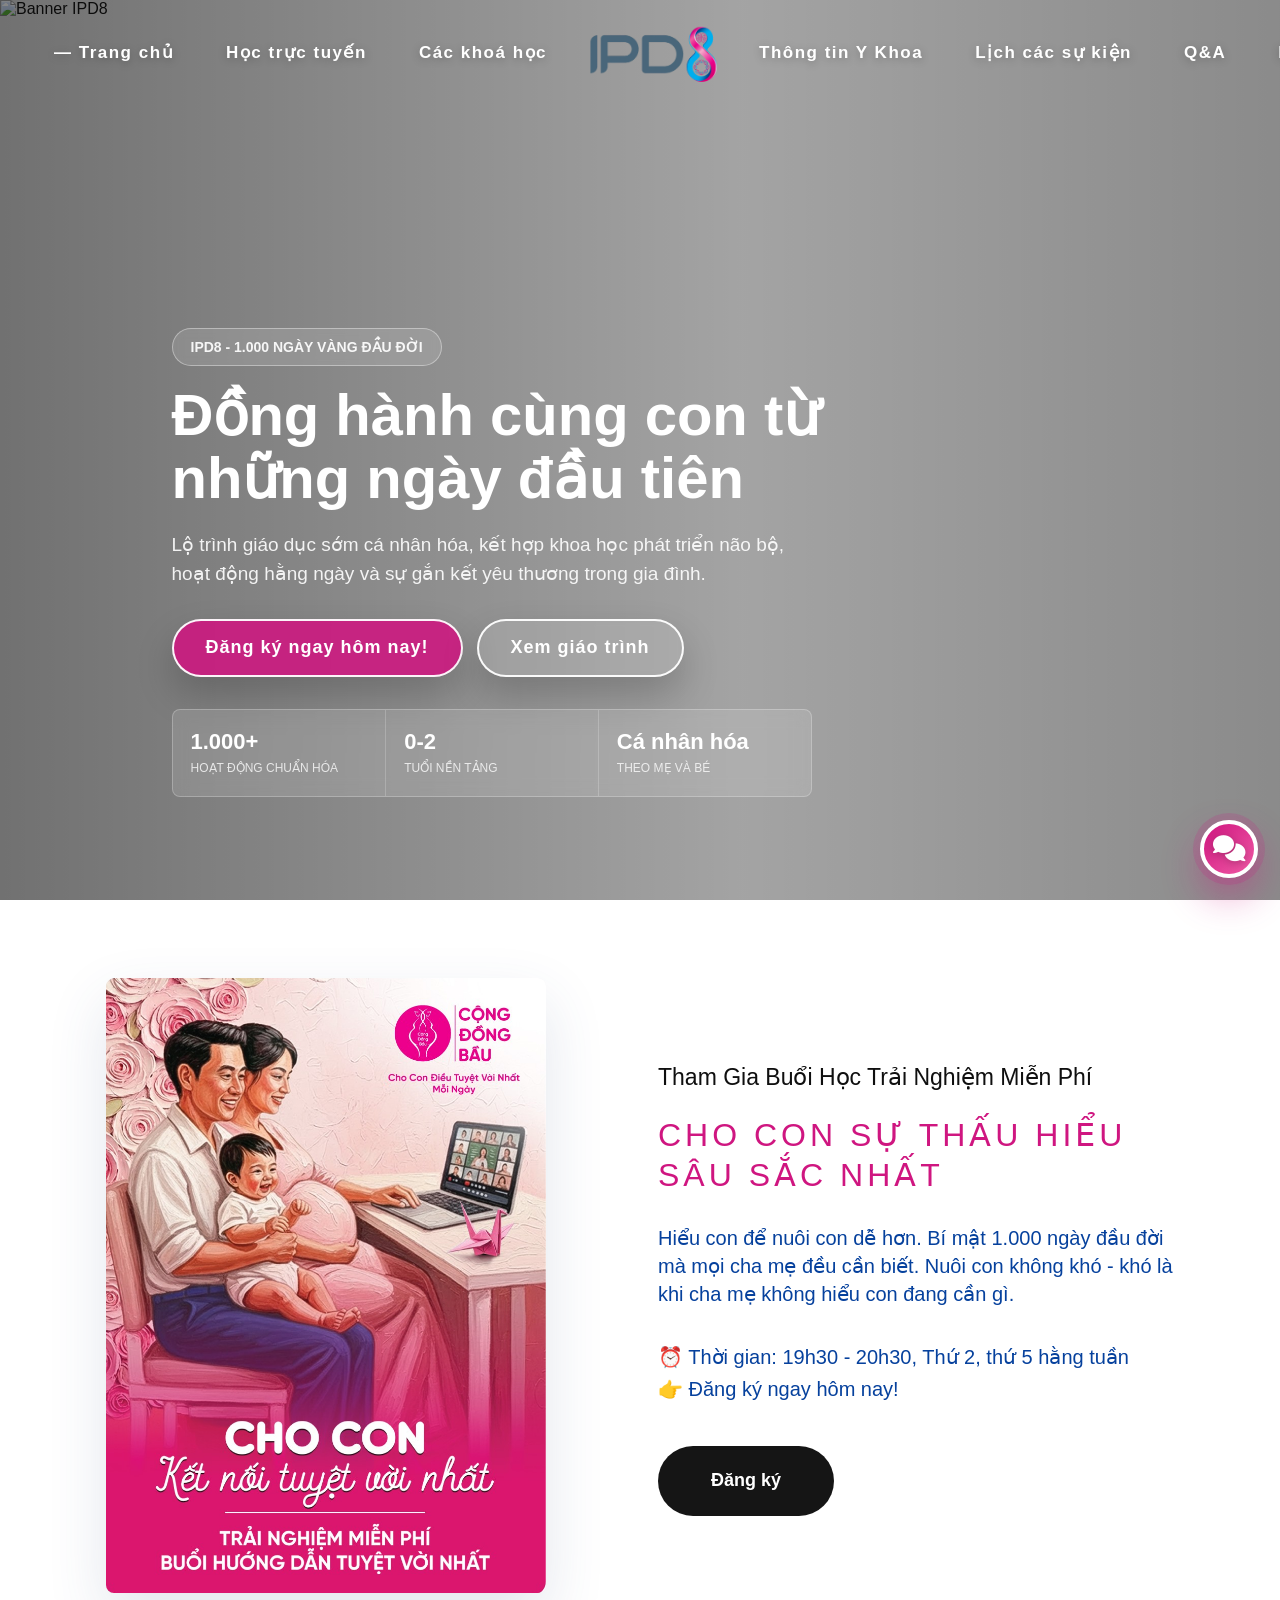
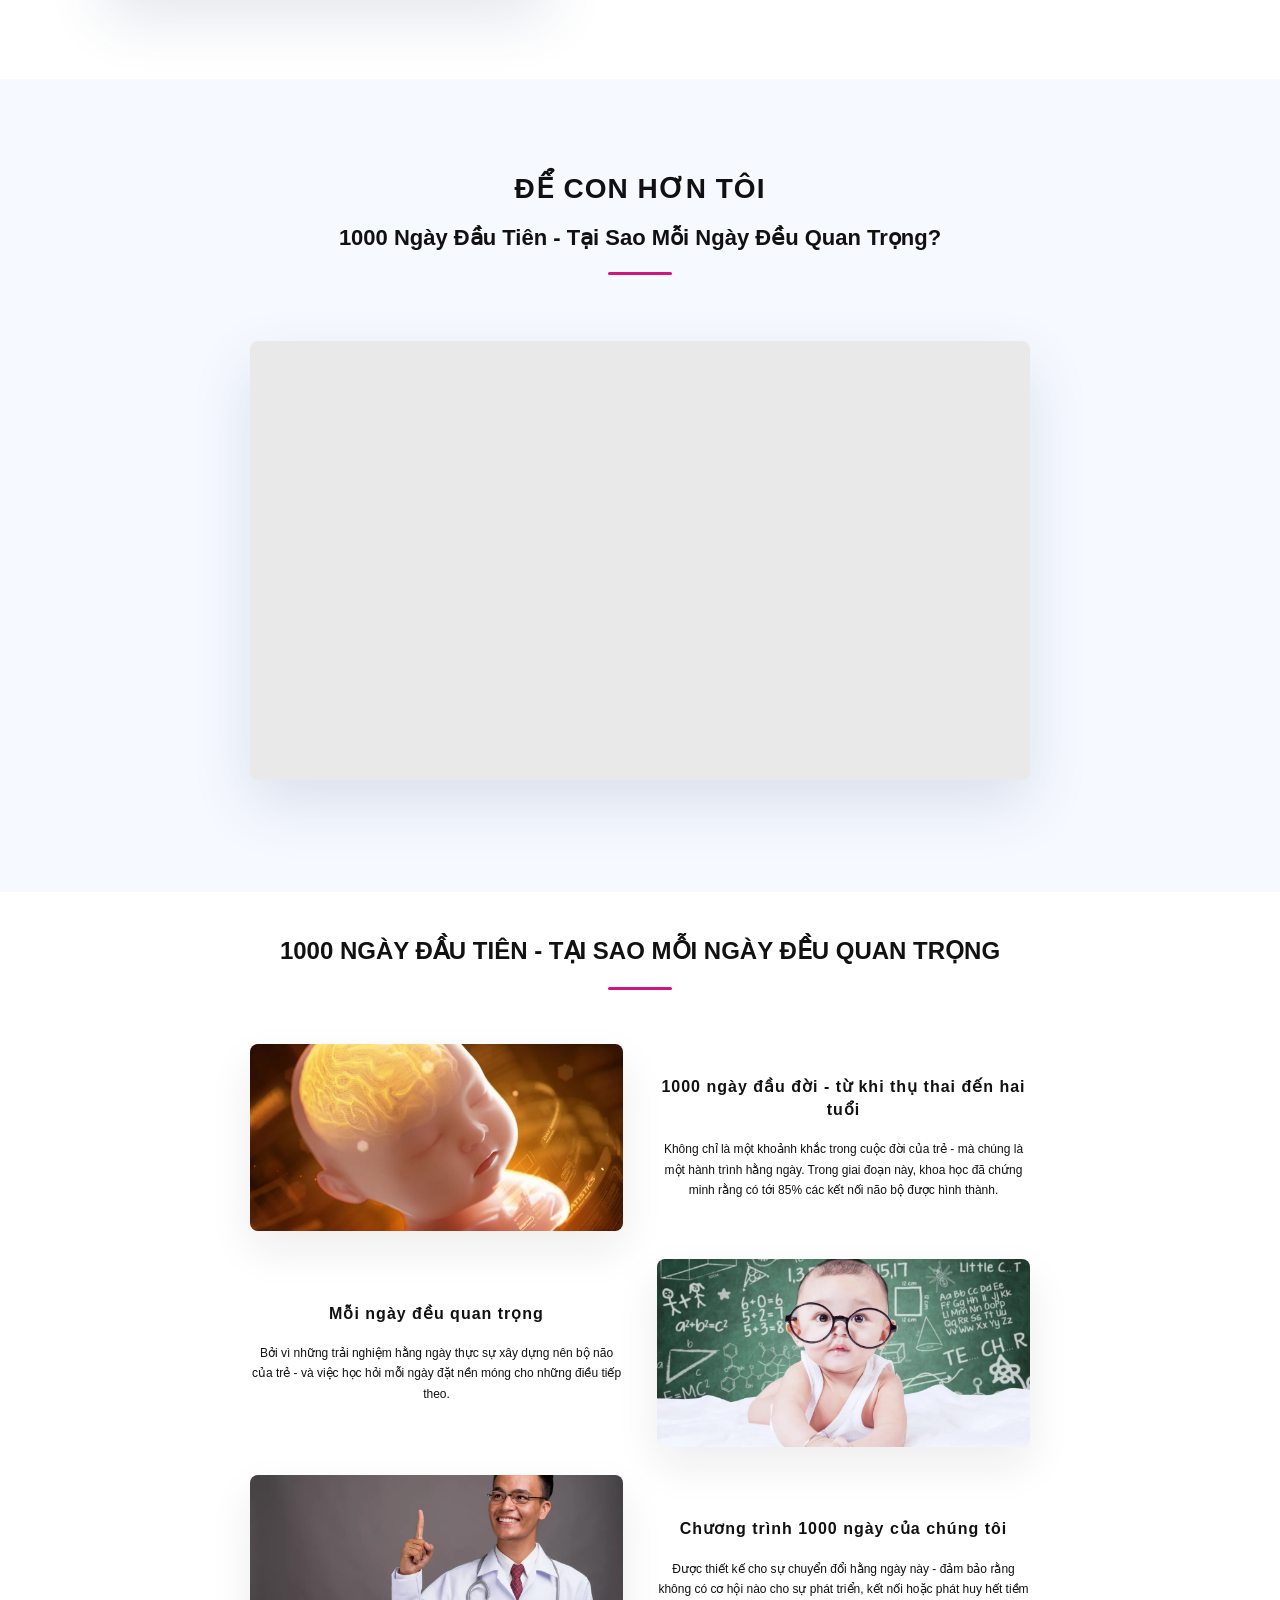
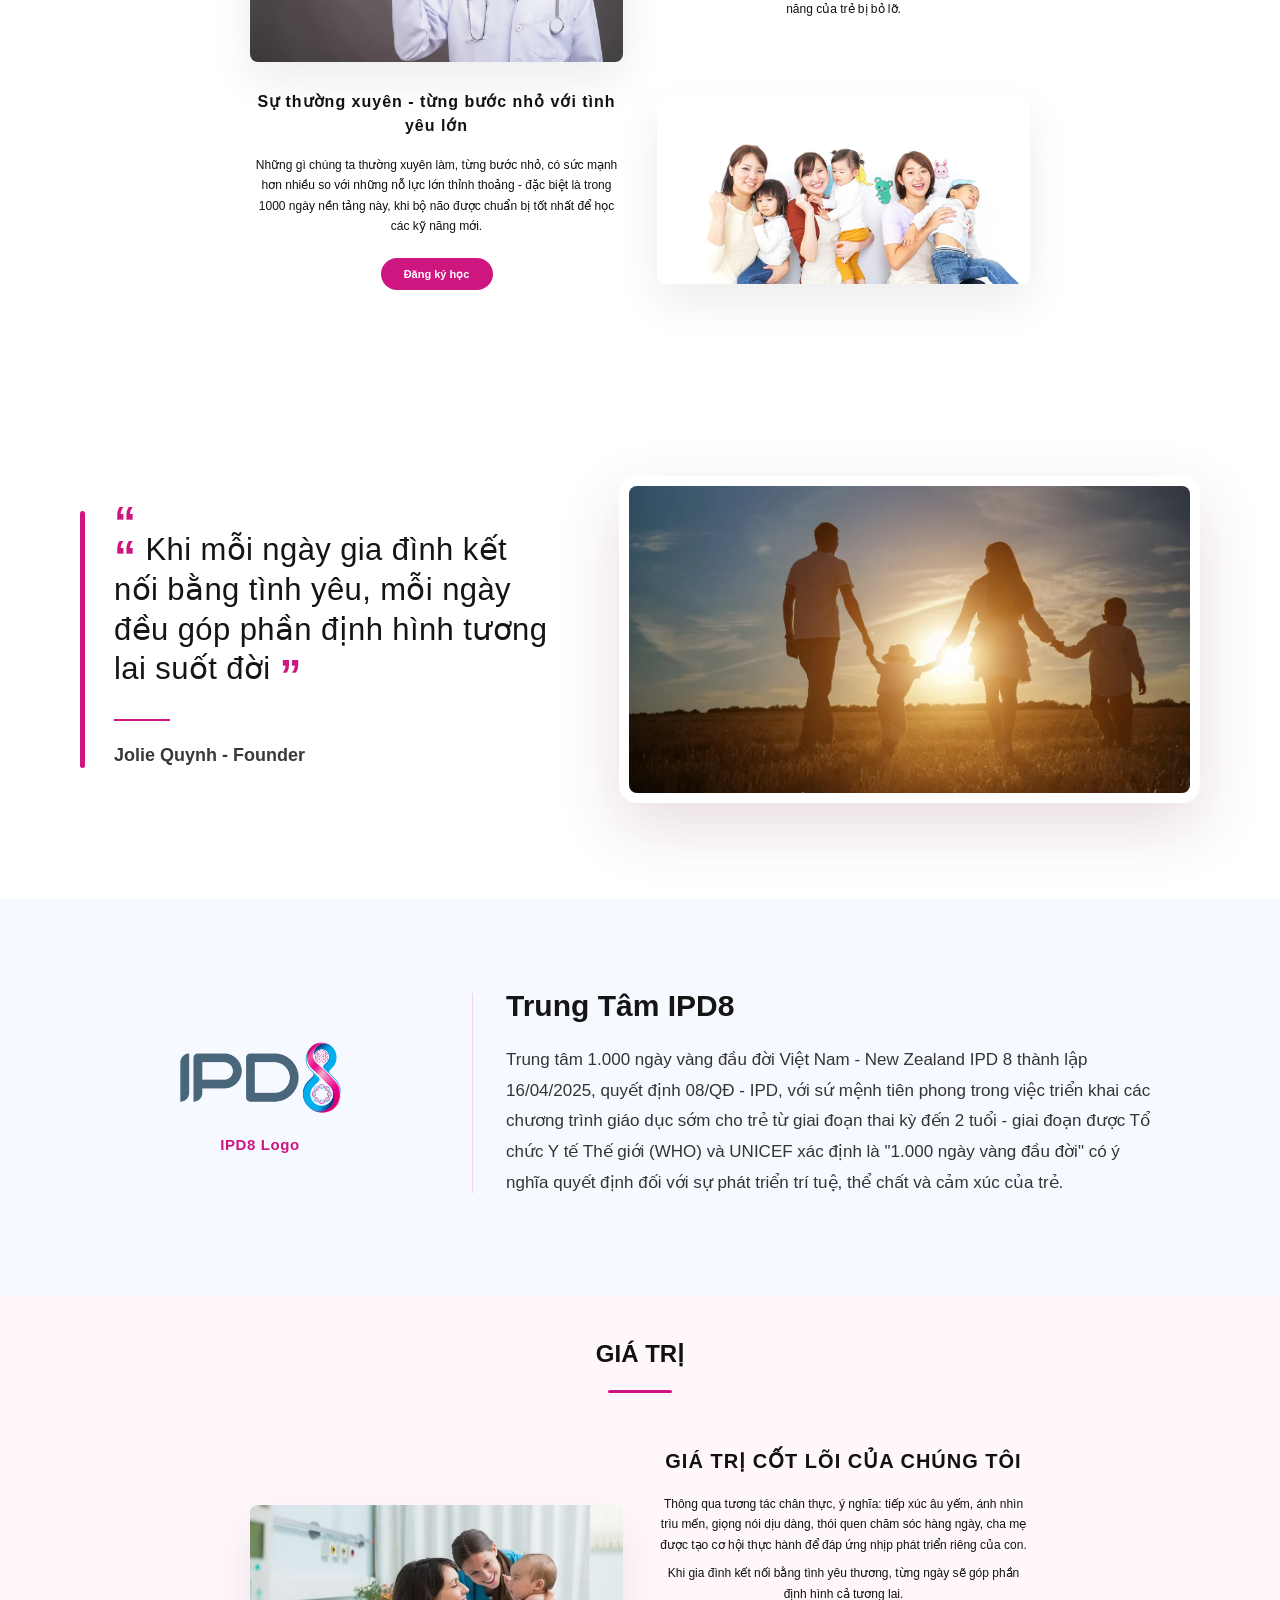
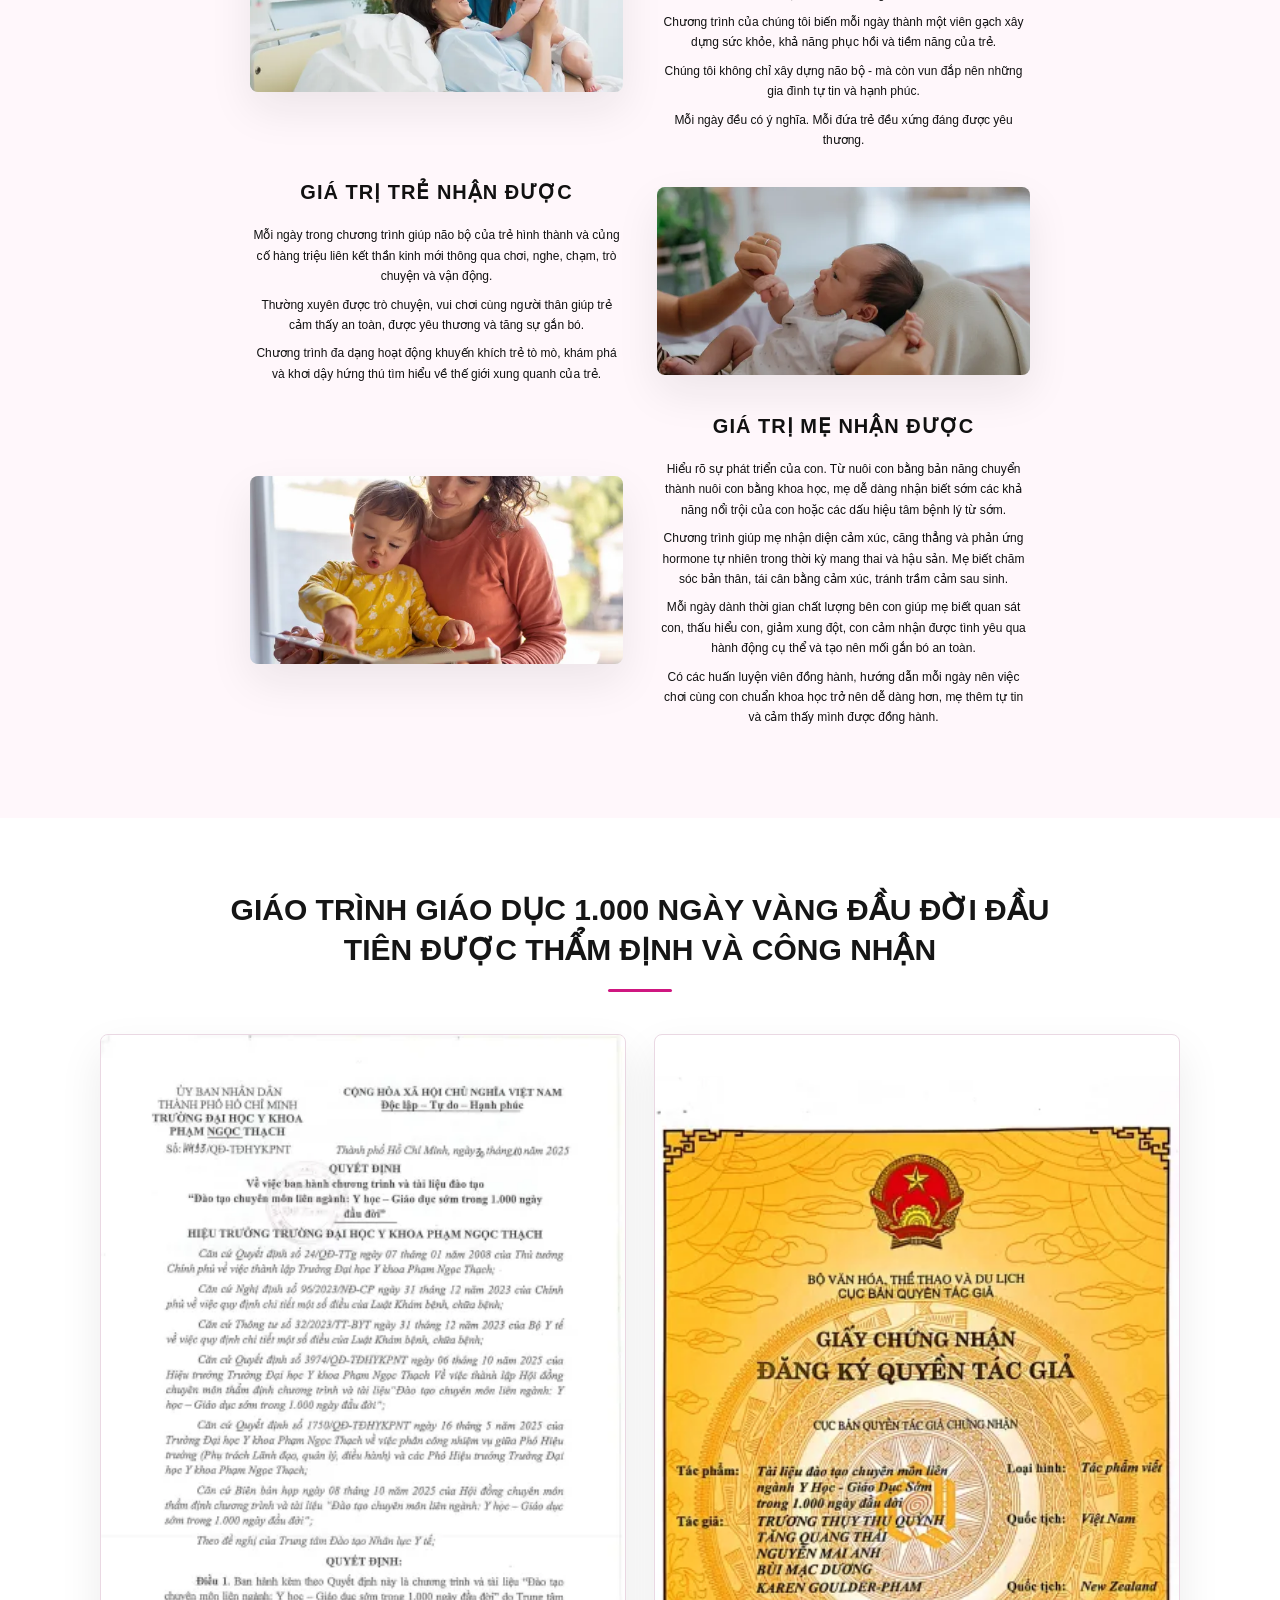
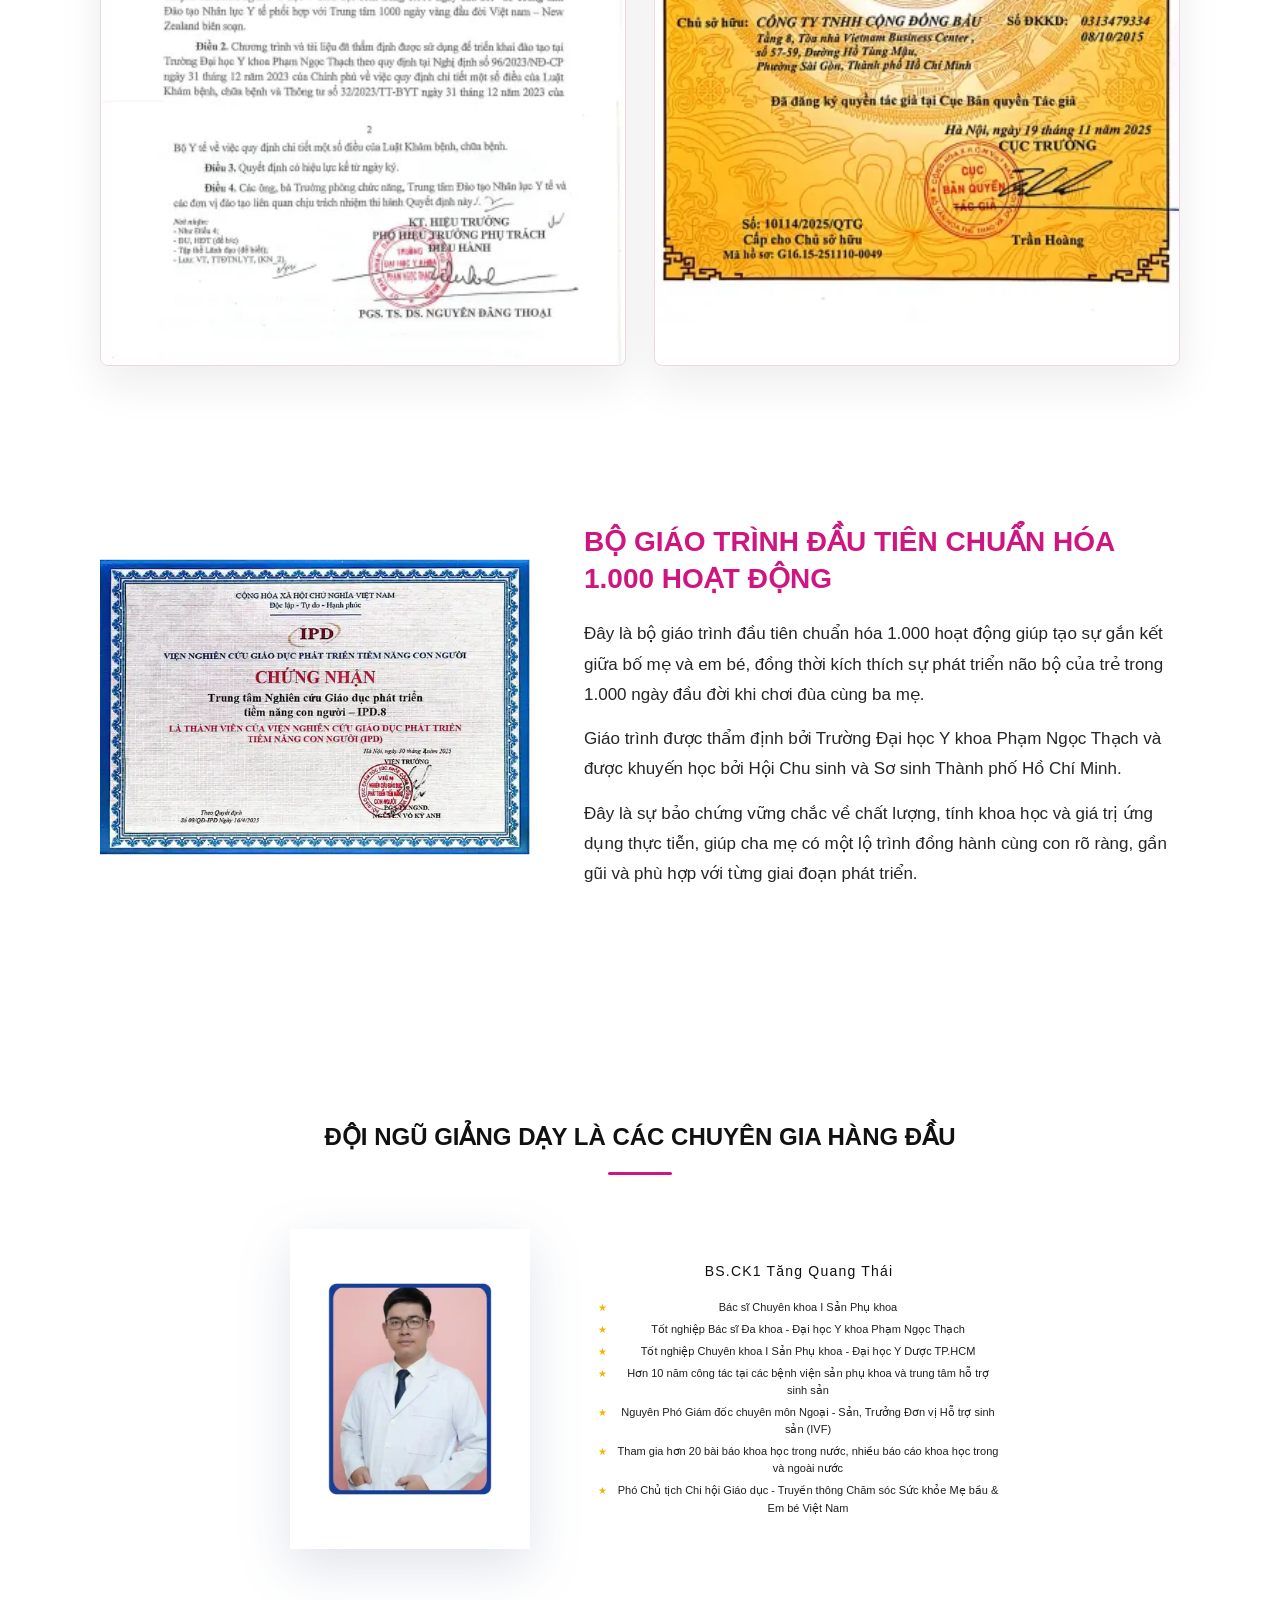
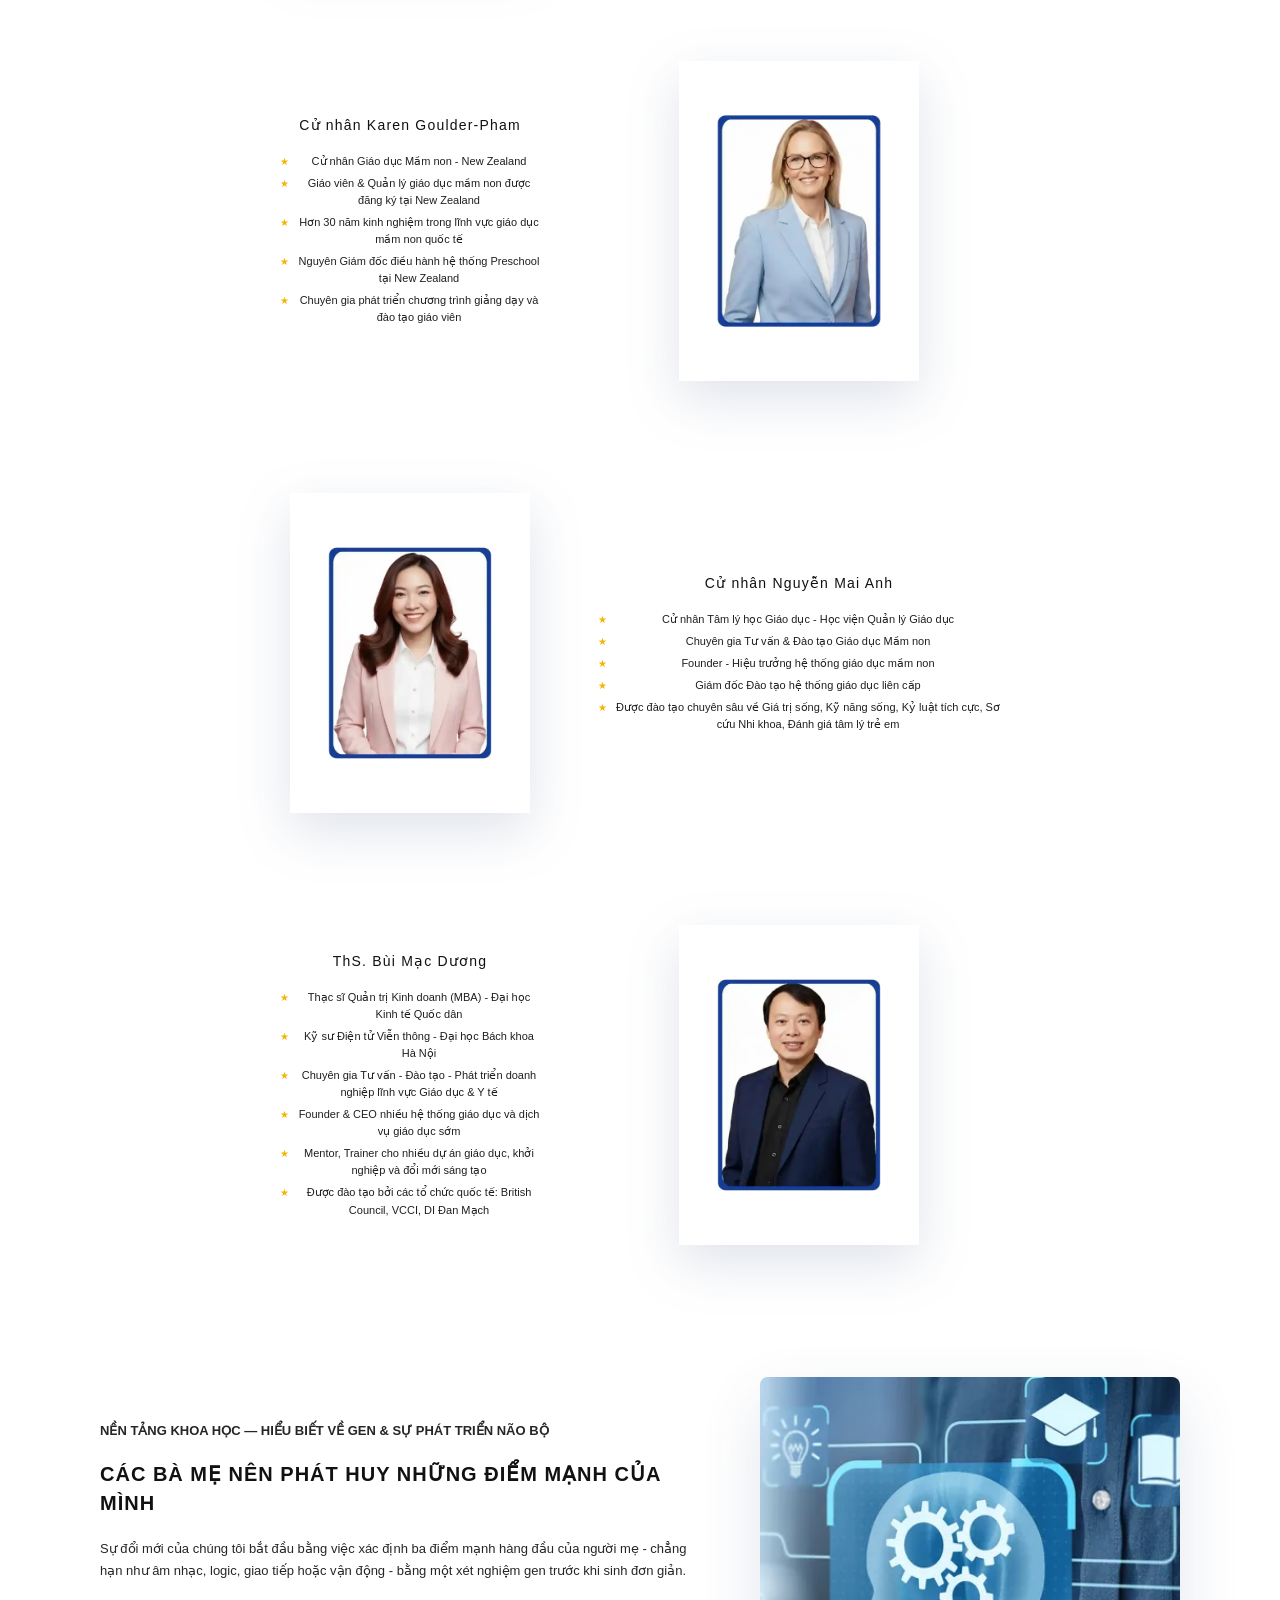
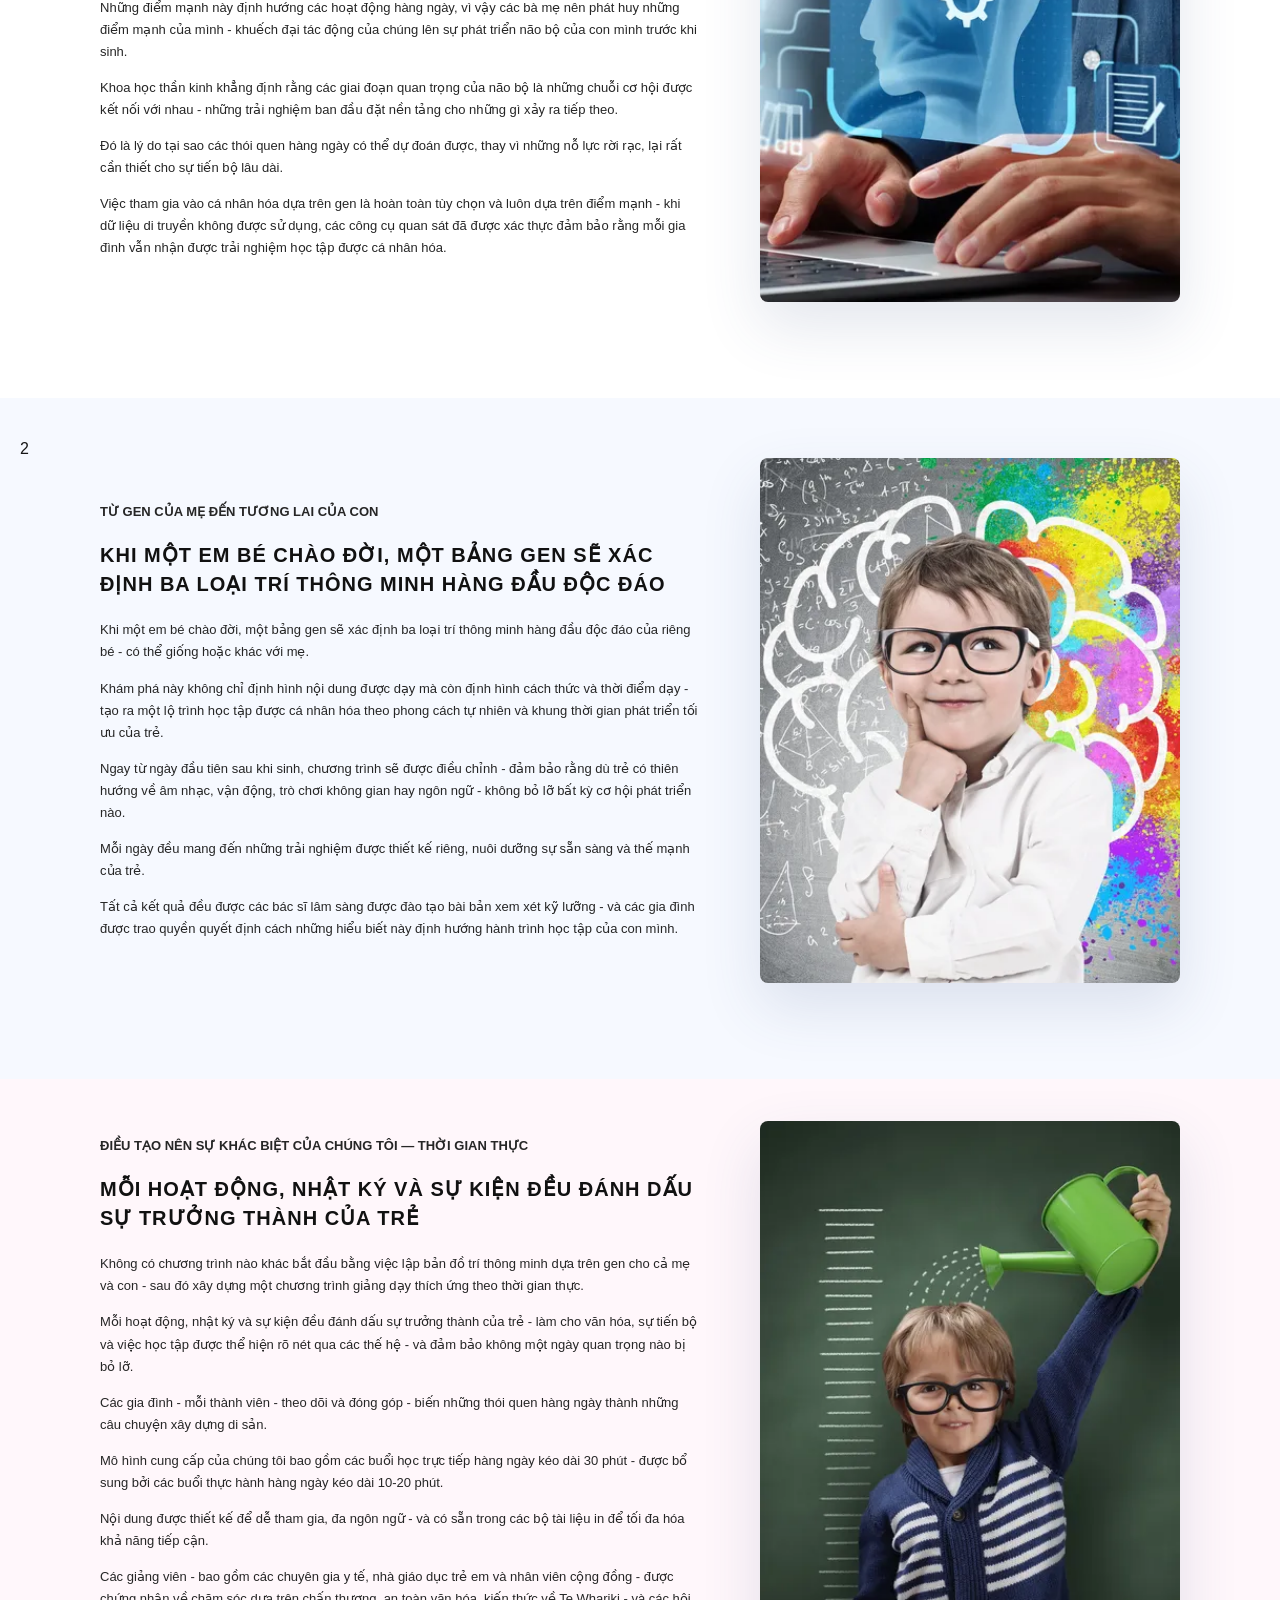
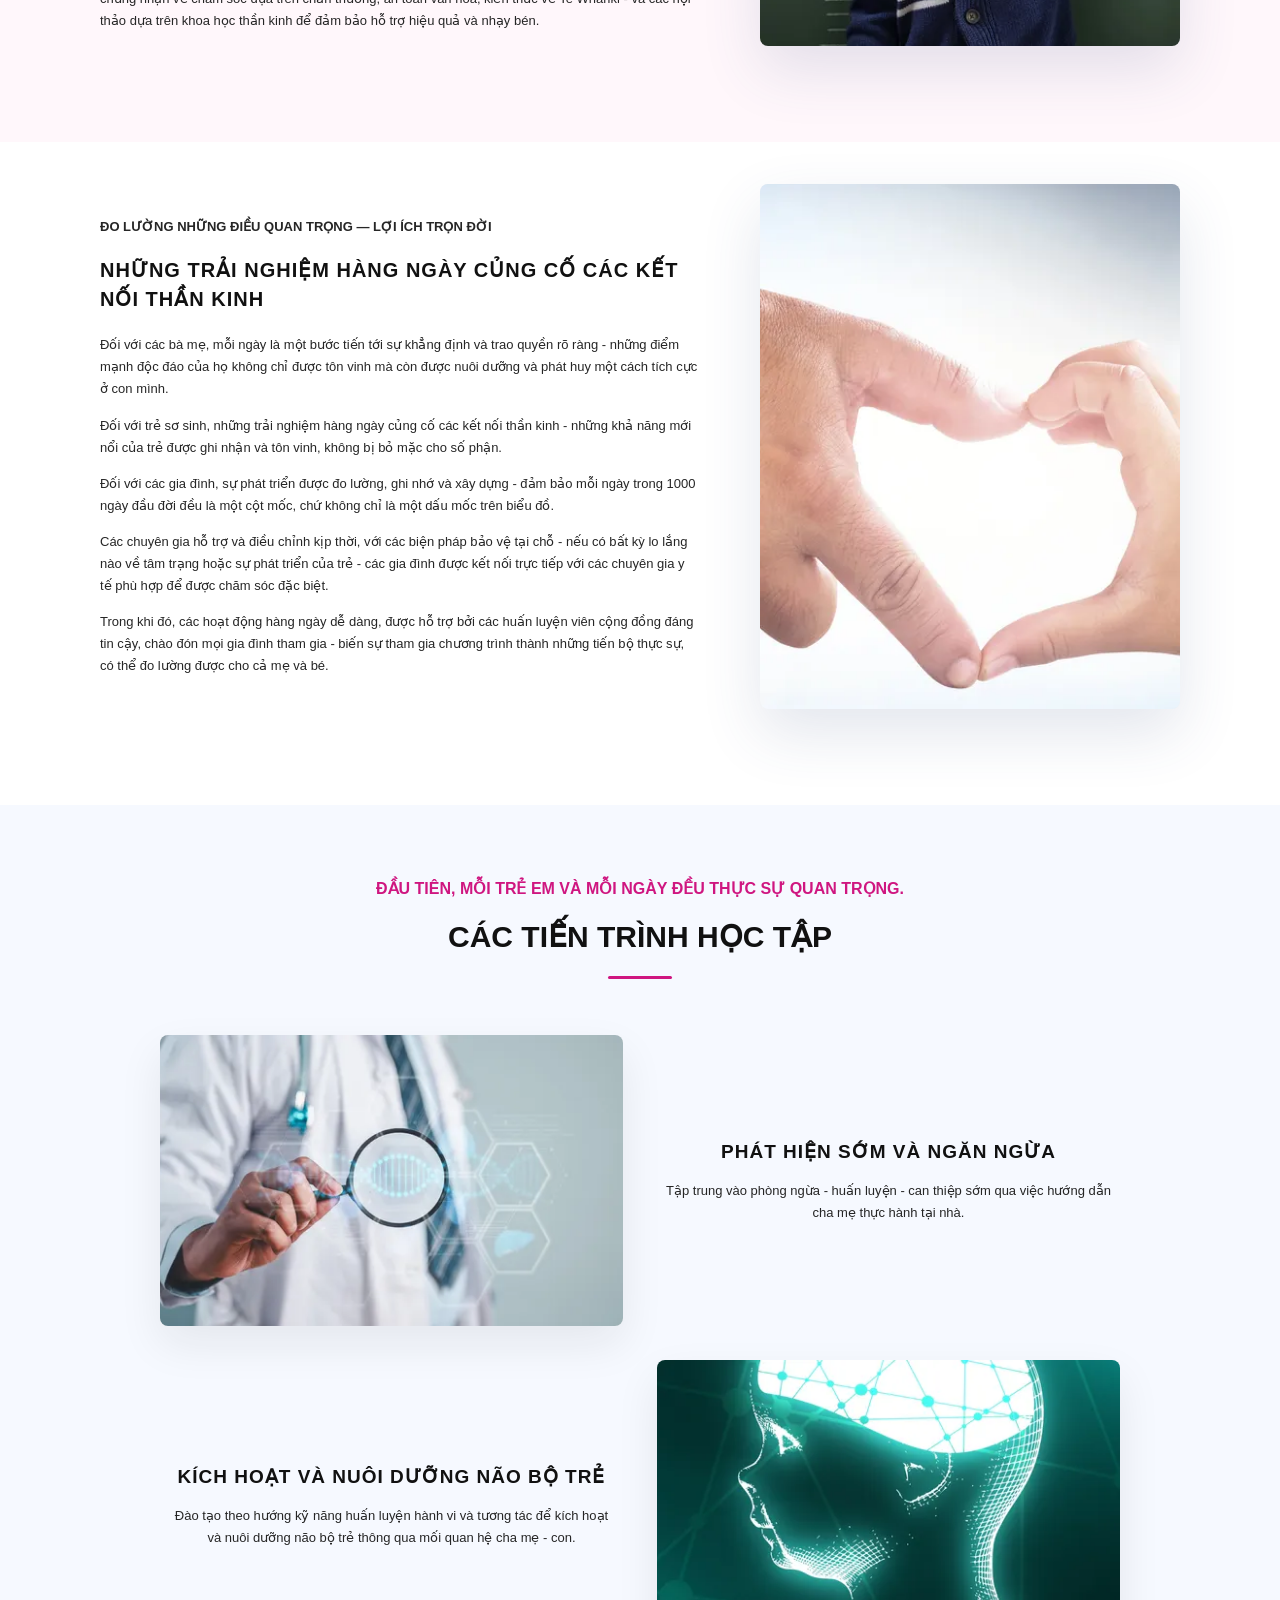
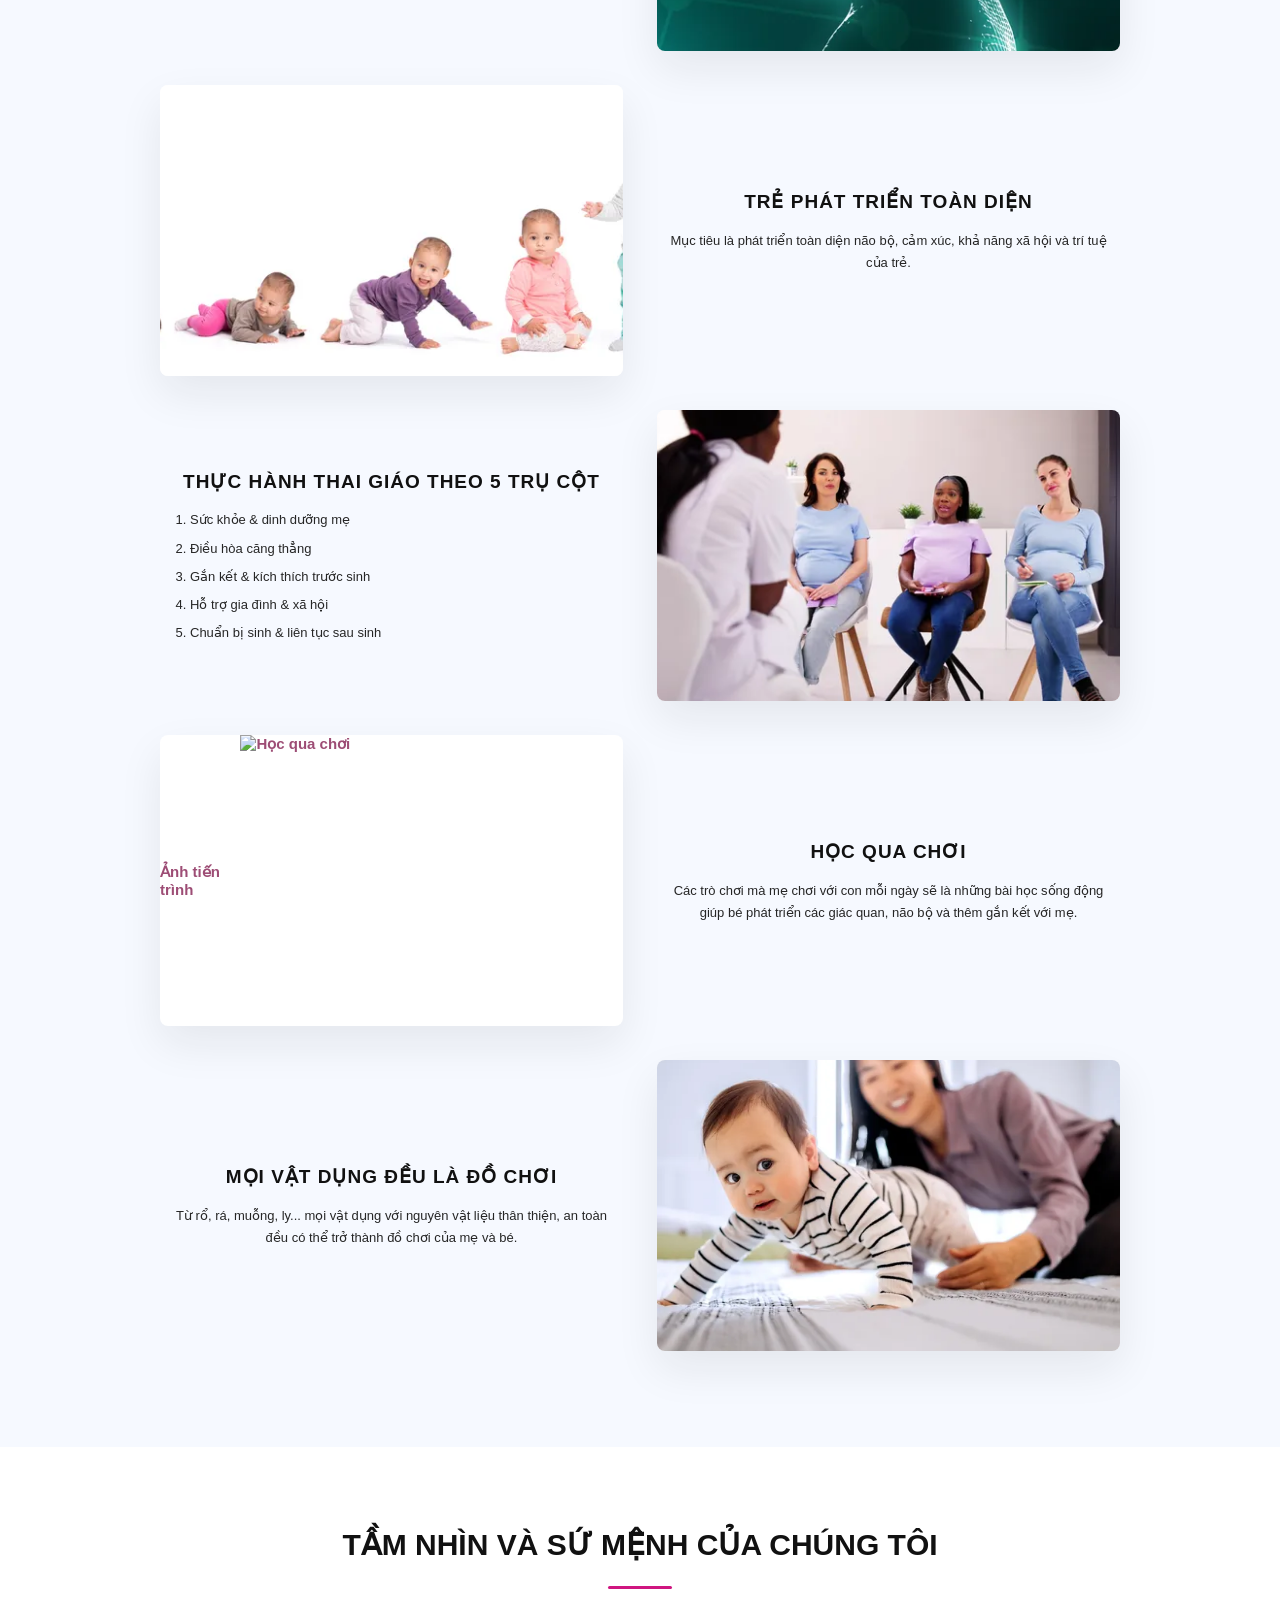
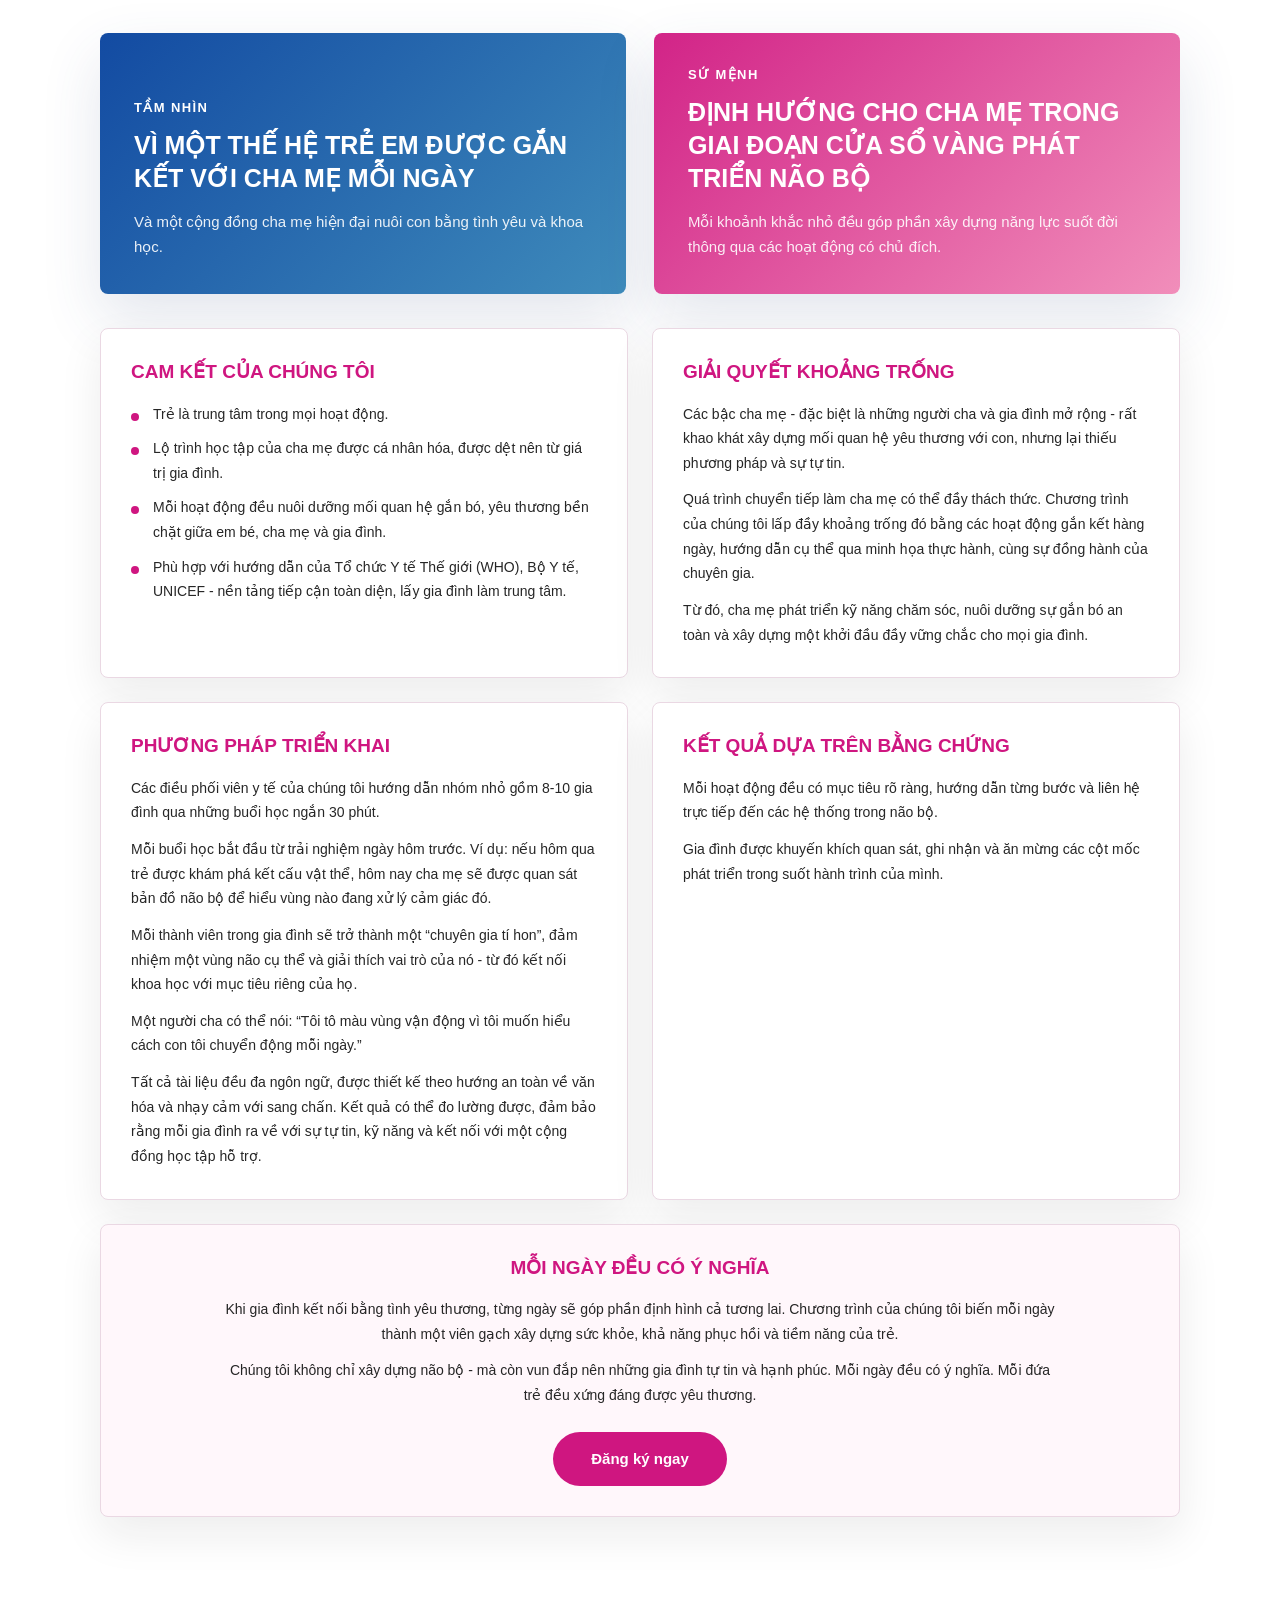
==== commit c7ff2cca: "`Update navigation links and certificate sliders`" ====
--- a/index.html
+++ b/index.html
@@ -383,7 +383,7 @@
                     </article>
 
                     <div class="teaching-team-image">
-                        <img src="./images/c" alt="ThS. Bùi Mạc Dương" onload="this.parentElement.classList.add('has-image')" onerror="this.style.display='none'">
+                        <img src="./images/teacher-bui-mac-duong.png" alt="ThS. Bùi Mạc Dương" onload="this.parentElement.classList.add('has-image')" onerror="this.style.display='none'">
                     </div>
                 </div>
             </div>
@@ -592,7 +592,7 @@
                     </div>
 
                     <div class="learning-process-image">
-                        <img src="./images/learning-process-5.png" alt="Học qua chơi" onload="this.parentElement.classList.add('has-image')" onerror="this.style.display='none'">
+                        <img sfrc="./images/learning-process-5.png" alt="Học qua chơi" onload="this.parentElement.classList.add('has-image')" onerror="this.style.display='none'">
                     </div>
 
                     <div class="learning-process-text">
